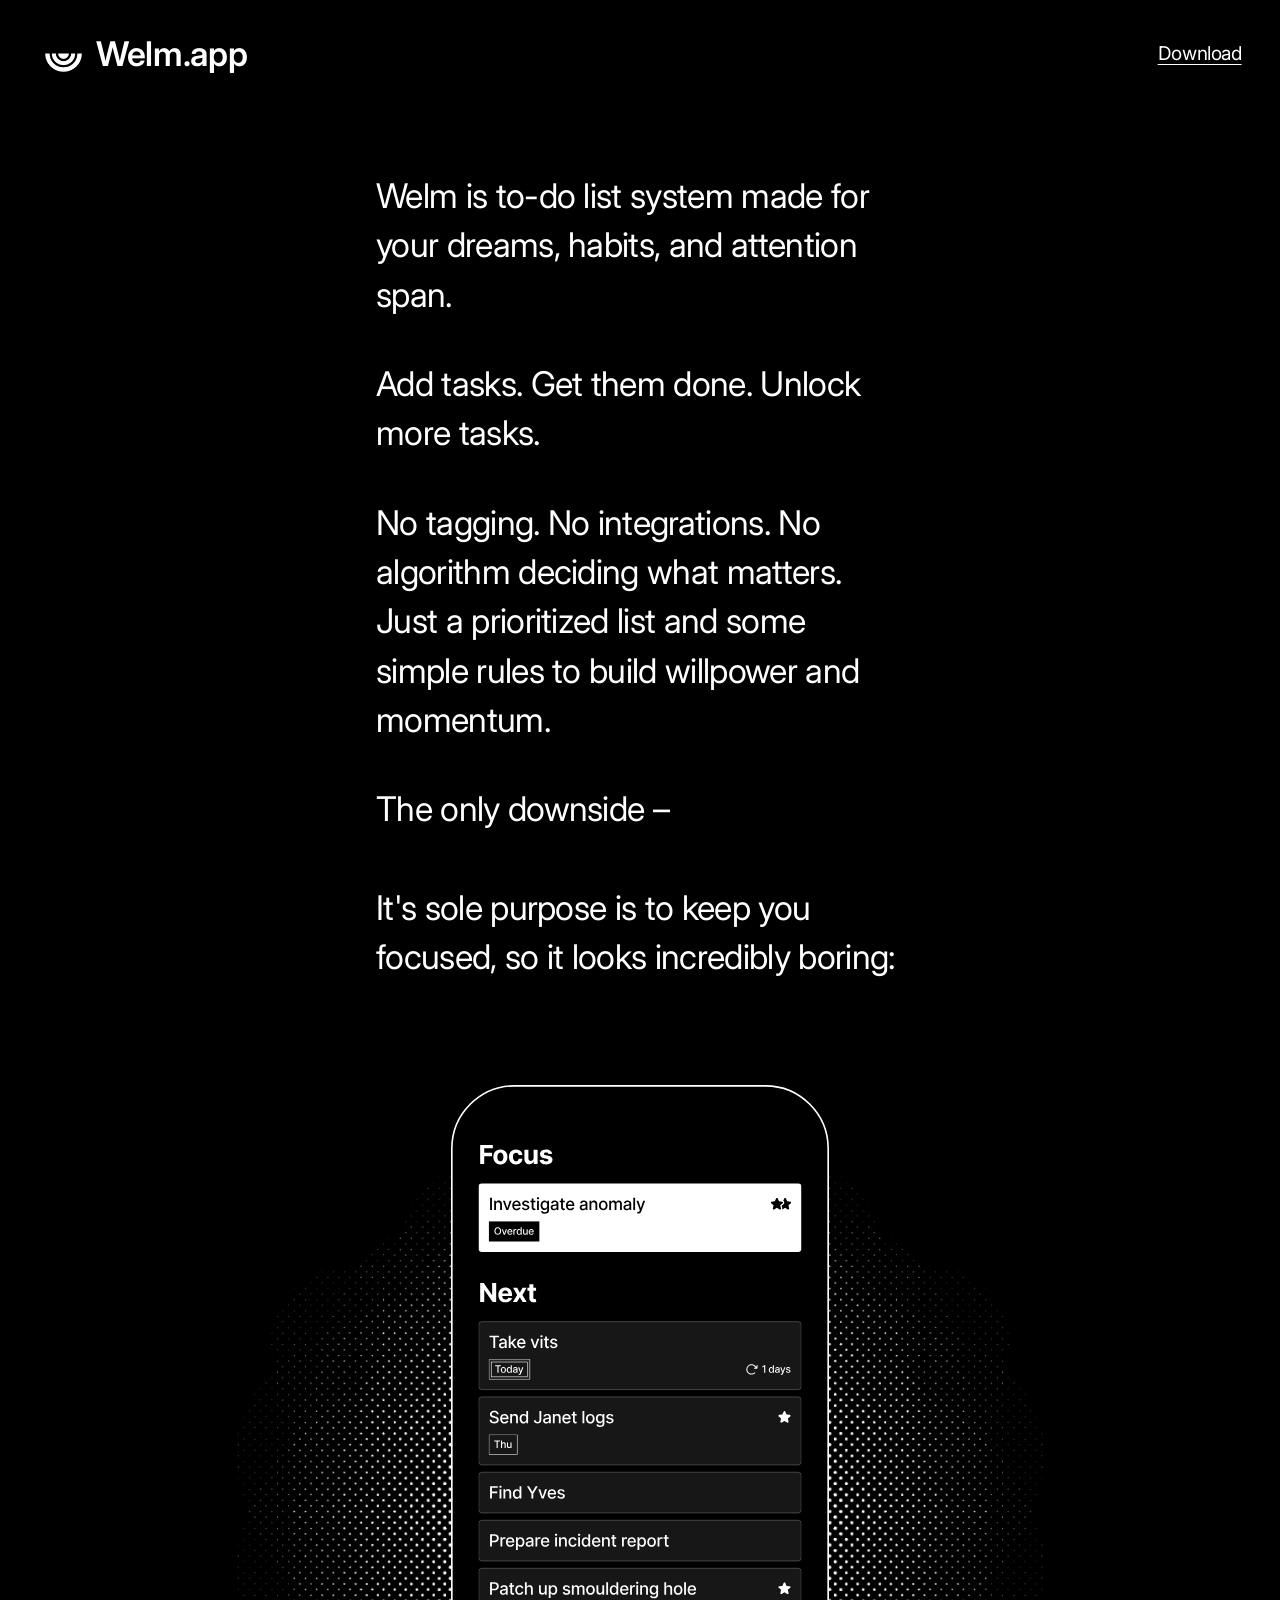
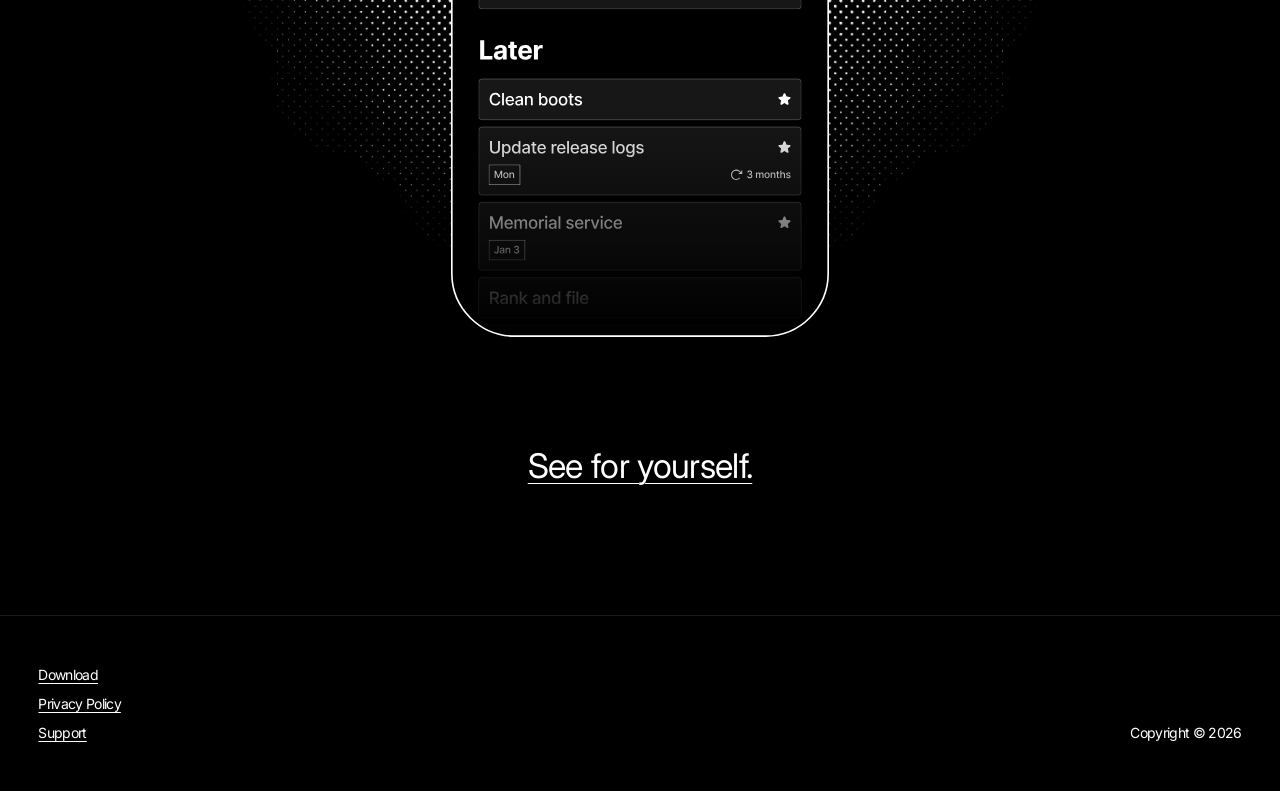
==== index.html @ d0b01dfa "Update homepage copy - Changed 'Because its sole purpose' to 'It's sole purpose' - Changed 'Try it a" ====
<!doctype html>
<html lang="en">
  <head>
    <meta charset="utf-8">
    <meta name="viewport" content="width=device-width, initial-scale=1">
    <title>Welm.app</title>
    <meta
      name="description"
      content="Welm is a to-do app for people who actually want to finish things. No tagging, no integrations, no algorithm—just your list, your choices, and simple rules that build willpower."
    >
    <link rel="preconnect" href="https://fonts.googleapis.com">
    <link rel="preconnect" href="https://fonts.gstatic.com" crossorigin>
    <link
      href="https://fonts.googleapis.com/css2?family=Inter:wght@400;600;700&display=swap"
      rel="stylesheet"
    >
    <link rel="stylesheet" href="styles.css">
  </head>
  <body class="home-page">
    <header class="site-header">
      <div class="site-header__inner">
        <a class="brand" href="/">
          <span class="brand__mark" aria-hidden="true"></span>
          <span class="brand__wordmark">Welm.app</span>
        </a>
        <nav aria-label="Site links">
          <button class="header-download" type="button" data-download-open>Download</button>
          <a class="mobile-download" href="https://apps.apple.com/us/app/welm/id6752449247">Download</a>
        </nav>
      </div>
    </header>

    <dialog class="download-modal" aria-labelledby="download-modal-title">
      <h2 id="download-modal-title">Download for iOS</h2>
      <div
        class="qr"
        role="img"
        aria-label="QR code to open Welm in the App Store"
      ></div>
    </dialog>

    <main class="site-main">
      <div class="container home-copy">
        <h1 class="intro-heading">
          Welm is to-do list system made for your dreams, habits, and attention span.
        </h1>

        <p>
          Add tasks. Get them done. Unlock more tasks.
        </p>

        <p>
          No tagging. No integrations. No algorithm deciding what matters. Just a prioritized list and some simple rules to build willpower and momentum.
        </p>

        <p>
          The only downside &ndash;<br><br>
          It's sole purpose is to keep you focused, so it looks incredibly boring:
        </p>

        <figure class="showcase">
          <div class="showcase-stack">
            <img
              class="showcase-glow"
              src="assets/welm-showcase-glow.png"
              width="1024"
              height="911"
              alt=""
              aria-hidden="true"
            >
            <img
              class="showcase-phone"
              src="assets/welm-phone.svg"
              width="692"
              height="1558"
              alt="Welm app showing Focus, Next, and Later task lists"
            >
          </div>
        </figure>

        <p class="cta-try">
          <button type="button" class="cta-link" data-download-open>See for yourself.</button>
          <a
            class="cta-link-mobile"
            href="https://apps.apple.com/us/app/welm/id6752449247"
          >See for yourself.</a>
        </p>
      </div>
    </main>

    <footer class="site-footer">
      <div class="site-footer__inner">
        <nav class="site-footer__nav" aria-label="Footer">
          <button type="button" class="footer-nav-link" data-download-open>Download</button>
          <a class="footer-nav-link-mobile" href="https://apps.apple.com/us/app/welm/id6752449247">Download</a>
          <a href="privacy.html">Privacy Policy</a>
          <a href="support.html">Support</a>
        </nav>
        <p class="site-footer__copyright">Copyright &copy; 2026</p>
      </div>
    </footer>

    <script src="modal.js"></script>
  </body>
</html>
---- styles.css ----
:root {
  --background: #000000;
  --foreground: #ffffff;
  --foreground-muted: #ffffff;
  --phone-frame: #c4c4c4;
  --container-padding: 24px;
  --page-max: 36rem;
  --letter-spacing: -0.02em;
  --edge-padding: clamp(1.25rem, 3vw, 2.75rem);
  /*
   * Type scale
   * — --text-heading: home main copy + legal/support page titles (h1)
   * — --text-subheading: section titles on legal pages (h2), between body and heading
   * — --text-medium: body on legal/support + header Download + modal title
   * — --text-small: footer
   */
  --text-heading: clamp(1.5rem, 1.15rem + 1.6vw, 2.125rem);
  --line-heading: 1.45;
  --text-subheading: clamp(1.2rem, 1.05rem + 0.65vw, 1.4rem);
  --line-subheading: 1.38;
  --text-medium: clamp(1.0625rem, 0.98rem + 0.45vw, 1.1875rem);
  --line-medium: 1.55;
  --text-small: clamp(0.75rem, 0.68rem + 0.35vw, 0.875rem);
  --line-small: 1.5;
}

* {
  box-sizing: border-box;
}

html {
  font-family: Inter, Arial, sans-serif;
  background: var(--background);
  color: var(--foreground);
  overflow-x: clip;
}

body {
  margin: 0;
  min-height: 100dvh;
  display: flex;
  flex-direction: column;
  isolation: isolate;
  background: transparent;
  color: var(--foreground);
  font-size: var(--text-medium);
  line-height: var(--line-medium);
  letter-spacing: var(--letter-spacing);
}

body.home-page {
  font-size: var(--text-heading);
  line-height: var(--line-heading);
}

/* Full-viewport dot grid from top of page (under header + content) — hidden */
body::before {
  content: none;
}

button,
input,
select,
textarea {
  letter-spacing: inherit;
}

body > main {
  flex: 1;
  width: 100%;
}

.container {
  width: 100%;
  max-width: var(--page-max);
  margin-inline: auto;
  padding-inline: var(--container-padding);
}

.site-main {
  padding-top: clamp(2.5rem, 6vw, 4rem);
  padding-bottom: clamp(3rem, 8vw, 5rem);
}

@media (max-width: 1100px) {
  :root {
    --container-padding: 28px;
  }
}

@media (max-width: 600px) {
  :root {
    --container-padding: 26px;
  }
}

a {
  color: var(--foreground);
  text-decoration: underline;
  text-decoration-thickness: 1px;
  text-underline-offset: 3px;
}

a:hover {
  color: #ffffff;
}

img {
  display: block;
  max-width: 100%;
  height: auto;
}

/* Header */
.site-header {
  position: sticky;
  top: 0;
  z-index: 100;
  width: 100%;
  font-size: var(--text-medium);
  line-height: var(--line-medium);
  color: var(--foreground);
  letter-spacing: var(--letter-spacing);
  /* Opaque at top → transparent at bottom (tracks --background) */
  background: linear-gradient(
    to bottom,
    var(--background) 0%,
    color-mix(in srgb, var(--background) 0%, transparent) 100%
  );
}

@media (max-width: 768px) {
  .site-header {
    /* Extra paint height below the nav row; inner stays at the top of the header */
    padding-bottom: clamp(3rem, 14vw, 6rem);
    background: linear-gradient(
      to bottom,
      var(--background) 0%,
      var(--background) 50%,
      color-mix(in srgb, var(--background) 0%, transparent) 100%
    );
  }
}

.site-header__inner {
  display: flex;
  justify-content: space-between;
  align-items: center;
  gap: 1rem;
  width: 100%;
  padding-inline: var(--edge-padding);
  padding-block: clamp(1.25rem, 3vw, 1.75rem);
}

.brand {
  display: inline-flex;
  align-items: center;
  gap: 0.35em;
  text-decoration: none;
  color: inherit;
  letter-spacing: var(--letter-spacing);
}

.brand:hover {
  color: #ffffff;
}

.brand:focus-visible {
  outline: 2px solid rgb(209 209 209 / 45%);
  outline-offset: 4px;
  border-radius: 2px;
}

.brand__mark {
  display: block;
  flex-shrink: 0;
  width: clamp(2.35rem, 4.9vw, 3.2rem);
  aspect-ratio: 1;
  background-color: var(--foreground);
  mask-image: url("assets/welm-mark.png");
  mask-size: contain;
  mask-repeat: no-repeat;
  mask-position: center;
  -webkit-mask-image: url("assets/welm-mark.png");
  -webkit-mask-size: contain;
  -webkit-mask-repeat: no-repeat;
  -webkit-mask-position: center;
}

.brand:hover .brand__mark {
  background-color: #ffffff;
}

.brand__wordmark {
  font-weight: 600;
  font-size: var(--text-heading);
  line-height: var(--line-heading);
  text-decoration: none;
}

nav {
  flex-shrink: 0;
}

.header-download {
  appearance: none;
  -webkit-appearance: none;
  border: 0;
  border-radius: 0;
  padding: 0;
  margin: 0;
  background: transparent;
  color: inherit;
  font-family: inherit;
  font-size: 1em;
  line-height: inherit;
  font-weight: 400;
  letter-spacing: inherit;
  cursor: pointer;
  text-decoration: underline;
  text-underline-offset: 4px;
}

.header-download:hover {
  color: #ffffff;
}

.header-download,
.mobile-download {
  text-decoration-thickness: 1px;
}

.mobile-download {
  display: none;
  font-size: var(--text-medium);
  line-height: var(--line-medium);
  font-weight: 400;
}

.cta-link-mobile {
  display: none;
  font-size: inherit;
  line-height: inherit;
  font-weight: 400;
}

/* Home copy */
.home-copy .intro-heading {
  margin: 0 0 clamp(1.75rem, 4vw, 2.5rem);
  font-size: inherit;
  font-weight: 400;
  line-height: var(--line-heading);
}

.home-copy > p:not(.cta-try) {
  margin: 0 0 clamp(1.75rem, 4vw, 2.5rem);
  max-width: 100%;
}

.home-copy em {
  font-style: italic;
}

.showcase {
  /* Full-bleed so glow/phone aren’t capped by the text column */
  width: 100vw;
  max-width: 100vw;
  margin: clamp(3.75rem, 11vw, 6.5rem) 0;
  margin-left: calc(50% - 50vw);
  margin-right: calc(50% - 50vw);
  display: flex;
  justify-content: center;
  align-items: center;
  padding: 0;
  line-height: 0;
  overflow: hidden;
}

.showcase-stack {
  position: relative;
  display: grid;
  place-items: center;
  /* Glow width; phone stays ~44% of this (matches reference composite) */
  width: min(860px, 96vw);
}

.showcase-glow,
.showcase-phone {
  grid-area: 1 / 1;
  margin: 0;
  display: block;
}

.showcase-glow {
  width: 100%;
  height: auto;
  pointer-events: none;
  user-select: none;
}

.showcase-phone {
  position: relative;
  z-index: 1;
  width: auto;
  max-width: min(380px, 44%);
  height: auto;
}

@media (max-width: 768px) {
  body.home-page {
    font-weight: 500;
  }

  .showcase-stack {
    /* Same ~44% phone/glow ratio as desktop; pattern overflows the viewport */
    width: calc(88vw / 0.44);
  }

  .showcase-phone {
    max-width: none;
    width: 44%;
  }
}

.cta-try {
  margin: clamp(2.5rem, 6vw, 3.75rem) 0 clamp(1.75rem, 4vw, 2.75rem);
  text-align: center;
}

.cta-link {
  appearance: none;
  -webkit-appearance: none;
  margin: 0;
  padding: 0;
  border: 0;
  background: none;
  color: inherit;
  font: inherit;
  font-size: inherit;
  line-height: var(--line-heading);
  letter-spacing: inherit;
  cursor: pointer;
  text-decoration: underline;
  text-decoration-thickness: 1px;
  text-underline-offset: 5px;
}

.cta-link:hover {
  color: #ffffff;
}

/* Footer */
.site-footer {
  margin-top: auto;
  width: 100%;
  padding-block: clamp(2rem, 5vw, 3rem);
  border-top: 1px solid rgb(209 209 209 / 12%);
}

.site-footer__inner {
  display: flex;
  flex-direction: row;
  justify-content: space-between;
  align-items: flex-end;
  flex-wrap: wrap;
  gap: 1.5rem 2rem;
  width: 100%;
  padding-inline: var(--edge-padding);
}

.site-footer__nav {
  display: flex;
  flex-direction: column;
  align-items: flex-start;
  gap: 0.5rem;
  font-size: var(--text-small);
  line-height: var(--line-small);
}

.site-footer__nav a {
  color: var(--foreground-muted);
}

.site-footer__nav a:hover {
  color: var(--foreground);
}

.footer-nav-link {
  appearance: none;
  -webkit-appearance: none;
  border: 0;
  padding: 0;
  margin: 0;
  background: transparent;
  color: var(--foreground-muted);
  font: inherit;
  font-size: var(--text-small);
  text-align: left;
  cursor: pointer;
  text-decoration: underline;
  text-decoration-thickness: 1px;
  text-underline-offset: 3px;
}

.footer-nav-link:hover {
  color: var(--foreground);
}

.footer-nav-link-mobile {
  display: none;
  font-size: var(--text-small);
  line-height: var(--line-small);
  font-weight: 400;
  color: var(--foreground-muted);
  text-decoration-thickness: 1px;
}

.footer-nav-link-mobile:hover {
  color: var(--foreground);
}

.site-footer__copyright {
  margin: 0;
  font-size: var(--text-small);
  line-height: var(--line-small);
  color: var(--foreground-muted);
}

@media (max-width: 560px) {
  .site-footer__inner {
    flex-direction: column;
    align-items: flex-start;
  }
}

/* Download modal */
.download-modal {
  width: min(calc(100% - 48px), 340px);
  padding: 22px 32px 32px;
  background: #242424;
  color: var(--foreground);
  border: 1px solid rgb(209 209 209 / 22%);
  border-radius: 4px;
  box-shadow: 0 20px 50px rgb(0 0 0 / 55%);
}

.download-modal[open] {
  display: grid;
  gap: 0;
  justify-items: center;
  text-align: center;
}

.download-modal::backdrop {
  background: rgb(0 0 0 / 55%);
}

.download-modal h2 {
  margin: 0 0 1.5rem;
  font-size: var(--text-medium);
  font-weight: 400;
}

.download-modal .qr {
  max-width: 280px;
  width: 100%;
  aspect-ratio: 1;
  background-color: var(--foreground);
  mask-image: url("assets/app-store-qr.svg");
  mask-position: center;
  mask-size: contain;
  mask-repeat: no-repeat;
  -webkit-mask-image: url("assets/app-store-qr.svg");
  -webkit-mask-position: center;
  -webkit-mask-size: contain;
  -webkit-mask-repeat: no-repeat;
}

/* Legal/support document content (scoped to main — header/footer unaffected) */
.site-main.legal-page section {
  display: grid;
  gap: 0.5625rem;
}

.site-main.legal-page h1 {
  margin: 0 0 0.75rem;
  font-size: var(--text-heading);
  font-weight: 400;
  line-height: var(--line-heading);
  color: var(--foreground);
}

.site-main.legal-page h2 {
  margin: 1.5rem 0 0;
  font-size: var(--text-subheading);
  font-weight: 600;
  line-height: var(--line-subheading);
  color: var(--foreground);
}

.site-main.legal-page section > p:first-of-type {
  margin-top: 0;
}

.site-main.legal-page p {
  margin: 0;
}

.site-main.legal-page ul {
  margin: 0;
  padding-left: 1.2em;
}

.site-main.legal-page a {
  color: var(--foreground);
}

@media (max-width: 760px) and (hover: none) and (pointer: coarse) {
  .header-download,
  .cta-link,
  .footer-nav-link {
    display: none;
  }

  .mobile-download,
  .cta-link-mobile,
  .footer-nav-link-mobile {
    display: inline;
    text-decoration: underline;
    text-underline-offset: 5px;
  }
}
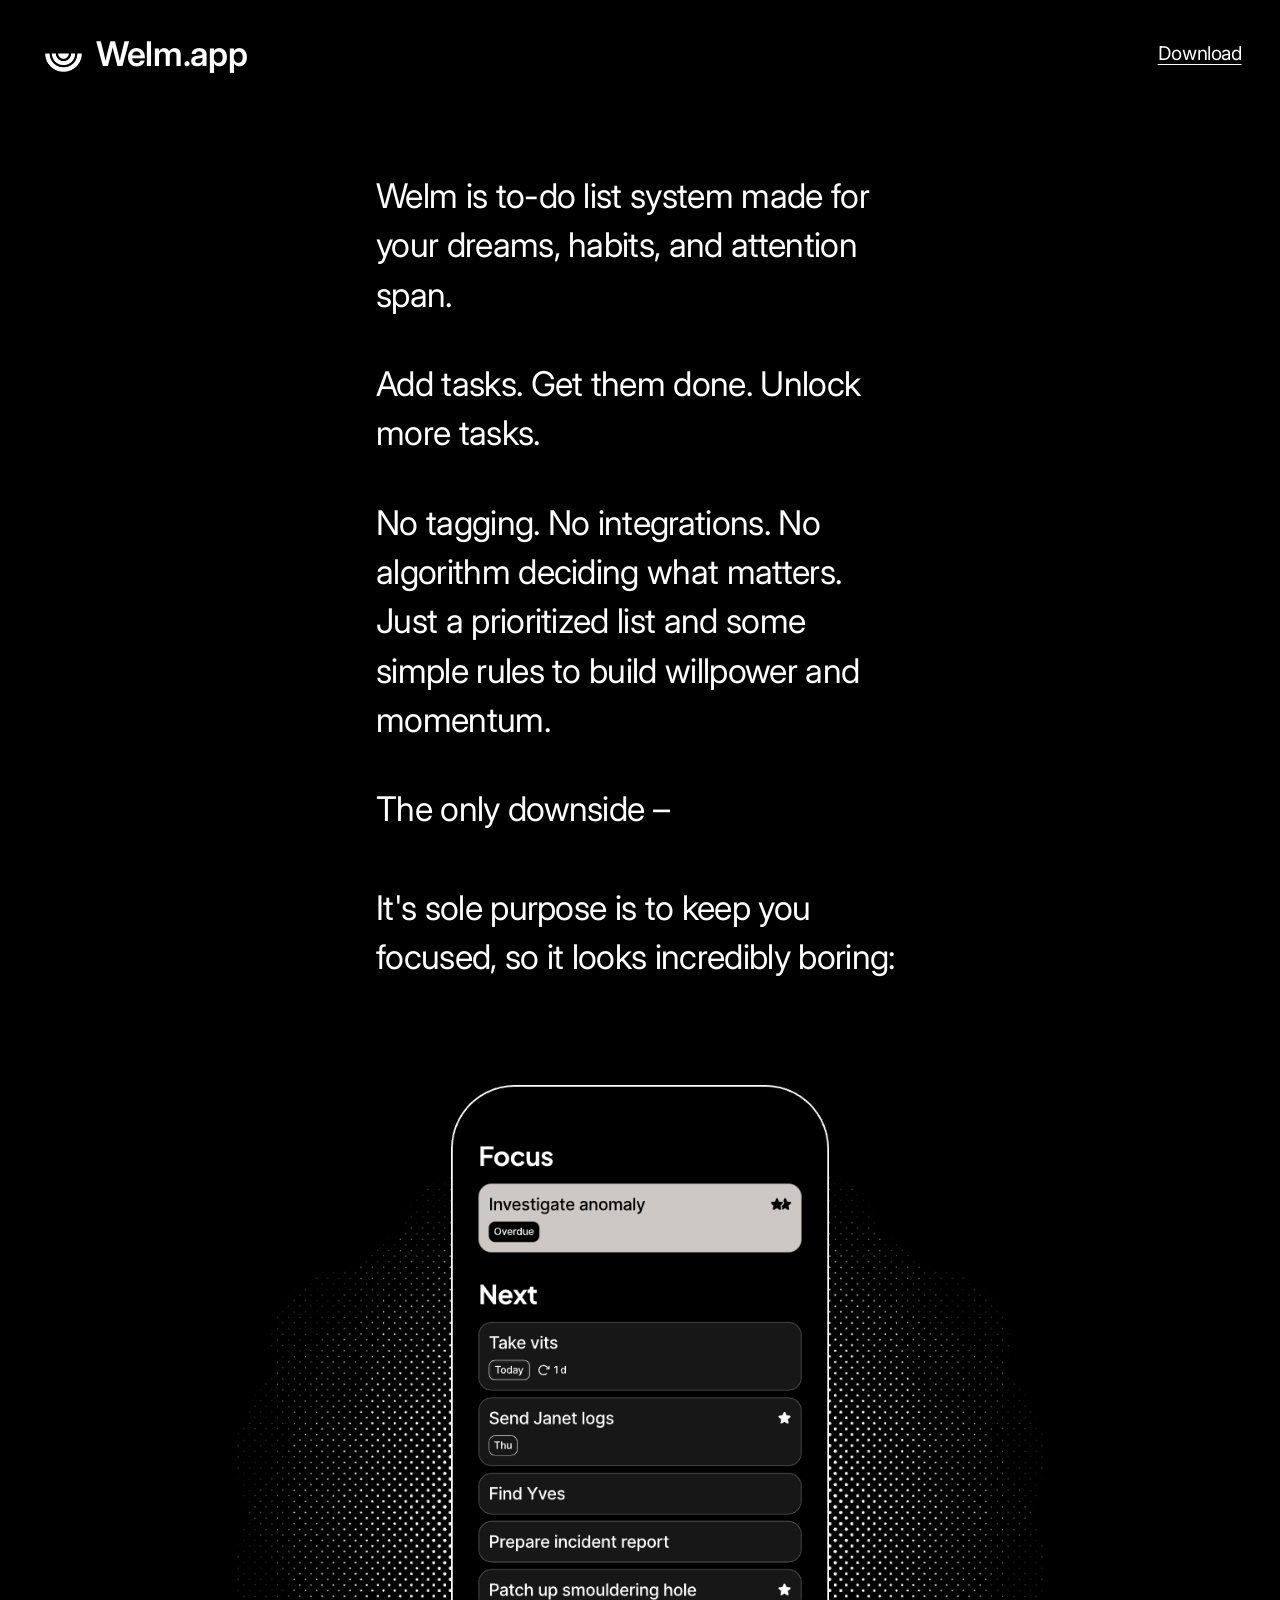
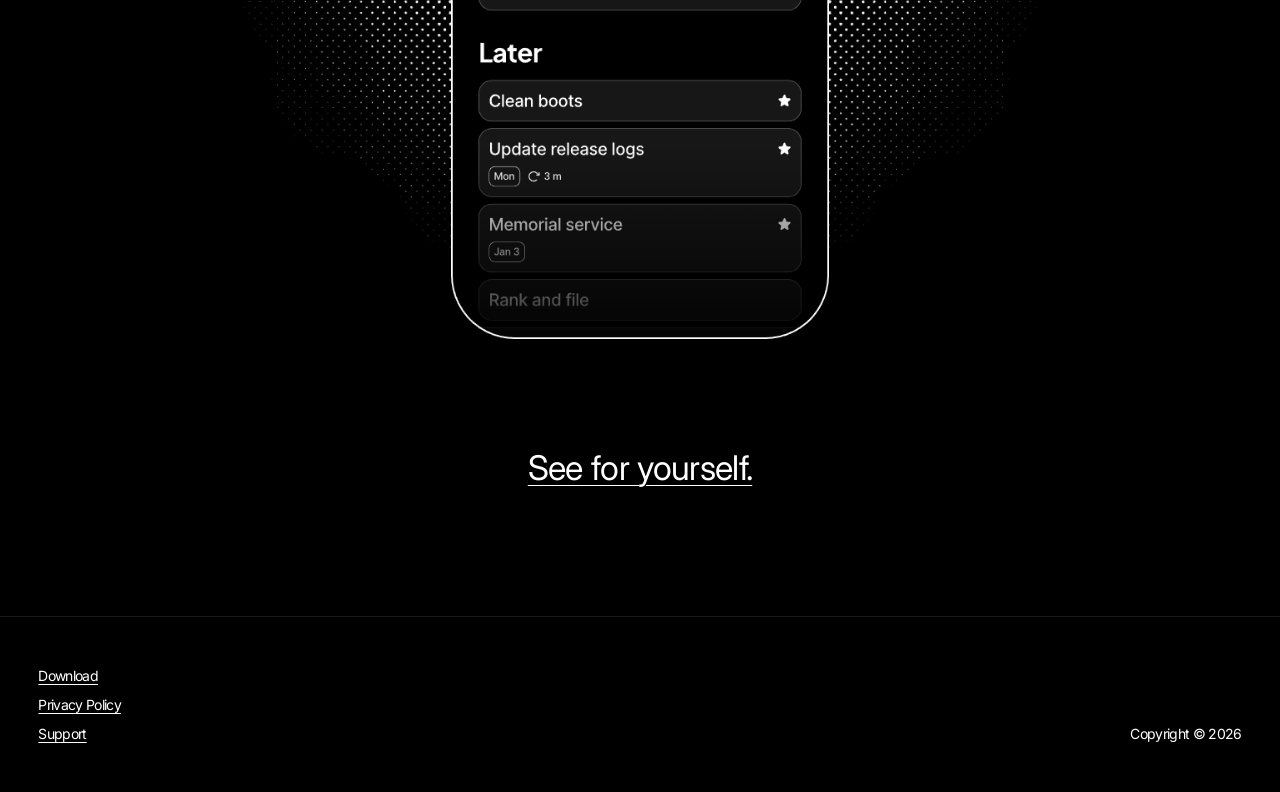
==== commit cf71eba0: "Update the homepage phone image to the latest app screenshot. Co-authored-by: Cursor <cursoragent@cu" ====
--- a/index.html
+++ b/index.html
@@ -8,6 +8,12 @@
       name="description"
       content="Welm is a to-do app for people who actually want to finish things. No tagging, no integrations, no algorithm—just your list, your choices, and simple rules that build willpower."
     >
+    <link rel="icon" href="favicon.ico" sizes="any">
+    <link rel="icon" type="image/png" sizes="32x32" href="assets/favicon-32x32.png">
+    <link rel="icon" type="image/png" sizes="16x16" href="assets/favicon-16x16.png">
+    <link rel="apple-touch-icon" sizes="180x180" href="assets/apple-touch-icon.png">
+    <link rel="manifest" href="site.webmanifest">
+    <meta name="theme-color" content="#000000">
     <link rel="preconnect" href="https://fonts.googleapis.com">
     <link rel="preconnect" href="https://fonts.gstatic.com" crossorigin>
     <link
@@ -31,12 +37,44 @@
     </header>
 
     <dialog class="download-modal" aria-labelledby="download-modal-title">
-      <h2 id="download-modal-title">Download for iOS</h2>
-      <div
-        class="qr"
-        role="img"
-        aria-label="QR code to open Welm in the App Store"
-      ></div>
+      <button
+        type="button"
+        class="download-modal-close"
+        data-download-close
+        aria-label="Close"
+      >
+        <svg viewBox="0 0 24 24" aria-hidden="true" focusable="false">
+          <path
+            d="M5 5l14 14M19 5L5 19"
+            fill="none"
+            stroke="currentColor"
+            stroke-width="1.15"
+            stroke-linecap="round"
+          />
+        </svg>
+      </button>
+      <div class="download-modal__stage">
+        <h2
+          id="download-modal-title"
+          class="download-modal__label download-modal__label--top"
+        >
+          Download for iOS
+        </h2>
+        <p class="download-modal__label download-modal__label--right" aria-hidden="true">
+          Download for iOS
+        </p>
+        <p class="download-modal__label download-modal__label--bottom" aria-hidden="true">
+          Download for iOS
+        </p>
+        <p class="download-modal__label download-modal__label--left" aria-hidden="true">
+          Download for iOS
+        </p>
+        <div
+          class="qr"
+          role="img"
+          aria-label="QR code to open Welm in the App Store"
+        ></div>
+      </div>
     </dialog>
 
     <main class="site-main">
@@ -70,9 +108,9 @@
             >
             <img
               class="showcase-phone"
-              src="assets/welm-phone.svg"
-              width="692"
-              height="1558"
+              src="assets/welm-phone.png"
+              width="454"
+              height="1024"
               alt="Welm app showing Focus, Next, and Later task lists"
             >
           </div>
--- a/styles.css
+++ b/styles.css
@@ -433,38 +433,171 @@
   }
 }
 
-/* Download modal */
+/* Download modal — full-viewport shell; QR card + labels centered */
 .download-modal {
-  width: min(calc(100% - 48px), 340px);
-  padding: 22px 32px 32px;
+  /* Space between card outer edge and viewport */
+  --modal-inset: clamp(3.5rem, 8vmin, 5.5rem);
+  /* Equal band on every side of the QR (labels sit centered in each band) */
+  --modal-pad: clamp(4.5rem, 9vmin, 6.25rem);
+  --qr-size: min(
+    calc(100vw - (2 * var(--modal-inset)) - (2 * var(--modal-pad))),
+    calc(100dvh - (2 * var(--modal-inset)) - (2 * var(--modal-pad)))
+  );
+  box-sizing: border-box;
+  width: 100%;
+  max-width: 100%;
+  height: 100%;
+  max-height: 100%;
+  margin: 0;
+  padding: 0;
+  overflow: hidden;
+  overscroll-behavior: none;
+  background: transparent;
+  color: var(--foreground);
+  border: none;
+  opacity: 0;
+}
+
+.download-modal[open] {
+  display: grid;
+  place-items: center;
+  overflow: hidden;
+  overscroll-behavior: none;
+  text-align: center;
+  opacity: 1;
+  animation: download-modal-fade-in 0.28s ease;
+}
+
+.download-modal[open].is-closing {
+  pointer-events: none;
+  animation: download-modal-fade-out 0.28s ease forwards;
+}
+
+.download-modal::backdrop {
+  background: rgb(0 0 0 / 55%);
+  animation: download-modal-fade-in 0.28s ease;
+  overscroll-behavior: none;
+}
+
+.download-modal[open].is-closing::backdrop {
+  animation: download-modal-fade-out 0.28s ease forwards;
+}
+
+@keyframes download-modal-fade-in {
+  from {
+    opacity: 0;
+  }
+
+  to {
+    opacity: 1;
+  }
+}
+
+@keyframes download-modal-fade-out {
+  from {
+    opacity: 1;
+  }
+
+  to {
+    opacity: 0;
+  }
+}
+
+/* Big close control pinned to header Download corner (dialog top layer) */
+.download-modal-close {
+  position: absolute;
+  top: clamp(1.25rem, 3vw, 1.75rem);
+  right: var(--edge-padding);
+  z-index: 2;
+  display: grid;
+  place-items: center;
+  width: 4.875rem;
+  height: calc(var(--text-heading) * var(--line-heading) * 1.5);
+  min-height: 3.5rem;
+  margin: 0;
+  padding: 0;
+  border: none;
+  background: transparent;
+  color: var(--foreground);
+  cursor: pointer;
+  opacity: 0.9;
+  transition: opacity 0.15s ease;
+}
+
+.download-modal-close svg {
+  width: 3.525rem;
+  height: 3.525rem;
+  display: block;
+}
+
+.download-modal-close:hover,
+.download-modal-close:focus-visible {
+  opacity: 1;
+}
+
+.download-modal-close:focus-visible {
+  outline: 1px solid rgb(209 209 209 / 55%);
+  outline-offset: 2px;
+}
+
+/* Hide header Download while open so the close X replaces it visually */
+body.modal-open .header-download {
+  visibility: hidden;
+}
+
+/* QR card + four edge labels; labels share equal pad on every side */
+.download-modal__stage {
+  position: relative;
+  box-sizing: content-box;
+  width: var(--qr-size);
+  height: var(--qr-size);
+  padding: var(--modal-pad);
   background: #242424;
-  color: var(--foreground);
   border: 1px solid rgb(209 209 209 / 22%);
   border-radius: 4px;
   box-shadow: 0 20px 50px rgb(0 0 0 / 55%);
 }
 
-.download-modal[open] {
-  display: grid;
-  gap: 0;
-  justify-items: center;
-  text-align: center;
-}
-
-.download-modal::backdrop {
-  background: rgb(0 0 0 / 55%);
-}
-
-.download-modal h2 {
-  margin: 0 0 1.5rem;
+.download-modal__label {
+  position: absolute;
+  margin: 0;
   font-size: var(--text-medium);
   font-weight: 400;
+  line-height: 1;
+  white-space: nowrap;
+  pointer-events: none;
+}
+
+/* Bases face the QR on every side */
+.download-modal__label--top {
+  top: calc(var(--modal-pad) / 2);
+  left: 50%;
+  transform: translate(-50%, -50%);
+}
+
+.download-modal__label--right {
+  top: 50%;
+  right: calc(var(--modal-pad) / 2);
+  transform: translate(50%, -50%) rotate(90deg);
+}
+
+.download-modal__label--bottom {
+  bottom: calc(var(--modal-pad) / 2);
+  left: 50%;
+  transform: translate(-50%, 50%) rotate(180deg);
+}
+
+.download-modal__label--left {
+  top: 50%;
+  left: calc(var(--modal-pad) / 2);
+  transform: translate(-50%, -50%) rotate(-90deg);
 }
 
 .download-modal .qr {
-  max-width: 280px;
-  width: 100%;
+  width: 100%;
+  height: 100%;
   aspect-ratio: 1;
+  flex-shrink: 0;
   background-color: var(--foreground);
   mask-image: url("assets/app-store-qr.svg");
   mask-position: center;
@@ -476,6 +609,13 @@
   -webkit-mask-repeat: no-repeat;
 }
 
+html.modal-open,
+body.modal-open {
+  overflow: hidden;
+  overscroll-behavior: none;
+  touch-action: none;
+}
+
 /* Legal/support document content (scoped to main — header/footer unaffected) */
 .site-main.legal-page section {
   display: grid;
@@ -513,6 +653,27 @@
 
 .site-main.legal-page a {
   color: var(--foreground);
+}
+
+.site-main.video-page section {
+  display: grid;
+  gap: 2.5rem;
+  justify-items: center;
+  text-align: center;
+}
+
+.site-main.video-page p {
+  margin: 0;
+}
+
+.demo-video {
+  display: block;
+  width: 100%;
+  max-width: 22rem;
+  max-height: min(70vh, 40rem);
+  margin-inline: auto;
+  border-radius: 0.75rem;
+  background: #111;
 }
 
 @media (max-width: 760px) and (hover: none) and (pointer: coarse) {
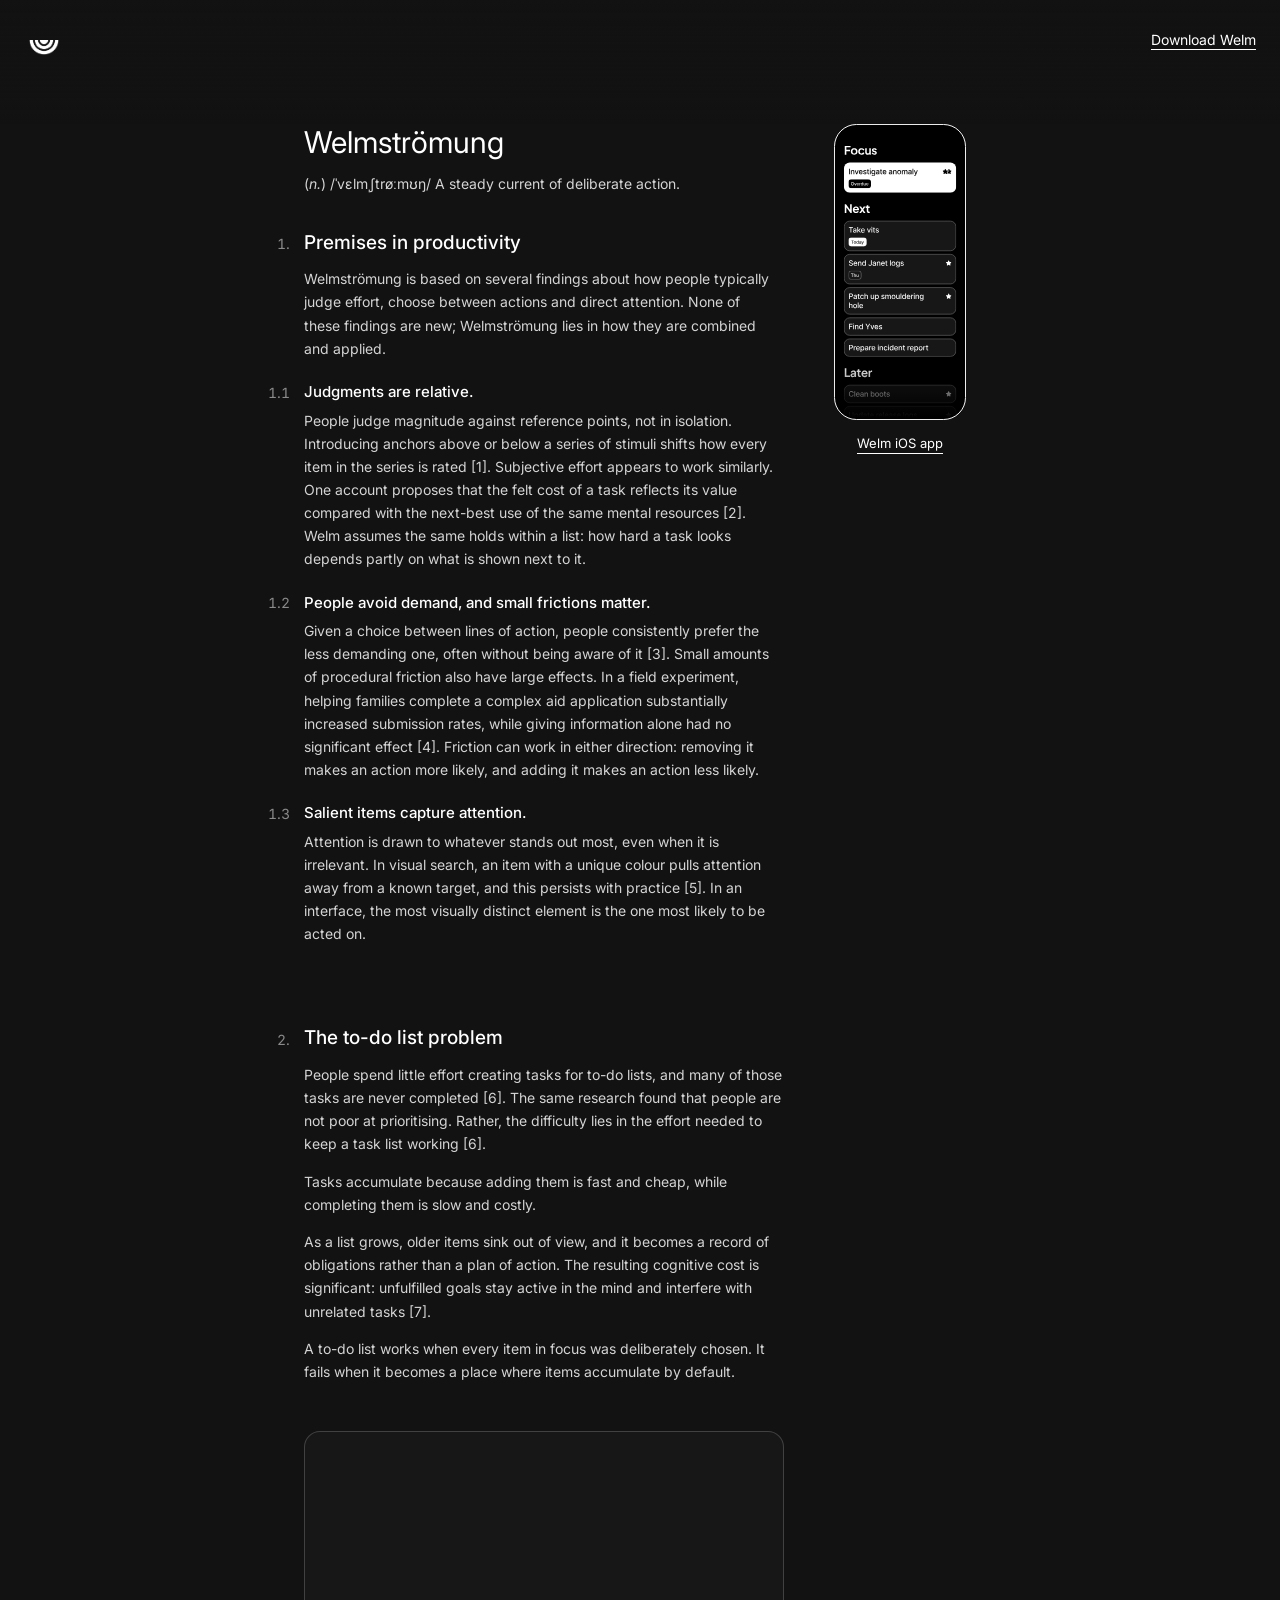
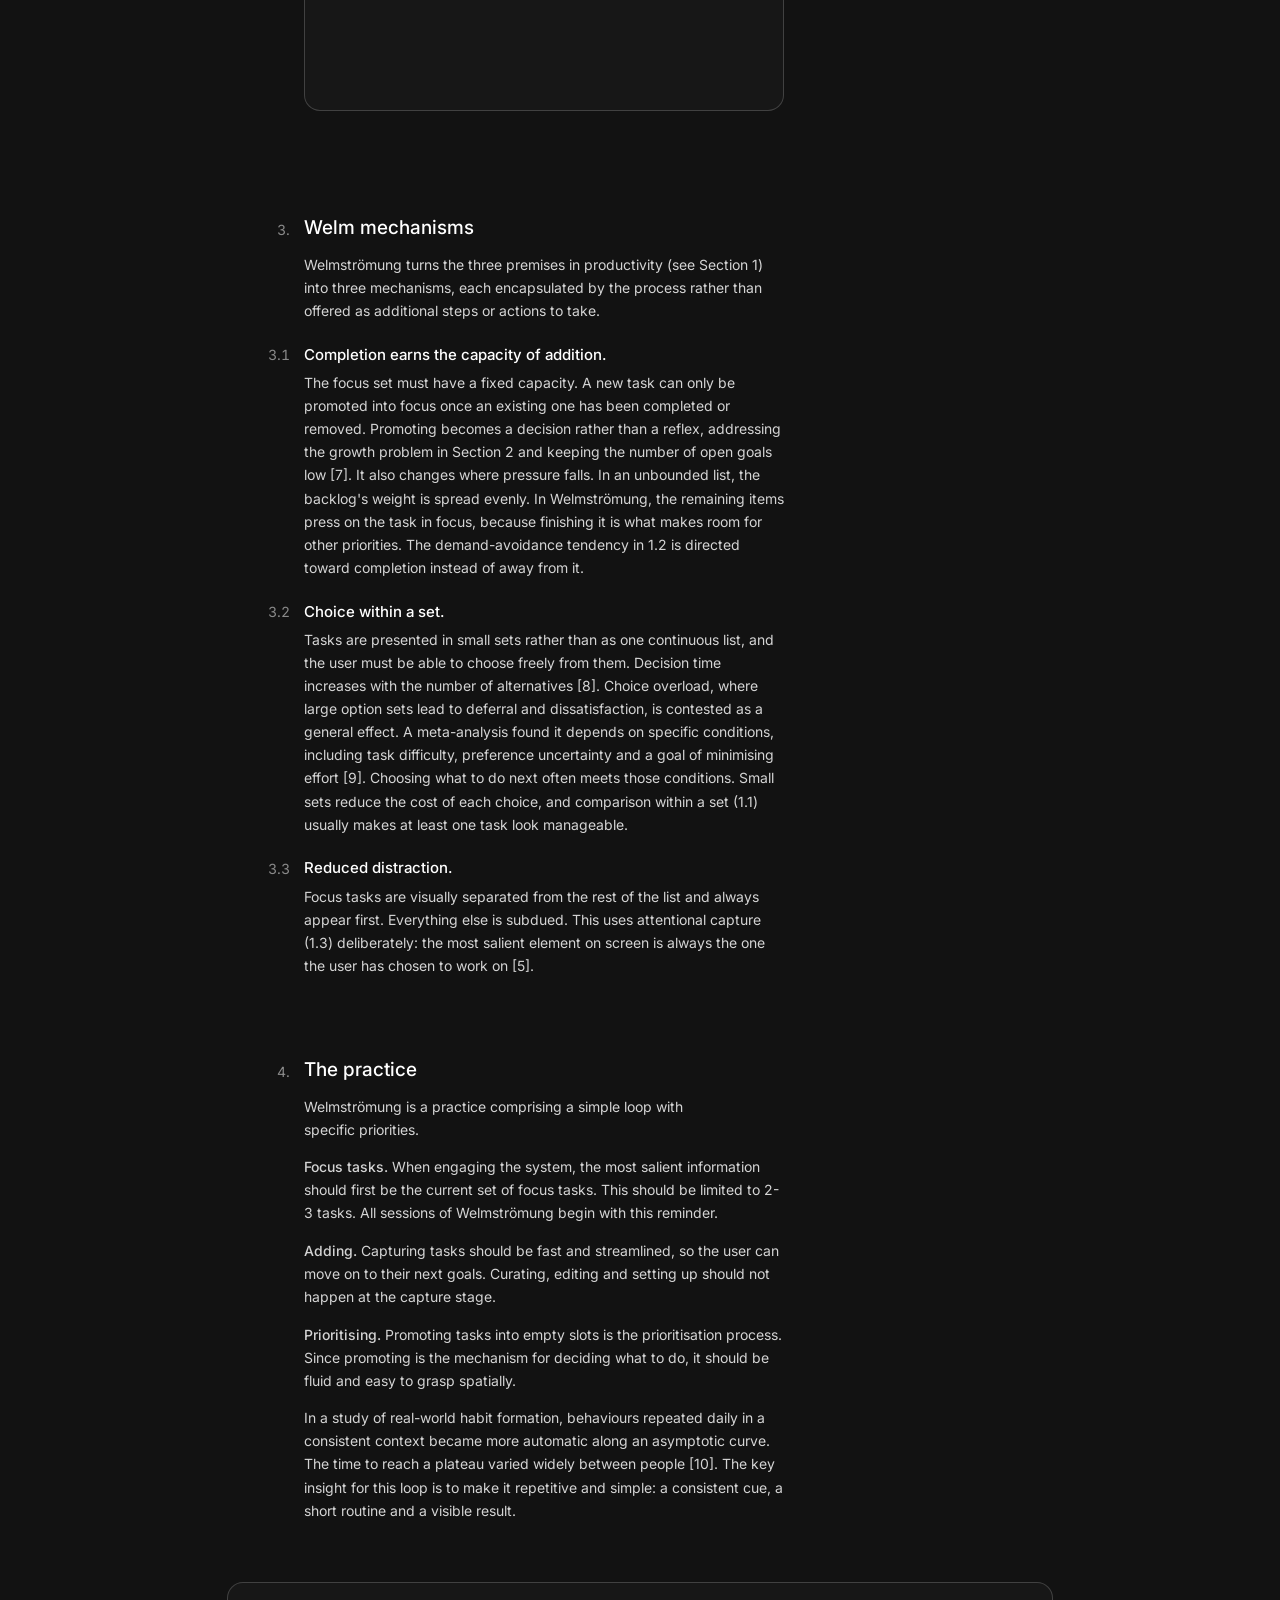
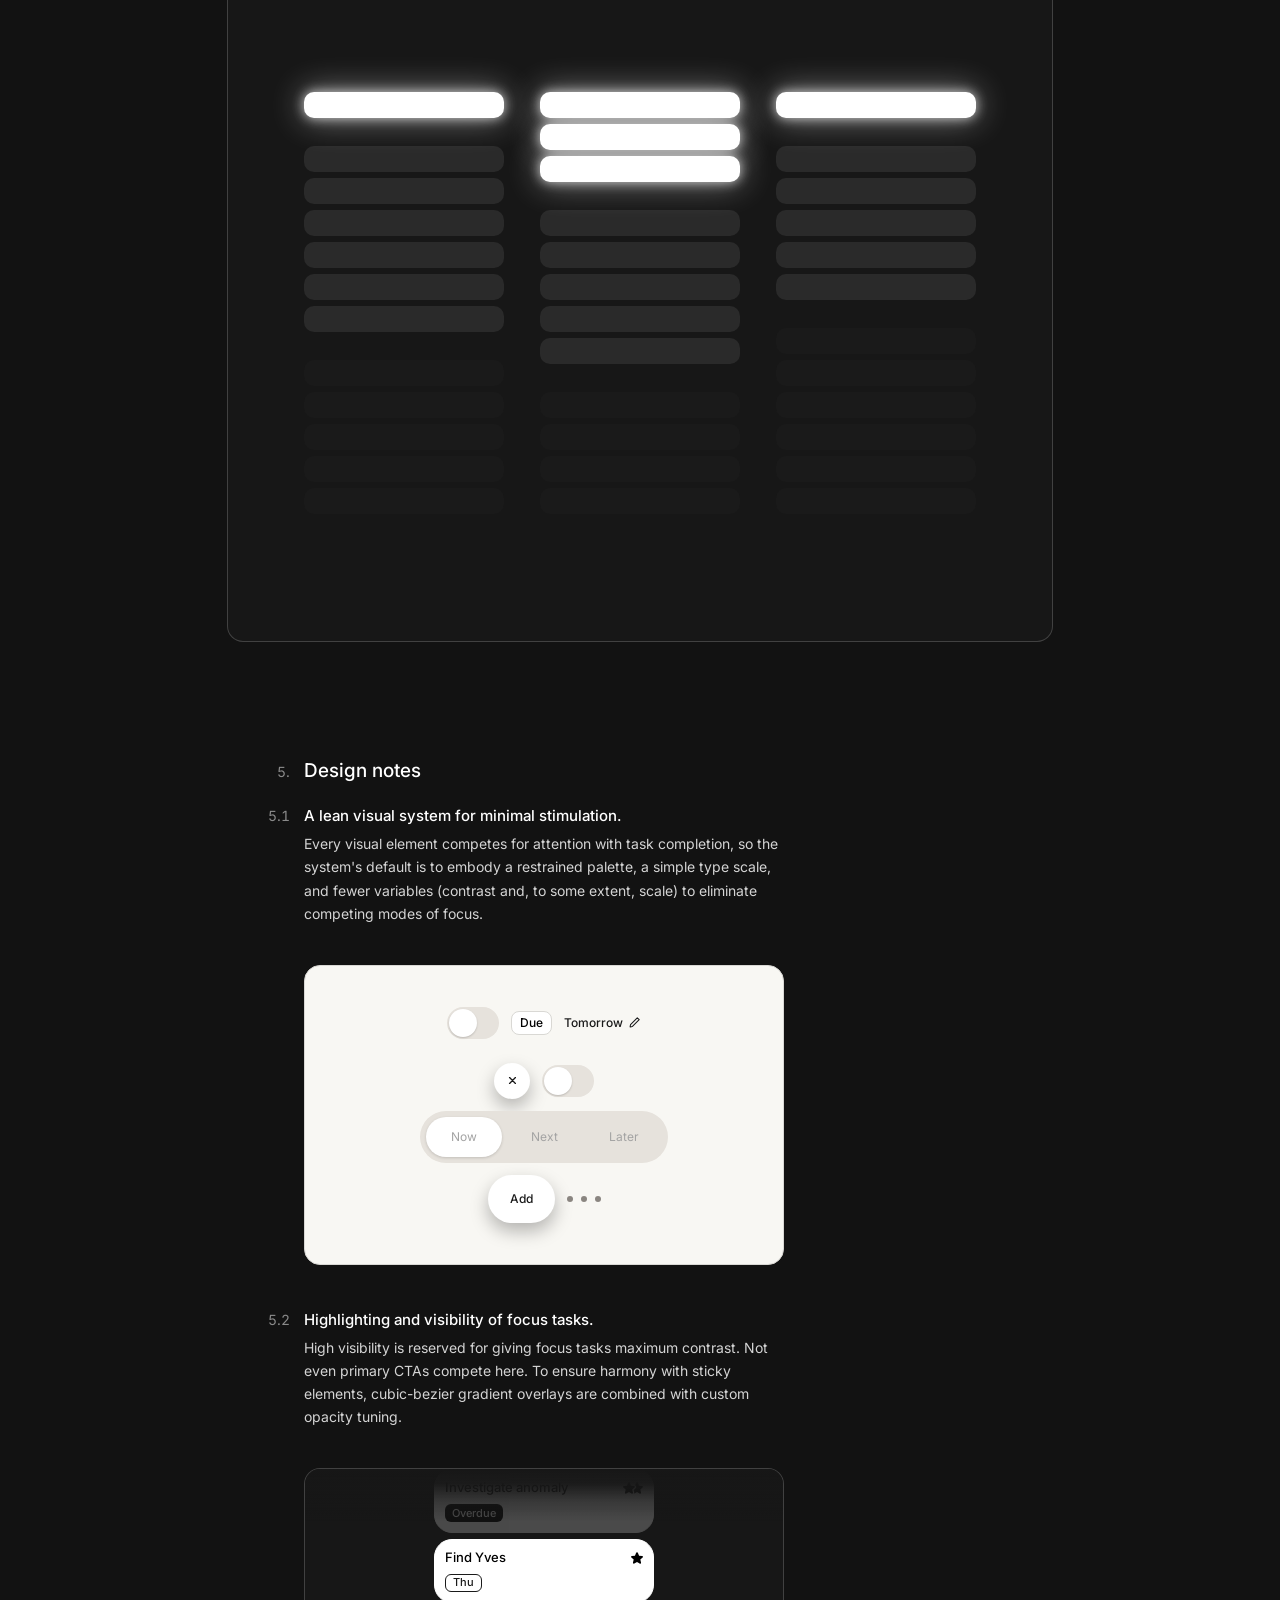
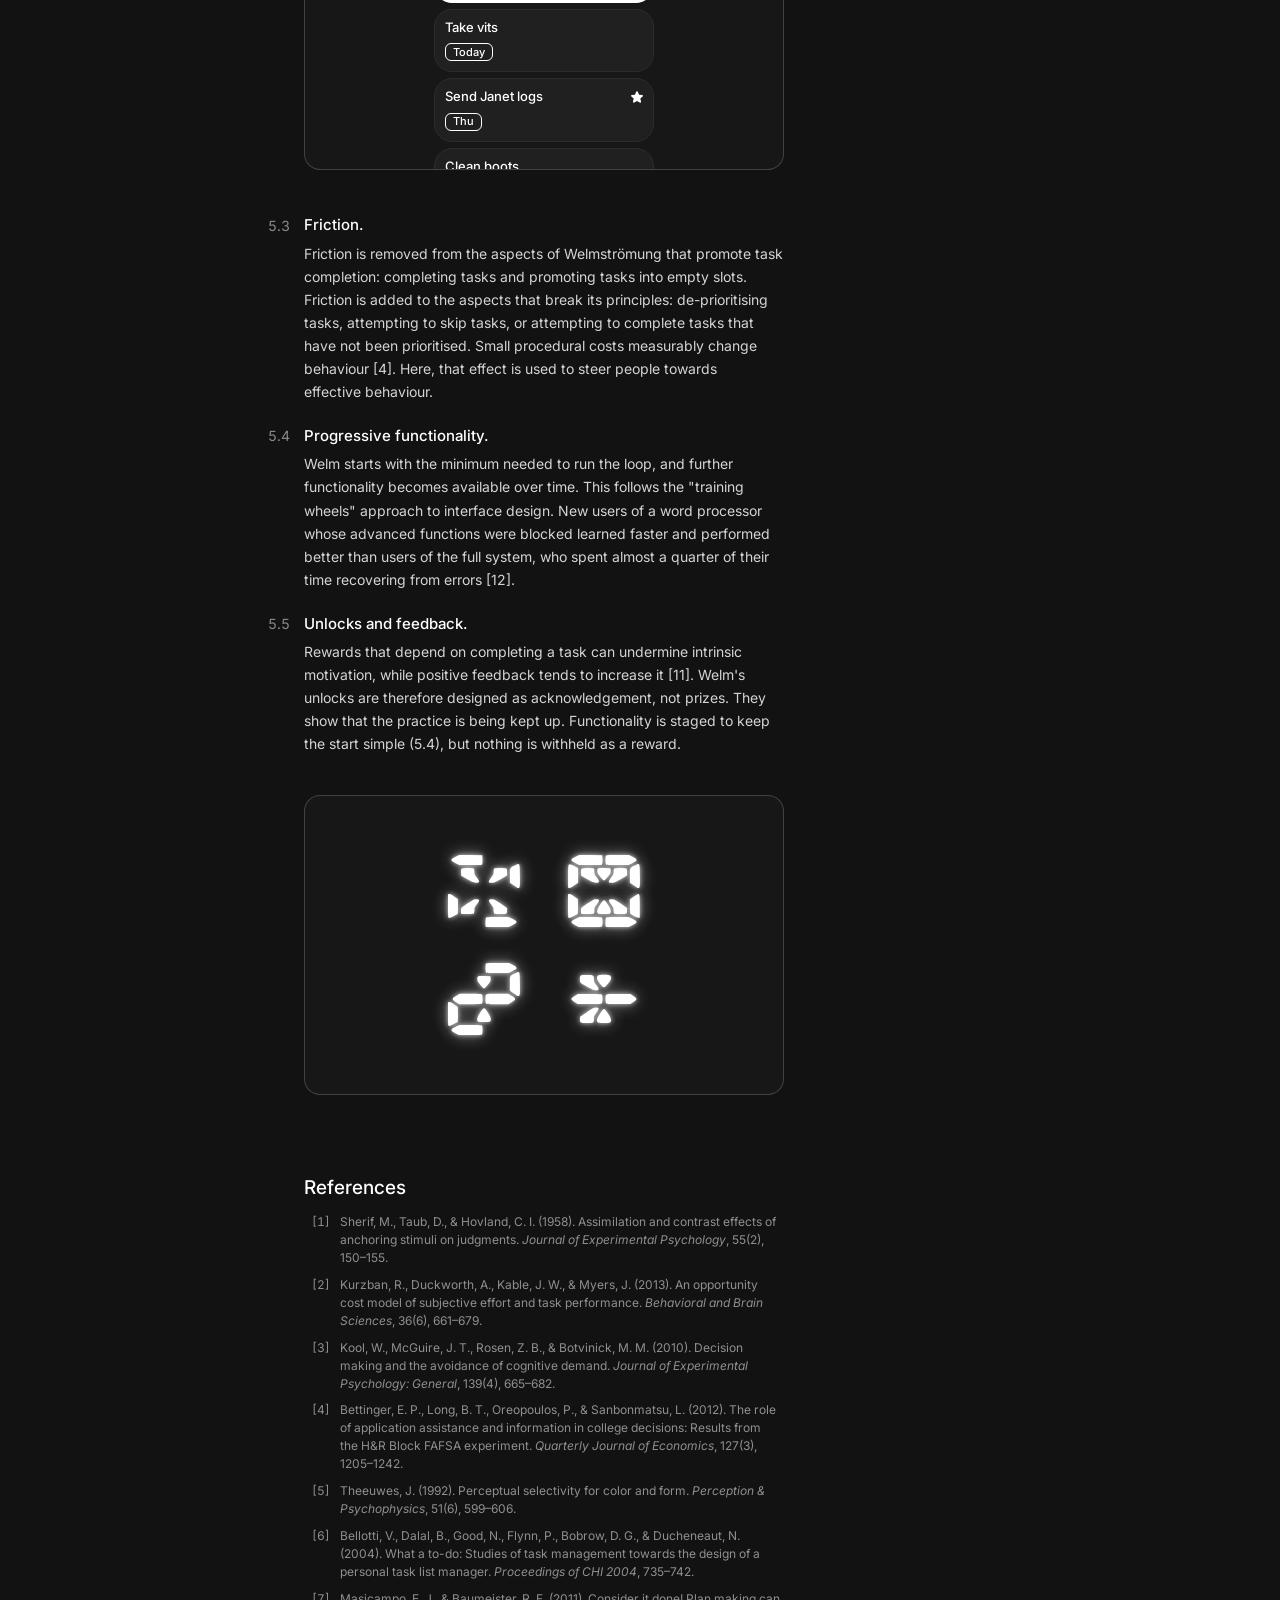
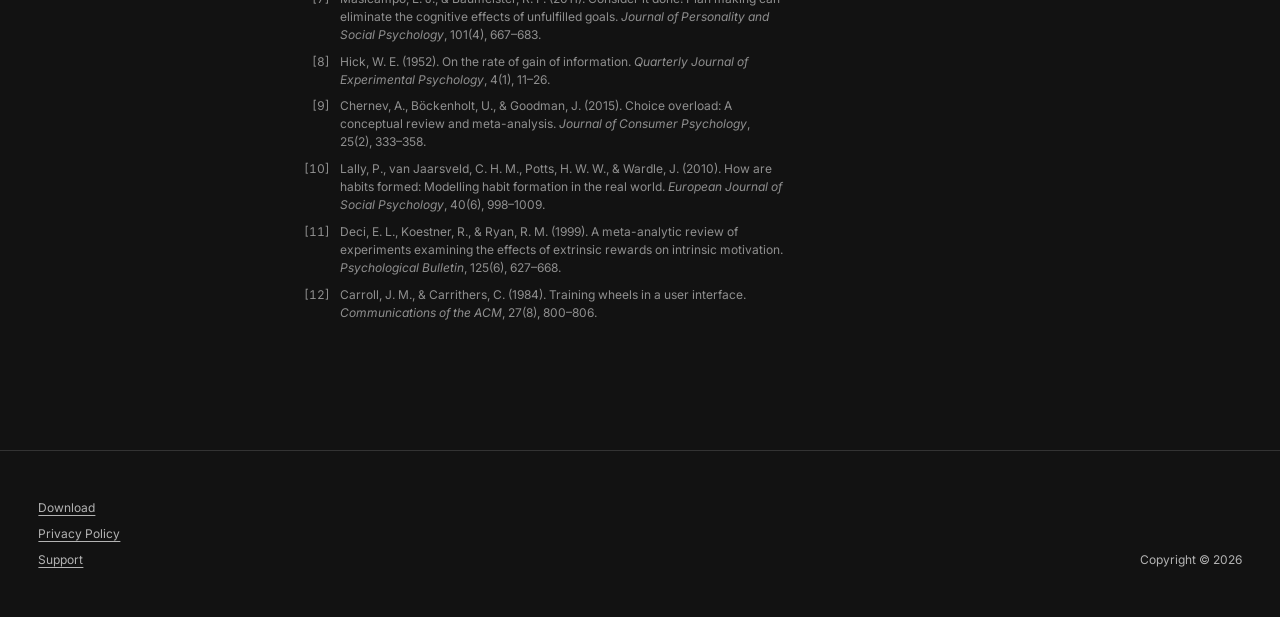
==== commit 7fdfbd86: "Make the essay the homepage and finish the design-note animations. Co-authored-by: Cursor <cursorage" ====
--- a/index.html
+++ b/index.html
@@ -3,35 +3,34 @@
   <head>
     <meta charset="utf-8">
     <meta name="viewport" content="width=device-width, initial-scale=1">
-    <title>Welm.app</title>
+    <title>Welmströmung | Welm.app</title>
     <meta
       name="description"
-      content="Welm is a to-do app for people who actually want to finish things. No tagging, no integrations, no algorithm—just your list, your choices, and simple rules that build willpower."
+      content="Welmströmung (n.) A steady current of deliberate action. The method behind Welm, from its premises to the daily practice."
     >
     <link rel="icon" href="favicon.ico" sizes="any">
     <link rel="icon" type="image/png" sizes="32x32" href="assets/favicon-32x32.png">
     <link rel="icon" type="image/png" sizes="16x16" href="assets/favicon-16x16.png">
     <link rel="apple-touch-icon" sizes="180x180" href="assets/apple-touch-icon.png">
     <link rel="manifest" href="site.webmanifest">
-    <meta name="theme-color" content="#000000">
+    <meta name="theme-color" content="#121212">
     <link rel="preconnect" href="https://fonts.googleapis.com">
     <link rel="preconnect" href="https://fonts.gstatic.com" crossorigin>
     <link
-      href="https://fonts.googleapis.com/css2?family=Inter:wght@400;600;700&display=swap"
+      href="https://fonts.googleapis.com/css2?family=Inter:wght@400;500;600;700&display=swap"
       rel="stylesheet"
     >
     <link rel="stylesheet" href="styles.css">
   </head>
-  <body class="home-page">
+  <body class="essay-page">
     <header class="site-header">
       <div class="site-header__inner">
-        <a class="brand" href="/">
+        <a class="brand" href="/" aria-label="Welm.app">
           <span class="brand__mark" aria-hidden="true"></span>
-          <span class="brand__wordmark">Welm.app</span>
         </a>
         <nav aria-label="Site links">
-          <button class="header-download" type="button" data-download-open>Download</button>
-          <a class="mobile-download" href="https://apps.apple.com/us/app/welm/id6752449247">Download</a>
+          <button class="header-download" type="button" data-download-open>Download Welm</button>
+          <a class="mobile-download" href="https://apps.apple.com/us/app/welm/id6752449247">Download Welm</a>
         </nav>
       </div>
     </header>
@@ -78,52 +77,330 @@
     </dialog>
 
     <main class="site-main">
-      <div class="container home-copy">
-        <h1 class="intro-heading">
-          Welm is to-do list system made for your dreams, habits, and attention span.
-        </h1>
-
-        <p>
-          Add tasks. Get them done. Unlock more tasks.
-        </p>
-
-        <p>
-          No tagging. No integrations. No algorithm deciding what matters. Just a prioritized list and some simple rules to build willpower and momentum.
-        </p>
-
-        <p>
-          The only downside &ndash;<br><br>
-          It's sole purpose is to keep you focused, so it looks incredibly boring:
-        </p>
-
-        <figure class="showcase">
-          <div class="showcase-stack">
-            <img
-              class="showcase-glow"
-              src="assets/welm-showcase-glow.png"
-              width="1024"
-              height="911"
-              alt=""
-              aria-hidden="true"
-            >
-            <img
-              class="showcase-phone"
-              src="assets/welm-phone.png"
-              width="454"
-              height="1024"
-              alt="Welm app showing Focus, Next, and Later task lists"
-            >
+      <article class="essay-layout">
+        <header class="essay__header">
+          <h1>Welmströmung</h1>
+          <p class="essay-entry">
+            (<i>n.</i>) /ˈvɛlmˌʃtrøːmʊŋ/ A steady current of deliberate action.
+          </p>
+        </header>
+
+        <div class="essay__body" id="method">
+          <section>
+            <h2><span class="essay-num">1. </span>Premises in productivity</h2>
+            <p>
+              Welmströmung is based on several findings about how people typically judge effort, choose between actions and direct attention. None of these findings are new; Welmströmung lies in how they are combined and applied.
+            </p>
+            <h3><span class="essay-num">1.1 </span>Judgments are relative.</h3>
+            <p>
+              People judge magnitude against reference points, not in isolation. Introducing anchors above or below a series of stimuli shifts how every item in the series is rated <a class="essay-cite" href="#ref-1">[1]</a>. Subjective effort appears to work similarly. One account proposes that the felt cost of a task reflects its value compared with the next-best use of the same mental resources <a class="essay-cite" href="#ref-2">[2]</a>. Welm assumes the same holds within a list: how hard a task looks depends partly on what is shown next to it.
+            </p>
+            <h3><span class="essay-num">1.2 </span>People avoid demand, and small frictions matter.</h3>
+            <p>
+              Given a choice between lines of action, people consistently prefer the less demanding one, often without being aware of it <a class="essay-cite" href="#ref-3">[3]</a>. Small amounts of procedural friction also have large effects. In a field experiment, helping families complete a complex aid application substantially increased submission rates, while giving information alone had no significant effect <a class="essay-cite" href="#ref-4">[4]</a>. Friction can work in either direction: removing it makes an action more likely, and adding it makes an action less likely.
+            </p>
+            <h3><span class="essay-num">1.3 </span>Salient items capture attention.</h3>
+            <p>
+              Attention is drawn to whatever stands out most, even when it is irrelevant. In visual search, an item with a unique colour pulls attention away from a known target, and this persists with practice <a class="essay-cite" href="#ref-5">[5]</a>. In an interface, the most visually distinct element is the one most likely to be acted on.
+            </p>
+          </section>
+
+          <section>
+            <h2><span class="essay-num">2. </span>The to-do list problem</h2>
+            <p>
+              People spend little effort creating tasks for to-do lists, and many of those tasks are never completed <a class="essay-cite" href="#ref-6">[6]</a>. The same research found that people are not poor at prioritising. Rather, the difficulty lies in the effort needed to keep a task list working <a class="essay-cite" href="#ref-6">[6]</a>.
+            </p>
+            <p>
+              Tasks accumulate because adding them is fast and cheap, while completing them is slow and costly.
+            </p>
+            <p>
+              As a list grows, older items sink out of view, and it becomes a record of obligations rather than a plan of action. The resulting cognitive cost is significant: unfulfilled goals stay active in the mind and interfere with unrelated tasks <a class="essay-cite" href="#ref-7">[7]</a>.
+            </p>
+            <p>
+              A to-do list works when every item in focus was deliberately chosen. It fails when it becomes a place where items accumulate by default.
+            </p>
+            <figure class="essay-figure">
+              <div class="essay-figure__box" role="img" aria-label="Circles appear one by one in a hex grid, faster than other circles disappear. When the grid is full, the whole field fades and starts again.">
+                <div class="hex" aria-hidden="true"></div>
+              </div>
+            </figure>
+          </section>
+
+          <section>
+            <h2><span class="essay-num">3. </span>Welm mechanisms</h2>
+            <p>
+              Welmströmung turns the three premises in productivity (see Section 1) into three mechanisms, each encapsulated by the process rather than offered as additional steps or actions to take.
+            </p>
+            <h3><span class="essay-num">3.1 </span>Completion earns the capacity of addition.</h3>
+            <p>
+              The focus set must have a fixed capacity. A new task can only be promoted into focus once an existing one has been completed or removed. Promoting becomes a decision rather than a reflex, addressing the growth problem in Section 2 and keeping the number of open goals low <a class="essay-cite" href="#ref-7">[7]</a>. It also changes where pressure falls. In an unbounded list, the backlog's weight is spread evenly. In Welmströmung, the remaining items press on the task in focus, because finishing it is what makes room for other priorities. The demand-avoidance tendency in 1.2 is directed toward completion instead of away from it.
+            </p>
+            <h3><span class="essay-num">3.2 </span>Choice within a set.</h3>
+            <p>
+              Tasks are presented in small sets rather than as one continuous list, and the user must be able to choose freely from them. Decision time increases with the number of alternatives <a class="essay-cite" href="#ref-8">[8]</a>. Choice overload, where large option sets lead to deferral and dissatisfaction, is contested as a general effect. A meta-analysis found it depends on specific conditions, including task difficulty, preference uncertainty and a goal of minimising effort <a class="essay-cite" href="#ref-9">[9]</a>. Choosing what to do next often meets those conditions. Small sets reduce the cost of each choice, and comparison within a set (1.1) usually makes at least one task look manageable.
+            </p>
+            <h3><span class="essay-num">3.3 </span>Reduced distraction.</h3>
+            <p>
+              Focus tasks are visually separated from the rest of the list and always appear first. Everything else is subdued. This uses attentional capture (1.3) deliberately: the most salient element on screen is always the one the user has chosen to work on <a class="essay-cite" href="#ref-5">[5]</a>.
+            </p>
+          </section>
+
+          <section>
+            <h2><span class="essay-num">4. </span>The practice</h2>
+            <p>
+              Welmströmung is a practice comprising a simple loop with specific priorities.
+            </p>
+            <p>
+              <strong>Focus tasks.</strong> When engaging the system, the most salient information should first be the current set of focus tasks. This should be limited to 2-3 tasks. All sessions of Welmströmung begin with this reminder.
+            </p>
+            <p>
+              <strong>Adding.</strong> Capturing tasks should be fast and streamlined, so the user can move on to their next goals. Curating, editing and setting up should not happen at the capture stage.
+            </p>
+            <p>
+              <strong>Prioritising.</strong> Promoting tasks into empty slots is the prioritisation process. Since promoting is the mechanism for deciding what to do, it should be fluid and easy to grasp spatially.
+            </p>
+            <p>
+              In a study of real-world habit formation, behaviours repeated daily in a consistent context became more automatic along an asymptotic curve. The time to reach a plateau varied widely between people <a class="essay-cite" href="#ref-10">[10]</a>. The key insight for this loop is to make it repetitive and simple: a consistent cue, a short routine and a visible result.
+            </p>
+            <figure class="essay-figure essay-figure--bleed">
+              <div class="essay-figure__box" role="img" aria-label="Three lists side by side. In each, the top cards are white and glow. The two sections below are the same length. A card from anywhere in a section can rise. When a focus card is completed, it fades upward and a new card fades in at the bottom.">
+                <div class="loop-row">
+                  <div class="loop" aria-hidden="true">
+                    <span class="loop__block"></span><span class="loop__block"></span><span class="loop__block"></span><span class="loop__block"></span><span class="loop__block"></span><span class="loop__block"></span><span class="loop__block"></span><span class="loop__block"></span><span class="loop__block"></span><span class="loop__block"></span><span class="loop__block"></span><span class="loop__block"></span><span class="loop__block"></span><span class="loop__block"></span>
+                  </div>
+                  <div class="loop" aria-hidden="true">
+                    <span class="loop__block"></span><span class="loop__block"></span><span class="loop__block"></span><span class="loop__block"></span><span class="loop__block"></span><span class="loop__block"></span><span class="loop__block"></span><span class="loop__block"></span><span class="loop__block"></span><span class="loop__block"></span><span class="loop__block"></span><span class="loop__block"></span><span class="loop__block"></span><span class="loop__block"></span>
+                  </div>
+                  <div class="loop" aria-hidden="true">
+                    <span class="loop__block"></span><span class="loop__block"></span><span class="loop__block"></span><span class="loop__block"></span><span class="loop__block"></span><span class="loop__block"></span><span class="loop__block"></span><span class="loop__block"></span><span class="loop__block"></span><span class="loop__block"></span><span class="loop__block"></span><span class="loop__block"></span><span class="loop__block"></span><span class="loop__block"></span>
+                  </div>
+                </div>
+              </div>
+            </figure>
+          </section>
+
+          <section>
+            <h2><span class="essay-num">5. </span>Design notes</h2>
+            <h3><span class="essay-num">5.1 </span>A lean visual system for minimal stimulation.</h3>
+            <p>
+              Every visual element competes for attention with task completion, so the system's default is to embody a restrained palette, a simple type scale, and fewer variables (contrast and, to some extent, scale) to eliminate competing modes of focus.
+            </p>
+            <div class="note-anim" aria-hidden="true">
+              <div class="kit">
+                <div class="kit__toggle">
+                  <span class="kit__track"></span>
+                  <span class="kit__thumb"></span>
+                </div>
+                <span class="kit__badge">Due</span>
+                <span class="kit__date">Tomorrow<svg viewBox="0 0 16 16" aria-hidden="true"><path d="M11.4 2.2 13.8 4.6 5.5 12.9 2.6 13.4 3.1 10.5 11.4 2.2Z" fill="none" stroke="currentColor" stroke-width="1.3" stroke-linejoin="round"/></svg></span>
+                <span class="kit__break"></span>
+                <span class="kit__close"><svg viewBox="0 0 16 16" aria-hidden="true"><path d="M4.4 4.4 11.6 11.6M11.6 4.4 4.4 11.6" fill="none" stroke="currentColor" stroke-width="1.6" stroke-linecap="round"/></svg></span>
+                <div class="kit__toggle kit__toggle--off">
+                  <span class="kit__track"></span>
+                  <span class="kit__thumb"></span>
+                </div>
+                <div class="kit__selector">
+                  <span class="kit__pill"></span>
+                  <span>Now</span>
+                  <span>Next</span>
+                  <span>Later</span>
+                </div>
+                <span class="kit__button">Add</span>
+                <span class="kit__pages"><i></i><i></i><i></i></span>
+              </div>
+            </div>
+            <h3><span class="essay-num">5.2 </span>Highlighting and visibility of focus tasks.</h3>
+            <p>
+              High visibility is reserved for giving focus tasks maximum contrast. Not even primary CTAs compete here. To ensure harmony with sticky elements, cubic-bezier gradient overlays are combined with custom opacity tuning.
+            </p>
+            <div class="note-anim" aria-hidden="true">
+              <div class="specimen">
+                <div class="specimen__fade"></div>
+                <div class="specimen__track">
+                <div class="ds-card ds-card--focus">
+                  <div class="ds-card__top">
+                    <span class="ds-card__name">Investigate anomaly</span>
+                    <svg class="ds-stars" viewBox="572.7 237 47.7 27.4" aria-hidden="true"><path d="M586.941 237.096C587.371 237.096 587.792 237.222 588.15 237.461C588.508 237.699 588.788 238.038 588.954 238.435L591.799 245.201L599.056 245.826L599.372 245.878C599.683 245.952 599.975 246.093 600.226 246.294C600.561 246.56 600.81 246.921 600.943 247.328C601.077 247.737 601.088 248.178 600.974 248.594C600.859 249.008 600.623 249.381 600.298 249.663L594.784 254.473L596.436 261.636C596.534 262.055 596.506 262.493 596.356 262.896C596.206 263.299 595.941 263.649 595.594 263.901C595.246 264.154 594.831 264.3 594.402 264.319C594.08 264.333 593.759 264.275 593.464 264.152L593.179 264.006L586.933 260.218L580.701 264.006C580.333 264.228 579.906 264.337 579.476 264.319C579.048 264.3 578.634 264.154 578.287 263.901C577.939 263.649 577.674 263.299 577.524 262.896C577.374 262.493 577.345 262.055 577.442 261.636L579.094 254.48L573.582 249.663C573.257 249.382 573.02 249.011 572.904 248.597C572.789 248.183 572.799 247.743 572.932 247.334C573.064 246.925 573.315 246.563 573.652 246.296C573.989 246.028 574.398 245.866 574.826 245.83L582.091 245.201L584.93 238.435C585.096 238.039 585.374 237.699 585.732 237.461C586.09 237.222 586.511 237.096 586.941 237.096Z"/><path d="M606.119 237.094C606.549 237.094 606.97 237.222 607.328 237.461C607.686 237.699 607.966 238.038 608.132 238.435L610.977 245.201L618.234 245.826L618.55 245.878C618.861 245.952 619.153 246.094 619.404 246.294C619.739 246.56 619.988 246.921 620.121 247.328C620.255 247.737 620.266 248.179 620.152 248.594C620.037 249.008 619.801 249.381 619.476 249.663L613.962 254.473L615.614 261.636C615.711 262.055 615.684 262.494 615.534 262.896C615.384 263.298 615.119 263.649 614.772 263.901C614.424 264.154 614.009 264.3 613.58 264.319C613.258 264.332 612.937 264.275 612.642 264.152L612.357 264.006L606.111 260.218L599.879 264.006C599.609 264.169 599.305 264.268 598.994 264.303C599.05 264.182 599.105 264.06 599.151 263.934C599.461 263.101 599.55 262.204 599.413 261.332L599.339 260.959L598.09 255.544L602.253 251.916C603.021 251.25 603.577 250.368 603.848 249.387C604.086 248.526 604.095 247.621 603.881 246.763L603.776 246.398C603.464 245.444 602.878 244.593 602.084 243.961C602.011 243.902 601.935 243.846 601.859 243.792L604.108 238.435C604.274 238.039 604.553 237.699 604.91 237.461C605.267 237.222 605.69 237.094 606.119 237.094Z"/></svg>
+                  </div>
+                  <div class="ds-card__bot">
+                    <span class="ds-badge">Overdue</span>
+                  </div>
+                </div>
+                <div class="ds-card ds-card--focus">
+                  <div class="ds-card__top">
+                    <span class="ds-card__name">Find Yves</span>
+                    <svg class="ds-star" viewBox="590.4 719.8 28.4 27.4" aria-hidden="true"><path d="M604.621 719.865C605.051 719.865 605.472 719.992 605.83 720.23C606.188 720.469 606.468 720.808 606.633 721.204L609.479 727.97L616.736 728.595L617.052 728.648C617.362 728.722 617.655 728.863 617.906 729.063C618.241 729.33 618.49 729.69 618.622 730.098C618.757 730.507 618.768 730.948 618.653 731.363C618.539 731.778 618.303 732.151 617.978 732.433L612.464 737.242L614.116 744.406C614.213 744.824 614.186 745.263 614.036 745.666C613.886 746.068 613.621 746.418 613.273 746.671C612.926 746.924 612.511 747.07 612.082 747.088C611.759 747.102 611.439 747.045 611.144 746.921L610.859 746.776L604.613 742.987L598.381 746.776C598.013 746.998 597.585 747.107 597.156 747.088C596.727 747.069 596.313 746.923 595.966 746.671C595.619 746.418 595.353 746.068 595.203 745.666C595.054 745.263 595.024 744.824 595.122 744.406L596.774 737.25L591.261 732.433C590.936 732.152 590.7 731.781 590.584 731.367C590.468 730.952 590.478 730.513 590.611 730.103C590.744 729.694 590.994 729.333 591.331 729.065C591.668 728.798 592.077 728.636 592.506 728.599L599.77 727.97L602.61 721.204C602.776 720.808 603.054 720.468 603.412 720.23C603.769 719.992 604.191 719.865 604.621 719.865Z"/></svg>
+                  </div>
+                  <div class="ds-card__bot">
+                    <span class="ds-chip">Thu</span>
+                  </div>
+                </div>
+                <div class="ds-card">
+                  <div class="ds-card__top">
+                    <span class="ds-card__name">Take vits</span>
+                  </div>
+                  <div class="ds-card__bot">
+                    <span class="ds-chip">Today</span>
+                  </div>
+                </div>
+                <div class="ds-card">
+                  <div class="ds-card__top">
+                    <span class="ds-card__name">Send Janet logs</span>
+                    <svg class="ds-star" viewBox="590.4 719.8 28.4 27.4" aria-hidden="true"><path d="M604.621 719.865C605.051 719.865 605.472 719.992 605.83 720.23C606.188 720.469 606.468 720.808 606.633 721.204L609.479 727.97L616.736 728.595L617.052 728.648C617.362 728.722 617.655 728.863 617.906 729.063C618.241 729.33 618.49 729.69 618.622 730.098C618.757 730.507 618.768 730.948 618.653 731.363C618.539 731.778 618.303 732.151 617.978 732.433L612.464 737.242L614.116 744.406C614.213 744.824 614.186 745.263 614.036 745.666C613.886 746.068 613.621 746.418 613.273 746.671C612.926 746.924 612.511 747.07 612.082 747.088C611.759 747.102 611.439 747.045 611.144 746.921L610.859 746.776L604.613 742.987L598.381 746.776C598.013 746.998 597.585 747.107 597.156 747.088C596.727 747.069 596.313 746.923 595.966 746.671C595.619 746.418 595.353 746.068 595.203 745.666C595.054 745.263 595.024 744.824 595.122 744.406L596.774 737.25L591.261 732.433C590.936 732.152 590.7 731.781 590.584 731.367C590.468 730.952 590.478 730.513 590.611 730.103C590.744 729.694 590.994 729.333 591.331 729.065C591.668 728.798 592.077 728.636 592.506 728.599L599.77 727.97L602.61 721.204C602.776 720.808 603.054 720.468 603.412 720.23C603.769 719.992 604.191 719.865 604.621 719.865Z"/></svg>
+                  </div>
+                  <div class="ds-card__bot">
+                    <span class="ds-chip">Thu</span>
+                  </div>
+                </div>
+                <div class="ds-card">
+                  <div class="ds-card__top">
+                    <span class="ds-card__name">Clean boots</span>
+                  </div>
+                  <div class="ds-card__bot">
+                    <span class="ds-chip">Mon</span>
+                  </div>
+                </div>
+                <div class="ds-card">
+                  <div class="ds-card__top">
+                    <span class="ds-card__name">File the report</span>
+                  </div>
+                  <div class="ds-card__bot">
+                    <span class="ds-chip">Fri</span>
+                  </div>
+                </div>
+                </div>
+              </div>
+            </div>
+            <h3><span class="essay-num">5.3 </span>Friction.</h3>
+            <p>
+              Friction is removed from the aspects of Welmströmung that promote task completion: completing tasks and promoting tasks into empty slots. Friction is added to the aspects that break its principles: de-prioritising tasks, attempting to skip tasks, or attempting to complete tasks that have not been prioritised. Small procedural costs measurably change behaviour <a class="essay-cite" href="#ref-4">[4]</a>. Here, that effect is used to steer people towards effective behaviour.
+            </p>
+            <h3><span class="essay-num">5.4 </span>Progressive functionality.</h3>
+            <p>
+              Welm starts with the minimum needed to run the loop, and further functionality becomes available over time. This follows the "training wheels" approach to interface design. New users of a word processor whose advanced functions were blocked learned faster and performed better than users of the full system, who spent almost a quarter of their time recovering from errors <a class="essay-cite" href="#ref-12">[12]</a>.
+            </p>
+            <h3><span class="essay-num">5.5 </span>Unlocks and feedback.</h3>
+            <p>
+              Rewards that depend on completing a task can undermine intrinsic motivation, while positive feedback tends to increase it <a class="essay-cite" href="#ref-11">[11]</a>. Welm's unlocks are therefore designed as acknowledgement, not prizes. They show that the practice is being kept up. Functionality is staged to keep the start simple (5.4), but nothing is withheld as a reward.
+            </p>
+            <div class="note-anim" aria-hidden="true">
+              <div class="marks">
+                <svg class="marks__icon" viewBox="0 0 150 150" aria-hidden="true">
+                  <path d="M78.7 149.3C77.5 148.1 77.9 131.5 79.2 130.2C80.1 129.3 86.8 129 103.2 129L126 129L134.1 133C145.7 138.9 145.7 140.6 133.8 146.6L127 150L103.2 150C90.1 150 79 149.7 78.7 149.3Z"/>
+                  <path d="M0.7 130.3C0.3 130 -0 119 -0 105.9L-0 82L2.5 81.4C4.4 80.9 6.6 82 12.7 86.2L20.5 91.5L20.7 106.5C20.9 114.8 20.7 122 20.2 122.6C19.2 124.2 5.4 131 3.2 131C2.2 131 1 130.7 0.7 130.3Z"/>
+                  <path d="M27.7 122.3C26.8 121.4 26.8 111.8 27.8 110.4C28.2 109.8 34.2 105.5 41.2 100.7C52.9 92.6 54.2 92 58.8 92C66.3 92 66.6 94.3 60.1 102.8C55.4 108.9 55 109.8 55 115C55 118.1 54.5 121.1 53.8 121.8C52.5 123.1 28.9 123.6 27.7 122.3Z"/>
+                  <path d="M96.2 121.8C95.5 121.1 95 118.1 95 115C95 109.9 94.6 109 90 103.1C83.2 94.5 83.6 92 91.8 92C95.6 92 97.7 93.1 109.6 101.2L123 110.4L123 115.5C123 118.3 122.5 121.1 121.8 121.8C120.1 123.5 97.9 123.5 96.2 121.8Z"/>
+                  <path d="M137.2 63.5L129 58L129 43.1C129 26.2 128.5 27.2 138.8 22.1C149.9 16.5 149.5 15.6 149.8 43.4C150.1 73.1 150.5 72.4 137.2 63.5Z"/>
+                  <path d="M40.5 50.7L27.5 43.4L27.2 36.6C27 32.5 27.4 29.3 28.1 28.4C29.6 26.6 52 26.4 53.8 28.2C54.5 28.9 55 32 55 35.1C55 40.4 55.3 41.1 60 47C66.8 55.6 66.4 58 58.1 58C54.3 58 51.3 56.8 40.5 50.7Z"/>
+                  <path d="M85.7 57.3C84.2 55.8 85.3 53.2 90 47.1C94.6 41.1 95 40.2 95 35C95 31.9 95.5 28.9 96.2 28.2C97.9 26.5 120.1 26.5 121.8 28.2C122.5 28.9 123 32.2 123 36.1L123 42.9L109.6 50.4C97.9 57 95.5 58 91.3 58C88.5 58 86 57.7 85.7 57.3Z"/>
+                  <path d="M15.8 17C11.6 14.8 7.9 12.6 7.5 12C6 9.6 8.5 7.2 15.8 3.7L23.5 -0.1L47.5 0.2L71.5 0.5L71.8 9.3C72 15 71.7 18.7 70.9 19.6C70 20.7 65.3 21 46.6 21L23.5 20.9L15.8 17Z"/>
+                </svg>
+                <svg class="marks__icon" viewBox="0 0 150 150" aria-hidden="true">
+                  <path d="M15.3 146.2C4.4 140.7 4.5 138.8 16.1 132.9L24 129L46.8 129C63.2 129 69.9 129.3 70.8 130.2C72.4 131.8 72.4 147.2 70.8 148.8C69.9 149.7 63.1 150 46.1 149.9L22.5 149.9L15.3 146.2Z"/>
+                  <path d="M78.7 149.3C77.5 148.1 77.9 131.5 79.2 130.2C80.1 129.3 86.8 129 103.2 129L126 129L134.1 133C145.7 138.9 145.7 140.6 133.8 146.6L127 150L103.2 150C90.1 150 79 149.7 78.7 149.3Z"/>
+                  <path d="M0.7 130.3C0.3 130 -0 119 -0 105.9L-0 82L2.5 81.4C4.4 80.9 6.6 82 12.7 86.2L20.5 91.5L20.7 106.5C20.9 114.8 20.7 122 20.2 122.6C19.2 124.2 5.4 131 3.2 131C2.2 131 1 130.7 0.7 130.3Z"/>
+                  <path d="M137.5 127.3C133.7 125.4 130.2 123.2 129.8 122.6C129.4 122 129 114.9 129 106.8L129 92L137.4 86.4C150.1 78 149.5 77 149.5 106L149.5 130.5L147 130.7C145.6 130.8 141.3 129.3 137.5 127.3Z"/>
+                  <path d="M27.7 122.3C26.8 121.4 26.8 111.8 27.8 110.4C28.2 109.8 34.2 105.5 41.2 100.7C52.9 92.6 54.2 92 58.8 92C66.3 92 66.6 94.3 60.1 102.8C55.4 108.9 55 109.8 55 115C55 118.1 54.5 121.1 53.8 121.8C52.5 123.1 28.9 123.6 27.7 122.3Z"/>
+                  <path d="M62.2 121.8C59.3 118.9 60.8 112.9 66.8 103.8C74.9 91.3 75.2 91.3 83.3 103.6C89.2 112.5 90.8 118.8 87.8 121.8C86.1 123.5 63.9 123.5 62.2 121.8Z"/>
+                  <path d="M96.2 121.8C95.5 121.1 95 118.1 95 115C95 109.9 94.6 109 90 103.1C83.2 94.5 83.6 92 91.8 92C95.6 92 97.7 93.1 109.6 101.2L123 110.4L123 115.5C123 118.3 122.5 121.1 121.8 121.8C120.1 123.5 97.9 123.5 96.2 121.8Z"/>
+                  <path d="M0.4 67.7C0.2 67 0.1 55.9 0.2 43C0.5 15.3 -0.1 16.4 12.9 23L21 27L21 42.5L21 58L12.8 63.5C4.5 69 1.4 70.1 0.4 67.7Z"/>
+                  <path d="M137.2 63.5L129 58L129 43.1C129 26.2 128.5 27.2 138.8 22.1C149.9 16.5 149.5 15.6 149.8 43.4C150.1 73.1 150.5 72.4 137.2 63.5Z"/>
+                  <path d="M40.5 50.7L27.5 43.4L27.2 36.6C27 32.5 27.4 29.3 28.1 28.4C29.6 26.6 52 26.4 53.8 28.2C54.5 28.9 55 32 55 35.1C55 40.4 55.3 41.1 60 47C66.8 55.6 66.4 58 58.1 58C54.3 58 51.3 56.8 40.5 50.7Z"/>
+                  <path d="M85.7 57.3C84.2 55.8 85.3 53.2 90 47.1C94.6 41.1 95 40.2 95 35C95 31.9 95.5 28.9 96.2 28.2C97.9 26.5 120.1 26.5 121.8 28.2C122.5 28.9 123 32.2 123 36.1L123 42.9L109.6 50.4C97.9 57 95.5 58 91.3 58C88.5 58 86 57.7 85.7 57.3Z"/>
+                  <path d="M67.1 45.4C61.8 38.7 61 37.2 61 33.5C61 27.3 62 26.9 76.1 27.2L88.5 27.5L88.8 32.6C89.1 37.4 88.9 37.9 83 45.3C79.3 49.8 76.1 53 75 53C73.9 53 70.7 49.9 67.1 45.4Z"/>
+                  <path d="M15.8 17C11.6 14.8 7.9 12.6 7.5 12C6 9.6 8.5 7.2 15.8 3.7L23.5 -0.1L47.5 0.2L71.5 0.5L71.8 9.3C72 15 71.7 18.7 70.9 19.6C70 20.7 65.3 21 46.6 21L23.5 20.9L15.8 17Z"/>
+                  <path d="M79.2 19.8C77.6 18.2 77.6 2.8 79.2 1.2C80.1 0.3 86.9 0 103.7 0L127 0L134.5 3.7C141.6 7.2 143.9 9.7 142.5 12C142.1 12.6 138.3 14.8 133.9 17L126 21L103.2 21C86.8 21 80.1 20.7 79.2 19.8Z"/>
+                </svg>
+                <svg class="marks__icon" viewBox="0 0 150 150" aria-hidden="true">
+                  <path d="M15.3 146.2C4.4 140.7 4.5 138.8 16.1 132.9L24 129L46.8 129C63.2 129 69.9 129.3 70.8 130.2C72.4 131.8 72.4 147.2 70.8 148.8C69.9 149.7 63.1 150 46.1 149.9L22.5 149.9L15.3 146.2Z"/>
+                  <path d="M0.7 130.3C0.3 130 -0 119 -0 105.9L-0 82L2.5 81.4C4.4 80.9 6.6 82 12.7 86.2L20.5 91.5L20.7 106.5C20.9 114.8 20.7 122 20.2 122.6C19.2 124.2 5.4 131 3.2 131C2.2 131 1 130.7 0.7 130.3Z"/>
+                  <path d="M62.2 121.8C59.3 118.9 60.8 112.9 66.8 103.8C74.9 91.3 75.2 91.3 83.3 103.6C89.2 112.5 90.8 118.8 87.8 121.8C86.1 123.5 63.9 123.5 62.2 121.8Z"/>
+                  <path d="M16.8 81.7C7.1 75.7 7.5 73.6 19.1 67.1L24.7 64L46.4 64C59.5 64 68.9 64.4 70.1 65C71.8 65.9 72 67.2 72 75.1C72 83.8 71.9 84.1 69.4 85C68 85.6 57.1 86 45.2 85.9L23.5 85.8L16.8 81.7Z"/>
+                  <path d="M79.8 84.9C78.3 84.1 78 82.4 78 75.5C78 63.4 76.7 64 103.2 64L125.3 64L131.5 67.5C142.4 73.6 142.5 75.6 132.5 81.7L125.6 86L103.5 86C90.4 86 80.8 85.5 79.8 84.9Z"/>
+                  <path d="M137.2 63.5L129 58L129 43.1C129 26.2 128.5 27.2 138.8 22.1C149.9 16.5 149.5 15.6 149.8 43.4C150.1 73.1 150.5 72.4 137.2 63.5Z"/>
+                  <path d="M67.1 45.4C61.8 38.7 61 37.2 61 33.5C61 27.3 62 26.9 76.1 27.2L88.5 27.5L88.8 32.6C89.1 37.4 88.9 37.9 83 45.3C79.3 49.8 76.1 53 75 53C73.9 53 70.7 49.9 67.1 45.4Z"/>
+                  <path d="M79.2 19.8C77.6 18.2 77.6 2.8 79.2 1.2C80.1 0.3 86.9 0 103.7 0L127 0L134.5 3.7C141.6 7.2 143.9 9.7 142.5 12C142.1 12.6 138.3 14.8 133.9 17L126 21L103.2 21C86.8 21 80.1 20.7 79.2 19.8Z"/>
+                </svg>
+                <svg class="marks__icon" viewBox="0 0 150 150" aria-hidden="true">
+                  <path d="M26.4 123.5C25.2 122.3 24.8 120.4 25 117L25.3 112.2L39.4 102.5C51.7 94 54.1 92.8 58 92.8C65.3 92.8 65.6 95.4 59.3 103.7C54.6 109.8 54.1 111 54.1 115.8C54.1 125 53.7 125.2 40 125.2C30.4 125.2 27.7 124.9 26.4 123.5Z"/>
+                  <path d="M62 123.6C58.8 120.3 60 115.5 66.6 105.5C71 98.7 73.5 95.9 75 95.9C77.9 95.9 89.6 113.5 89.6 117.9C89.6 124.8 88.8 125.2 75.6 125.2C66.1 125.2 63.3 124.9 62 123.6Z"/>
+                  <path d="M97.6 123.6C96.5 122.5 95.9 120 95.9 116.1C95.9 110.7 95.5 109.7 91.1 104.1C84.9 96.2 85.1 93.4 91.8 93C96.3 92.7 97.3 93.2 110.6 102.4C124.6 112.1 124.7 112.2 125 116.5C125.6 124.7 124.7 125.2 111.1 125.2C101.7 125.2 98.9 124.9 97.6 123.6Z"/>
+                  <path d="M14.3 81.6C4.9 75.4 4.8 74.5 13.8 68.8L20.5 64.5L44.9 64.5C62.5 64.5 69.7 64.9 70.6 65.8C72.2 67.3 72.3 80.6 70.8 83.4C69.8 85.4 68.4 85.5 44.9 85.4L20.1 85.4L14.3 81.6Z"/>
+                  <path d="M79.2 83.4C78.6 82.3 78.1 78.5 78.1 75C78.1 63.9 76.5 64.5 105.1 64.6L129.9 64.7L136.2 68.6C141 71.6 142.5 73.2 142.5 75C142.5 76.8 141 78.4 136.2 81.4L129.9 85.3L105.1 85.4C81.6 85.5 80.2 85.4 79.2 83.4Z"/>
+                  <path d="M40.9 50.1C24.3 40.9 24.8 41.4 24.8 34.5C24.8 25 25.1 24.8 38.9 24.8C53.2 24.8 54.1 25.3 54.1 33.8C54.1 39 54.5 40.1 59.3 46.3C63.7 52 64.4 53.5 63.5 55.2C61.2 59.3 54.8 57.9 40.9 50.1Z"/>
+                  <path d="M87.2 56.5C85.5 54.8 86.8 51.4 91.2 45.8C95.3 40.7 95.9 39.1 95.9 35C95.9 25.1 96.3 24.8 109.6 24.8C124.6 24.8 125.2 25.1 125.2 33.6C125.2 41.5 125.7 41 109.1 50.3C99.3 55.8 95.8 57.2 92.3 57.2C89.9 57.2 87.6 56.9 87.2 56.5Z"/>
+                  <path d="M70.6 48.1C61 37.8 58.1 30.4 62 26.4C64.4 24 85.6 24 88 26.4C91.5 30 90.1 35.2 83.3 43.4C76.4 51.7 74.6 52.4 70.6 48.1Z"/>
+                </svg>
+              </div>
+            </div>
+          </section>
+
+          <section aria-labelledby="references-heading">
+            <h2 id="references-heading">References</h2>
+            <ol class="essay-refs">
+              <li id="ref-1"><span class="essay-ref__n">[1]</span><span>Sherif, M., Taub, D., &amp; Hovland, C. I. (1958). Assimilation and contrast effects of anchoring stimuli on judgments. <i>Journal of Experimental Psychology</i>, 55(2), 150–155.</span></li>
+              <li id="ref-2"><span class="essay-ref__n">[2]</span><span>Kurzban, R., Duckworth, A., Kable, J. W., &amp; Myers, J. (2013). An opportunity cost model of subjective effort and task performance. <i>Behavioral and Brain Sciences</i>, 36(6), 661–679.</span></li>
+              <li id="ref-3"><span class="essay-ref__n">[3]</span><span>Kool, W., McGuire, J. T., Rosen, Z. B., &amp; Botvinick, M. M. (2010). Decision making and the avoidance of cognitive demand. <i>Journal of Experimental Psychology: General</i>, 139(4), 665–682.</span></li>
+              <li id="ref-4"><span class="essay-ref__n">[4]</span><span>Bettinger, E. P., Long, B. T., Oreopoulos, P., &amp; Sanbonmatsu, L. (2012). The role of application assistance and information in college decisions: Results from the H&amp;R Block FAFSA experiment. <i>Quarterly Journal of Economics</i>, 127(3), 1205–1242.</span></li>
+              <li id="ref-5"><span class="essay-ref__n">[5]</span><span>Theeuwes, J. (1992). Perceptual selectivity for color and form. <i>Perception &amp; Psychophysics</i>, 51(6), 599–606.</span></li>
+              <li id="ref-6"><span class="essay-ref__n">[6]</span><span>Bellotti, V., Dalal, B., Good, N., Flynn, P., Bobrow, D. G., &amp; Ducheneaut, N. (2004). What a to-do: Studies of task management towards the design of a personal task list manager. <i>Proceedings of CHI 2004</i>, 735–742.</span></li>
+              <li id="ref-7"><span class="essay-ref__n">[7]</span><span>Masicampo, E. J., &amp; Baumeister, R. F. (2011). Consider it done! Plan making can eliminate the cognitive effects of unfulfilled goals. <i>Journal of Personality and Social Psychology</i>, 101(4), 667–683.</span></li>
+              <li id="ref-8"><span class="essay-ref__n">[8]</span><span>Hick, W. E. (1952). On the rate of gain of information. <i>Quarterly Journal of Experimental Psychology</i>, 4(1), 11–26.</span></li>
+              <li id="ref-9"><span class="essay-ref__n">[9]</span><span>Chernev, A., Böckenholt, U., &amp; Goodman, J. (2015). Choice overload: A conceptual review and meta-analysis. <i>Journal of Consumer Psychology</i>, 25(2), 333–358.</span></li>
+              <li id="ref-10"><span class="essay-ref__n">[10]</span><span>Lally, P., van Jaarsveld, C. H. M., Potts, H. W. W., &amp; Wardle, J. (2010). How are habits formed: Modelling habit formation in the real world. <i>European Journal of Social Psychology</i>, 40(6), 998–1009.</span></li>
+              <li id="ref-11"><span class="essay-ref__n">[11]</span><span>Deci, E. L., Koestner, R., &amp; Ryan, R. M. (1999). A meta-analytic review of experiments examining the effects of extrinsic rewards on intrinsic motivation. <i>Psychological Bulletin</i>, 125(6), 627–668.</span></li>
+              <li id="ref-12"><span class="essay-ref__n">[12]</span><span>Carroll, J. M., &amp; Carrithers, C. (1984). Training wheels in a user interface. <i>Communications of the ACM</i>, 27(8), 800–806.</span></li>
+            </ol>
+          </section>
+        </div>
+
+        <aside class="essay-rail" aria-label="Get the app">
+          <div class="essay-rail__above">
+            <div class="essay-rail__sticky">
+              <div class="essay-rail__shift">
+              <div class="essay-rail__scale">
+              <img
+                class="essay-rail__phone"
+                src="assets/welm-phone-screen.svg"
+                width="696"
+                height="1562"
+                alt="Welm on iPhone, showing Focus, Next, and Later."
+              >
+              <p class="essay-rail__cta">
+                <button type="button" class="cta-link" data-download-open>Welm iOS app</button>
+                <a
+                  class="cta-link-mobile"
+                  href="https://apps.apple.com/us/app/welm/id6752449247"
+                >Welm iOS app</a>
+              </p>
+              </div>
+              </div>
+            </div>
           </div>
-        </figure>
-
-        <p class="cta-try">
-          <button type="button" class="cta-link" data-download-open>See for yourself.</button>
-          <a
-            class="cta-link-mobile"
-            href="https://apps.apple.com/us/app/welm/id6752449247"
-          >See for yourself.</a>
-        </p>
-      </div>
+          <div class="essay-rail__below" aria-hidden="true" inert>
+            <div class="essay-rail__sticky">
+              <div class="essay-rail__shift">
+              <div class="essay-rail__scale">
+              <img
+                class="essay-rail__phone"
+                src="assets/welm-phone-screen.svg"
+                width="696"
+                height="1562"
+                alt=""
+              >
+              <p class="essay-rail__cta">
+                <button type="button" class="cta-link" data-download-open>Welm iOS app</button>
+                <a
+                  class="cta-link-mobile"
+                  href="https://apps.apple.com/us/app/welm/id6752449247"
+                >Welm iOS app</a>
+              </p>
+              </div>
+              </div>
+            </div>
+          </div>
+        </aside>
+      </article>
     </main>
 
     <footer class="site-footer">
@@ -139,5 +416,689 @@
     </footer>
 
     <script src="modal.js"></script>
+    <script>
+      (function () {
+        var rail = document.querySelector(".essay-rail");
+        var above = rail && rail.querySelector(".essay-rail__above");
+        var below = rail && rail.querySelector(".essay-rail__below");
+        var phone = above && above.querySelector(".essay-rail__sticky");
+        var figure = document.querySelector(".essay-figure--bleed .essay-figure__box");
+        var block = figure && figure.closest(".essay-figure");
+        if (!rail || !above || !below || !phone || !figure || !block) return;
+
+        var desktop = window.matchMedia("(min-width: 961px)");
+        var pin = 0;
+        var lead = 0;
+        var fadeSpan = 1;
+        var phoneH = 0;
+        var padTop = 0;
+        var padBottom = 0;
+        var clearing = false;
+        var arrived = false;
+        var frame = 0;
+
+        function measureLen(name) {
+          var raw = getComputedStyle(document.body).getPropertyValue(name).trim() || "0px";
+          var probe = document.createElement("div");
+          probe.style.cssText = "position:absolute;visibility:hidden;height:" + raw;
+          document.body.appendChild(probe);
+          var value = probe.getBoundingClientRect().height;
+          probe.remove();
+          return value;
+        }
+
+        function setActive(el, active) {
+          if (active) {
+            el.removeAttribute("inert");
+            el.removeAttribute("aria-hidden");
+          } else {
+            el.setAttribute("inert", "");
+            el.setAttribute("aria-hidden", "true");
+          }
+        }
+
+        var heading = document.querySelector(".essay__header h1");
+        var stickies = rail.querySelectorAll(".essay-rail__sticky");
+
+        function placeStick() {
+          var top = desktop.matches ? pin + "px" : "";
+          for (var i = 0; i < stickies.length; i++) stickies[i].style.top = top;
+        }
+
+        function layoutTracks() {
+          if (!desktop.matches) {
+            above.style.top = "";
+            above.style.height = "";
+            below.style.top = "";
+            placeStick();
+            above.style.opacity = "";
+            below.style.opacity = "";
+            above.style.pointerEvents = "";
+            below.style.pointerEvents = "";
+            aboveShift.style.transform = "";
+            belowShift.style.transform = "";
+            aboveShiftY = 0;
+            belowShiftY = 0;
+            aboveOpacity = -1;
+            belowOpacity = -1;
+            rail.classList.remove("is-clearing", "is-arrived");
+            clearing = false;
+            arrived = false;
+            setActive(above, true);
+            setActive(below, false);
+            return;
+          }
+          var scrollY = window.scrollY;
+          var railDoc = rail.getBoundingClientRect().top + scrollY;
+          var bounds = collisionDoc(scrollY);
+          boundsTop = bounds.top;
+          boundsBottom = bounds.bottom;
+          /* Track starts on the stick line, which is the heading, so the
+             phone is already there when the page is at the top. */
+          above.style.top = (pin - railDoc) + "px";
+          above.style.height = Math.max(phoneH, bounds.top - pin + phoneH + lead + fadeSpan) + "px";
+          /* Come back in level with the heading under the figure, so the
+             phone has the same gap beneath the image as that heading.
+             The ease is measured from this same line, so it still falls
+             behind and creeps into the stick point. */
+          resumeTop = resumeDoc(scrollY);
+          below.style.top = ((resumeTop == null ? bounds.bottom : resumeTop) - railDoc) + "px";
+          placeStick();
+        }
+
+        function resumeDoc(scrollY) {
+          var section = block.closest("section");
+          var next = section && section.nextElementSibling;
+          var head = next && next.querySelector("h2");
+          if (!head) return null;
+          return head.getBoundingClientRect().top + scrollY;
+        }
+
+        function collisionDoc(scrollY) {
+          var box = figure.getBoundingClientRect();
+          var fig = block.getBoundingClientRect();
+          return {
+            top: box.top + scrollY - padTop,
+            bottom: fig.bottom + scrollY + padBottom
+          };
+        }
+
+        var aboveShift = above.querySelector(".essay-rail__shift");
+        var belowShift = below.querySelector(".essay-rail__shift");
+        var boundsTop = 0;
+        var boundsBottom = 0;
+        var resumeTop = null;
+        var aboveShiftY = 0;
+        var belowShiftY = 0;
+        var aboveOpacity = -1;
+        var belowOpacity = -1;
+
+        function clamp01(value) {
+          if (value < 0) return 0;
+          if (value > 1) return 1;
+          return value;
+        }
+
+        function setShift(el, y, current) {
+          var next = Math.round(y * 10) / 10;
+          if (next === current) return current;
+          el.style.transform = next ? "translate3d(0," + next + "px,0)" : "";
+          return next;
+        }
+
+        function paintFade(track, opacity, previous) {
+          var next = Math.round(opacity * 1000) / 1000;
+          if (next === previous) return previous;
+          track.style.opacity = String(next);
+          return next;
+        }
+
+        /* Only the copy under the figure eases. It falls behind, then creeps
+           up into the stick line. */
+        function easeBelow(bottomViewport) {
+          var zone = 280;
+          var settle = 36;
+          var endSpeed = 1 - (2 * settle) / zone;
+          var extra = (2 * settle) / endSpeed;
+          var x = pin + zone - bottomViewport;
+          var lag = 0;
+          if (x > 0 && x < zone) {
+            var u = x / zone;
+            lag = settle * u * u;
+          } else if (x >= zone) {
+            var past = x - zone;
+            if (past < extra) {
+              var remain = 1 - past / extra;
+              lag = settle * remain * remain;
+            }
+          }
+          belowShiftY = setShift(belowShift, lag, belowShiftY);
+          aboveShiftY = setShift(aboveShift, 0, aboveShiftY);
+        }
+
+        function sync() {
+          if (!desktop.matches) return;
+          var scrollY = window.scrollY;
+          var topViewport = boundsTop - scrollY;
+          var bottomViewport = boundsBottom - scrollY;
+          var gap = topViewport - (pin + phoneH);
+          /* 1 while clear of the figure, 0 once the phone has scrolled up to it. */
+          var aboveP = 1 - clamp01((lead + fadeSpan - gap) / fadeSpan);
+          var roomBelow = window.innerHeight - bottomViewport;
+          var belowP = topViewport < pin ? clamp01((roomBelow - phoneH) / fadeSpan) : 0;
+          aboveOpacity = paintFade(above, aboveP, aboveOpacity);
+          belowOpacity = paintFade(below, belowP, belowOpacity);
+          easeBelow((resumeTop == null ? boundsBottom : resumeTop) - scrollY);
+          above.style.pointerEvents = aboveP > 0 ? "" : "none";
+          below.style.pointerEvents = belowP > 0 ? "auto" : "none";
+          var nextClearing = aboveP <= 0;
+          var nextArrived = belowP > 0;
+          if (nextClearing === clearing && nextArrived === arrived) return;
+          clearing = nextClearing;
+          arrived = nextArrived;
+          rail.classList.toggle("is-clearing", clearing);
+          rail.classList.toggle("is-arrived", arrived);
+          setActive(above, !clearing);
+          setActive(below, nextArrived);
+        }
+
+        function measure() {
+          var scrollY = window.scrollY;
+          pin = heading.getBoundingClientRect().top + scrollY;
+          lead = measureLen("--essay-fade-lead");
+          fadeSpan = measureLen("--essay-fade-span") || 1;
+          phoneH = phone.offsetHeight;
+          var margin = getComputedStyle(block);
+          padTop = parseFloat(margin.marginTop) || 0;
+          padBottom = parseFloat(margin.marginBottom) || 0;
+          layoutTracks();
+          sync();
+        }
+
+        function request() {
+          if (frame) return;
+          frame = requestAnimationFrame(function () {
+            frame = 0;
+            sync();
+          });
+        }
+
+        measure();
+        requestAnimationFrame(function () {
+          rail.classList.add("is-ready");
+        });
+        document.addEventListener("scroll", request, { passive: true });
+        window.addEventListener("resize", measure);
+        window.addEventListener("load", measure);
+        if (document.fonts && document.fonts.ready) document.fonts.ready.then(measure);
+        if (window.ResizeObserver) {
+          var observer = new ResizeObserver(measure);
+          observer.observe(document.querySelector(".essay__body"));
+        }
+        if (desktop.addEventListener) desktop.addEventListener("change", measure);
+        var img = phone.querySelector("img");
+        if (img) img.addEventListener("load", measure);
+      })();
+    </script>
+    <script>
+      (function () {
+        var box = document.querySelector(".essay-figure:not(.essay-figure--bleed) .essay-figure__box");
+        var hex = box && box.querySelector(".hex");
+        if (!hex) return;
+
+        var reduce = window.matchMedia("(prefers-reduced-motion: reduce)").matches;
+        var appearEvery = 140;
+        var leaveEvery = 780;
+        var timers = [];
+        var cells = [];
+        var cursor = 0;
+        var fading = false;
+
+        function clearTimers() {
+          timers.forEach(function (id) {
+            clearInterval(id);
+            clearTimeout(id);
+          });
+          timers = [];
+        }
+
+        function layout() {
+          clearTimers();
+          fading = false;
+          cursor = 0;
+          cells = [];
+          hex.classList.remove("is-fade");
+          hex.textContent = "";
+
+          var rect = box.getBoundingClientRect();
+          if (rect.width < 40 || rect.height < 40) return;
+
+          var narrow = rect.width < 420;
+          var dot = narrow ? 15 : 18;
+          var gap = narrow ? 12 : 16;
+          var dx = dot + gap;
+          var dy = dx * Math.sqrt(3) / 2;
+          var pad = narrow ? 18 : 28;
+          var availW = rect.width - pad * 2;
+          var availH = rect.height - pad * 2;
+          var cols = Math.max(3, Math.floor((availW - dot) / dx) + 1);
+          var rows = Math.max(3, Math.floor((availH - dot) / dy) + 1);
+          hex.style.setProperty("--d", dot + "px");
+
+          var raw = [];
+          for (var r = 0; r < rows; r++) {
+            var odd = r % 2 === 1;
+            var count = odd ? cols - 1 : cols;
+            for (var c = 0; c < count; c++) {
+              raw.push({
+                x: (odd ? dx / 2 : 0) + c * dx,
+                y: r * dy
+              });
+            }
+          }
+
+          var minX = Infinity;
+          var minY = Infinity;
+          var maxX = -Infinity;
+          var maxY = -Infinity;
+          raw.forEach(function (cell) {
+            minX = Math.min(minX, cell.x - dot / 2);
+            minY = Math.min(minY, cell.y - dot / 2);
+            maxX = Math.max(maxX, cell.x + dot / 2);
+            maxY = Math.max(maxY, cell.y + dot / 2);
+          });
+          var shiftX = (rect.width - (maxX - minX)) / 2 - minX;
+          var shiftY = (rect.height - (maxY - minY)) / 2 - minY;
+          var cx = rect.width / 2;
+          var cy = rect.height / 2;
+          raw.forEach(function (cell) {
+            cell.x += shiftX;
+            cell.y += shiftY;
+          });
+          var ring = dx * 0.75;
+          raw.sort(function (a, b) {
+            var da = (a.x - cx) * (a.x - cx) + (a.y - cy) * (a.y - cy);
+            var db = (b.x - cx) * (b.x - cx) + (b.y - cy) * (b.y - cy);
+            if (Math.abs(Math.sqrt(da) - Math.sqrt(db)) > ring) return da - db;
+            return Math.atan2(a.y - cy, a.x - cx) - Math.atan2(b.y - cy, b.x - cx);
+          });
+
+          raw.forEach(function (cell) {
+            var el = document.createElement("span");
+            el.className = "hex__dot";
+            el.style.left = cell.x + "px";
+            el.style.top = cell.y + "px";
+            hex.appendChild(el);
+            cells.push({ el: el, on: false, flashing: false, onAt: 0, offAt: 0 });
+          });
+
+          if (reduce) {
+            cells.forEach(function (cell) {
+              cell.on = true;
+              cell.el.classList.add("is-on");
+            });
+            return;
+          }
+
+          timers.push(setInterval(appear, appearEvery));
+          timers.push(setInterval(leave, leaveEvery));
+        }
+
+        function appear() {
+          if (fading || !cells.length) return;
+          var cell = null;
+          if (cursor < cells.length) {
+            cell = cells[cursor];
+            cursor += 1;
+          } else {
+            var holes = cells.filter(function (item) { return !item.on; });
+            if (!holes.length) {
+              fadeOut();
+              return;
+            }
+            holes.sort(function (a, b) { return a.offAt - b.offAt; });
+            cell = holes[0];
+          }
+          cell.on = true;
+          cell.flashing = false;
+          cell.onAt = Date.now();
+          var el = cell.el;
+          if (el.classList.contains("is-out") || el.classList.contains("is-flash")) {
+            el.style.transition = "none";
+            el.classList.remove("is-out", "is-flash", "is-on");
+            el.offsetHeight;
+            el.style.transition = "";
+            el.offsetHeight;
+          }
+          el.classList.add("is-on");
+          if (cursor >= cells.length && cells.every(function (item) { return item.on; })) fadeOut();
+        }
+
+        function leave() {
+          if (fading) return;
+          var on = cells.filter(function (item) { return item.on && !item.flashing; });
+          if (on.length < 6) return;
+          var newest = 0;
+          on.forEach(function (item) { if (item.onAt > newest) newest = item.onAt; });
+          var pool = on.filter(function (item) { return item.onAt !== newest; });
+          if (!pool.length) return;
+          var pick = pool[Math.floor(Math.random() * pool.length)];
+          pick.flashing = true;
+          pick.el.classList.add("is-flash");
+          timers.push(setTimeout(function () {
+            if (fading || !pick.flashing) return;
+            pick.flashing = false;
+            pick.on = false;
+            pick.offAt = Date.now();
+            pick.el.classList.remove("is-flash", "is-on");
+            pick.el.classList.add("is-out");
+          }, 340));
+        }
+
+        function fadeOut() {
+          if (fading) return;
+          fading = true;
+          hex.classList.add("is-fade");
+          timers.push(setTimeout(function () {
+            hex.classList.remove("is-fade");
+            cells.forEach(function (cell) {
+              cell.on = false;
+              cell.flashing = false;
+              cell.onAt = 0;
+              cell.offAt = 0;
+              cell.el.style.transition = "none";
+              cell.el.classList.remove("is-on", "is-out", "is-flash");
+            });
+            hex.offsetHeight;
+            cells.forEach(function (cell) { cell.el.style.transition = ""; });
+            cursor = 0;
+            fading = false;
+          }, 1200));
+        }
+
+        layout();
+        window.addEventListener("resize", layout);
+      })();
+    </script>
+    <script>
+      (function () {
+        var loops = [].slice.call(document.querySelectorAll(".essay-figure--bleed .loop"));
+        if (!loops.length) return;
+        if (window.matchMedia("(prefers-reduced-motion: reduce)").matches) return;
+
+        /* One card changes section per beat. The card is chosen from
+           anywhere in its section. Completing a focus card adds one at
+           the bottom, and the two lower sections stay the same length. */
+        var beats = [
+          { t: "up", from: 2, pause: 210 },
+          { t: "up", from: 1, pause: 930 },
+          { t: "out", pause: 270 },
+          { t: "up", from: 1, pause: 1170 },
+          { t: "out", pause: 165 },
+          { t: "up", from: 2, pause: 735 },
+          { t: "up", from: 2, pause: 1110 },
+          { t: "up", from: 1, pause: 225 },
+          { t: "out", pause: 1290 },
+          { t: "up", from: 1, pause: 180 },
+          { t: "out", pause: 645 },
+          { t: "up", from: 2, pause: 390 }
+        ];
+
+        /* Same practice, started at different points so the three lists
+           do not move together. */
+        var shifts = [4, 0, 8];
+        var delays = [1700, 900, 2400];
+
+        loops.forEach(function (loop, index) {
+          var shift = shifts[index] || 0;
+          run(loop, beats.slice(shift).concat(beats.slice(0, shift)), delays[index] || 900);
+        });
+
+        function run(loop, sequence, delay) {
+        var groups = [[], [], []];
+        var pool = [].slice.call(loop.children);
+        var step = 0;
+
+        function metrics() {
+          var cs = getComputedStyle(loop);
+          return {
+            card: parseFloat(cs.getPropertyValue("--card")) || 36,
+            gap: parseFloat(cs.getPropertyValue("--gap")) || 8,
+            section: parseFloat(cs.getPropertyValue("--section")) || 36
+          };
+        }
+
+        function spots() {
+          var m = metrics();
+          var stride = m.card + m.gap;
+          var y = 0;
+          var list = [];
+          for (var s = 0; s < 3; s++) {
+            for (var i = 0; i < groups[s].length; i++) {
+              list.push({ card: groups[s][i], y: y, section: s });
+              y += stride;
+            }
+            if (s < 2 && groups[s].length) y += m.section;
+          }
+          return { list: list, m: m, stride: stride, bottom: y };
+        }
+
+        function place(card, y, section, instant) {
+          if (instant) card.style.transition = "none";
+          card.style.setProperty("--y", y + "px");
+          card.style.backgroundColor = section === 0 ? "#ffffff" : section === 2 ? "#1a1a1a" : "#2a2a2a";
+          card.classList.toggle("is-focus", section === 0);
+          card.style.opacity = "1";
+          if (instant) {
+            card.offsetHeight;
+            card.style.transition = "";
+          }
+        }
+
+        var tempos = [740, 860, 980, 1120, 780, 1280];
+
+        function tempo() {
+          var ms = tempos[Math.floor(Math.random() * tempos.length)];
+          loop.style.setProperty("--move", (ms / 1000).toFixed(2) + "s");
+          return ms;
+        }
+
+        function lift(card, ms) {
+          card.classList.remove("is-lift");
+          card.offsetWidth;
+          card.classList.add("is-lift");
+          setTimeout(function () { card.classList.remove("is-lift"); }, ms);
+        }
+
+        var reactMs = 240;
+
+        function spotFor(card) {
+          var found = null;
+          spots().list.forEach(function (item) {
+            if (item.card === card) found = item;
+          });
+          return found;
+        }
+
+        function layout(instant, skip) {
+          spots().list.forEach(function (item) {
+            if (item.card === skip) return;
+            place(item.card, item.y, item.section, instant);
+          });
+        }
+
+        function follow(skip) {
+          setTimeout(function () { layout(false, skip); }, reactMs);
+        }
+
+        function take(list) {
+          if (list.length < 2) return null;
+          var i = Math.floor(Math.random() * list.length);
+          return list.splice(i, 1)[0];
+        }
+
+        function hide(card) {
+          card.classList.remove("is-lift");
+          card.classList.remove("is-focus");
+          card.style.transition = "none";
+          card.style.opacity = "0";
+          card.offsetHeight;
+          card.style.transition = "";
+          pool.push(card);
+        }
+
+        var seed = [2, 5, 5];
+        for (var s = 0; s < 3; s++) {
+          for (var n = 0; n < seed[s]; n++) groups[s].push(pool.pop());
+        }
+        layout(true);
+        pool.forEach(function (card) {
+          var parked = spots().bottom + 8;
+          card.style.transition = "none";
+          card.style.opacity = "0";
+          card.style.setProperty("--y", parked + "px");
+          card.offsetHeight;
+          card.style.transition = "";
+        });
+
+        function play() {
+          var beat = sequence[step % sequence.length];
+          var ms = tempo();
+          var jitter = Math.round(Math.random() * 520) - 120;
+          step += 1;
+          if (beat.t === "up") {
+            var src = groups[beat.from];
+            var card = take(src);
+            if (card) {
+              groups[beat.from - 1].push(card);
+              var dest = spotFor(card);
+              place(card, dest.y, dest.section, false);
+              lift(card, ms);
+              follow(card);
+            }
+          } else if (beat.t === "out") {
+            var gone = groups[0].length > 1 ? groups[0].shift() : null;
+            var fresh = pool.pop();
+            if (gone) {
+              var rise = (metrics().card || 36) * 0.7;
+              var current = gone.getBoundingClientRect().top - loop.getBoundingClientRect().top;
+              gone.classList.remove("is-lift");
+              gone.style.setProperty("--y", (current - rise) + "px");
+              gone.style.opacity = "0";
+              setTimeout(function () { hide(gone); }, ms);
+            }
+            setTimeout(function () {
+              if (fresh) groups[2].push(fresh);
+              layout(false);
+              if (!fresh) return;
+              var target = spotFor(fresh);
+              var from = target.y + metrics().card * 0.45;
+              fresh.style.transition = "none";
+              fresh.style.setProperty("--y", from + "px");
+              fresh.style.backgroundColor = "#1a1a1a";
+              fresh.style.opacity = "0";
+              fresh.offsetHeight;
+              fresh.style.transition = "";
+              requestAnimationFrame(function () {
+                place(fresh, target.y, 2, false);
+              });
+            }, reactMs);
+          }
+          timer = setTimeout(play, ms + Math.max(110, beat.pause + jitter));
+        }
+
+        var timer = setTimeout(play, delay);
+        window.addEventListener("resize", function () { layout(true); });
+        }
+      })();
+    </script>
+    <script>
+      (function () {
+        var root = document.querySelector(".specimen");
+        if (!root) return;
+        var cards = [].slice.call(root.querySelectorAll(".ds-card--focus"));
+        if (!cards.length) return;
+        if (window.matchMedia("(prefers-reduced-motion: reduce)").matches) return;
+
+        var near = 58;
+        var far = 16;
+
+        function fade(top) {
+          var t = (near - top) / (near - far);
+          t = Math.min(1, Math.max(0, t));
+          return 1 - t * 0.78;
+        }
+
+        function frame() {
+          var top = root.getBoundingClientRect().top;
+          cards.forEach(function (card) {
+            card.style.opacity = fade(card.getBoundingClientRect().top - top).toFixed(3);
+          });
+          requestAnimationFrame(frame);
+        }
+
+        requestAnimationFrame(frame);
+      })();
+    </script>
+    <script>
+      (function () {
+        var root = document.querySelector(".marks");
+        if (!root) return;
+        if (window.matchMedia("(prefers-reduced-motion: reduce)").matches) return;
+
+        var segs = [];
+        [].slice.call(root.querySelectorAll(".marks__icon")).forEach(function (icon) {
+          var parts = [].slice.call(icon.querySelectorAll("path")).map(function (el) {
+            var box = el.getBBox();
+            return { el: el, x: box.x, y: box.y };
+          });
+          parts.sort(function (a, b) { return a.x - b.x || a.y - b.y; });
+          segs = segs.concat(parts);
+        });
+
+        var glow = "drop-shadow(0 0 6px rgb(255 255 255 / 75%)) drop-shadow(0 0 16px rgb(255 255 255 / 45%))";
+        var move = "fill 0.22s cubic-bezier(0.4, 0, 0.2, 1), filter 0.22s cubic-bezier(0.4, 0, 0.2, 1), opacity 0.22s cubic-bezier(0.4, 0, 0.2, 1)";
+
+        function rest(el) {
+          el.style.fill = "#ffffff";
+          el.style.filter = "none";
+          el.style.opacity = "0";
+        }
+
+        segs.forEach(function (seg) {
+          rest(seg.el);
+          seg.el.style.transition = move;
+        });
+
+        var index = 0;
+
+        function lightNext() {
+          if (index < segs.length) {
+            var el = segs[index].el;
+            el.style.fill = "#ffffff";
+            el.style.filter = glow;
+            el.style.opacity = "1";
+            index += 1;
+            setTimeout(lightNext, 85);
+            return;
+          }
+          setTimeout(function () {
+            segs.forEach(function (seg) { seg.el.style.opacity = "0"; });
+            setTimeout(function () {
+              segs.forEach(function (seg) {
+                seg.el.style.transition = "none";
+                rest(seg.el);
+              });
+              root.getBoundingClientRect();
+              segs.forEach(function (seg) { seg.el.style.transition = move; });
+              index = 0;
+              setTimeout(lightNext, 360);
+            }, 460);
+          }, 1800);
+        }
+
+        setTimeout(lightNext, 280);
+      })();
+    </script>
   </body>
 </html>
--- a/styles.css
+++ b/styles.css
@@ -79,7 +79,7 @@
 
 .site-main {
   padding-top: clamp(2.5rem, 6vw, 4rem);
-  padding-bottom: clamp(3rem, 8vw, 5rem);
+  padding-bottom: clamp(5rem, 10vw, 8rem);
 }
 
 @media (max-width: 1100px) {
@@ -354,7 +354,11 @@
   margin-top: auto;
   width: 100%;
   padding-block: clamp(2rem, 5vw, 3rem);
-  border-top: 1px solid rgb(209 209 209 / 12%);
+  border-top: 1px solid rgb(255 255 255 / 14%);
+  font-size: 0.75rem;
+  line-height: 1.5;
+  letter-spacing: 0;
+  color: #b3b3b3;
 }
 
 .site-footer__inner {
@@ -365,7 +369,7 @@
   flex-wrap: wrap;
   gap: 1.5rem 2rem;
   width: 100%;
-  padding-inline: var(--edge-padding);
+  padding-inline: clamp(1.25rem, 3vw, 2.75rem);
 }
 
 .site-footer__nav {
@@ -373,12 +377,12 @@
   flex-direction: column;
   align-items: flex-start;
   gap: 0.5rem;
-  font-size: var(--text-small);
-  line-height: var(--line-small);
+  font-size: inherit;
+  line-height: inherit;
 }
 
 .site-footer__nav a {
-  color: var(--foreground-muted);
+  color: inherit;
 }
 
 .site-footer__nav a:hover {
@@ -392,9 +396,11 @@
   padding: 0;
   margin: 0;
   background: transparent;
-  color: var(--foreground-muted);
+  color: inherit;
   font: inherit;
-  font-size: var(--text-small);
+  font-size: inherit;
+  line-height: inherit;
+  letter-spacing: inherit;
   text-align: left;
   cursor: pointer;
   text-decoration: underline;
@@ -408,10 +414,11 @@
 
 .footer-nav-link-mobile {
   display: none;
-  font-size: var(--text-small);
-  line-height: var(--line-small);
+  font-size: inherit;
+  line-height: inherit;
   font-weight: 400;
-  color: var(--foreground-muted);
+  color: inherit;
+  letter-spacing: inherit;
   text-decoration-thickness: 1px;
 }
 
@@ -421,9 +428,10 @@
 
 .site-footer__copyright {
   margin: 0;
-  font-size: var(--text-small);
-  line-height: var(--line-small);
-  color: var(--foreground-muted);
+  font-size: inherit;
+  line-height: inherit;
+  letter-spacing: inherit;
+  color: inherit;
 }
 
 @media (max-width: 560px) {
@@ -616,45 +624,6 @@
   touch-action: none;
 }
 
-/* Legal/support document content (scoped to main — header/footer unaffected) */
-.site-main.legal-page section {
-  display: grid;
-  gap: 0.5625rem;
-}
-
-.site-main.legal-page h1 {
-  margin: 0 0 0.75rem;
-  font-size: var(--text-heading);
-  font-weight: 400;
-  line-height: var(--line-heading);
-  color: var(--foreground);
-}
-
-.site-main.legal-page h2 {
-  margin: 1.5rem 0 0;
-  font-size: var(--text-subheading);
-  font-weight: 600;
-  line-height: var(--line-subheading);
-  color: var(--foreground);
-}
-
-.site-main.legal-page section > p:first-of-type {
-  margin-top: 0;
-}
-
-.site-main.legal-page p {
-  margin: 0;
-}
-
-.site-main.legal-page ul {
-  margin: 0;
-  padding-left: 1.2em;
-}
-
-.site-main.legal-page a {
-  color: var(--foreground);
-}
-
 .site-main.video-page section {
   display: grid;
   gap: 2.5rem;
@@ -676,6 +645,1839 @@
   background: #111;
 }
 
+/* Essay preview — fixed column + sticky phone rail */
+html:has(body.essay-page) {
+  --background: #121212;
+  background: #121212;
+}
+
+.essay-page {
+  --background: #121212;
+  --foreground: #ffffff;
+  --foreground-muted: #b3b3b3;
+  --text-heading: 1.0625rem;
+  --line-heading: 1.3;
+  --text-medium: 0.875rem;
+  --line-medium: 1.45;
+  --text-small: 0.75rem;
+  --text-subheading: 1rem;
+  --line-subheading: 1.35;
+  --letter-spacing: 0;
+  --edge-padding: 1.5rem;
+  --essay-header-block: calc((1.25rem * 2) + (var(--text-heading) * var(--line-heading)));
+  --essay-main-pad: 2.75rem;
+  --essay-stick-top: calc(var(--essay-header-block) + 0.85rem);
+  /* Small gap before the phone is fully gone, just short of the full-width figure */
+  --essay-fade-lead: 1.5rem;
+  /* Scroll distance over which the phone fades in a straight line */
+  --essay-fade-span: 9rem;
+}
+
+.essay-page .site-main {
+  padding-top: var(--essay-main-pad);
+  padding-bottom: 8rem;
+}
+
+.essay-page .site-header__inner {
+  padding-block: 1.25rem;
+}
+
+.essay-page .brand__mark {
+  width: 2.5rem;
+}
+
+/* Falls off across the whole bar, from the top of the viewport to the heading. */
+.essay-page .site-header {
+  background: none;
+}
+
+.essay-page .site-header::before {
+  content: "";
+  position: absolute;
+  z-index: -1;
+  left: 0;
+  right: 0;
+  top: 0;
+  height: calc(100% + var(--essay-main-pad));
+  pointer-events: none;
+  background: linear-gradient(
+    to bottom,
+    var(--background) 0%,
+    color-mix(in srgb, var(--background) 90%, transparent) 20%,
+    color-mix(in srgb, var(--background) 65%, transparent) 40%,
+    color-mix(in srgb, var(--background) 35%, transparent) 60%,
+    color-mix(in srgb, var(--background) 10%, transparent) 80%,
+    transparent 100%
+  );
+}
+
+.doc-layout {
+  width: min(480px, calc(100% - 2.5rem));
+  margin-inline: auto;
+}
+
+.doc-layout .essay__body {
+  width: auto;
+}
+
+.doc-layout .essay__body ul {
+  margin: 0 0 0.9rem;
+  padding-left: 1.15em;
+}
+
+.doc-layout .essay__body li + li {
+  margin-top: 0.35rem;
+}
+
+.essay-layout {
+  --essay-width: 672px;
+  --essay-bleed: clamp(72px, 6vw, 128px);
+  display: grid;
+  grid-template-columns: 480px 152px;
+  grid-template-areas:
+    "header rail"
+    "body rail";
+  column-gap: 40px;
+  align-items: start;
+  justify-content: center;
+  width: var(--essay-width);
+  margin-inline: auto;
+}
+
+.essay__header {
+  grid-area: header;
+}
+
+.essay__header h1 {
+  margin: 0;
+  font-size: 1.875rem;
+  font-weight: 400;
+  line-height: 1.25;
+  letter-spacing: 0;
+}
+
+.essay-entry {
+  margin: 0.7rem 0 0;
+  font-size: 0.875rem;
+  line-height: 1.5;
+  color: #d4d4d4;
+}
+
+.essay-entry i {
+  font-style: italic;
+}
+
+.essay-tools {
+  margin: 0.85rem 0 0;
+  font-size: 0.8125rem;
+  line-height: 1.45;
+}
+
+.essay-tools__sep {
+  margin-inline: 0.4rem;
+}
+
+.essay-tools .cta-link {
+  font-size: inherit;
+  line-height: inherit;
+}
+
+.essay__body {
+  grid-area: body;
+  margin-top: 2.25rem;
+  width: 480px;
+  font-size: 0.875rem;
+  line-height: 1.65;
+  color: #d4d4d4;
+  text-wrap: pretty;
+}
+
+.essay__body p {
+  margin: 0 0 0.9rem;
+}
+
+.essay__body h2 {
+  position: relative;
+  margin: 5rem 0 0.75rem;
+  font-size: 1.1875rem;
+  font-weight: 500;
+  line-height: 1.35;
+  letter-spacing: 0;
+  color: #ffffff;
+}
+
+.essay__body > section:first-child h2 {
+  margin-top: 0;
+}
+
+#method,
+.essay-refs li {
+  scroll-margin-top: calc(var(--essay-stick-top) + 0.75rem);
+}
+
+.essay__body h3 {
+  position: relative;
+  margin: 1.35rem 0 0.35rem;
+  font-size: 0.9375rem;
+  font-weight: 500;
+  line-height: 1.45;
+  letter-spacing: 0;
+  color: #ffffff;
+}
+
+.essay-num {
+  position: absolute;
+  right: calc(100% + 0.85rem);
+  color: #8a8a8a;
+  font-size: 0.875rem;
+  font-weight: 400;
+  line-height: 1;
+  font-variant-numeric: tabular-nums;
+  white-space: nowrap;
+}
+
+/* Sit the body-size figure on the heading baseline. Tuned after measuring Inter. */
+.essay__body h2 .essay-num {
+  top: 0.536em;
+}
+
+.essay__body h3 .essay-num {
+  top: 0.321em;
+}
+
+.essay__body strong {
+  font-weight: 500;
+}
+
+.essay-cite {
+  color: inherit;
+  text-decoration: none;
+}
+
+.essay-cite:hover {
+  color: inherit;
+  text-decoration: underline;
+  text-underline-offset: 2px;
+}
+
+.essay-steps {
+  margin: 0 0 0.9rem;
+  padding-left: 1.35rem;
+}
+
+.essay-steps li {
+  margin: 0 0 0.7rem;
+  padding-left: 0.2rem;
+}
+
+.essay-steps li:last-child {
+  margin-bottom: 0;
+}
+
+.essay-refs {
+  list-style: none;
+  display: grid;
+  grid-template-columns: max-content 1fr;
+  column-gap: 0.65rem;
+  row-gap: 0.55rem;
+  margin: 0;
+  padding: 0;
+}
+
+.essay-refs li {
+  display: grid;
+  grid-column: 1 / -1;
+  grid-template-columns: subgrid;
+  margin: 0;
+  font-size: 0.75rem;
+  font-weight: 400;
+  line-height: 1.5;
+  color: #8f8f8f;
+}
+
+.essay-ref__n {
+  font-variant-numeric: tabular-nums;
+  text-align: right;
+}
+
+.essay-refs i {
+  font-style: italic;
+}
+
+.essay-figure {
+  margin: 1.75rem 0;
+  padding: 1.25rem 0 1.5rem;
+}
+
+.essay-figure__box {
+  position: relative;
+  width: 480px;
+  height: 280px;
+  background: #171717;
+  border: 0.5px solid rgb(115 115 115 / 45%);
+  border-radius: 16px;
+  corner-shape: squircle;
+  overflow: hidden;
+}
+
+/* Fig. 1. Circles gather from the centre of a hex grid. */
+.hex {
+  --d: 18px;
+  position: absolute;
+  inset: 0;
+}
+
+.hex__dot {
+  position: absolute;
+  width: var(--d);
+  height: var(--d);
+  border-radius: 50%;
+  background: #2a2a2a;
+  opacity: 0;
+  transform: translate(-50%, -50%) scale(0.4);
+  transition:
+    opacity 0.28s cubic-bezier(0.4, 0, 0.2, 1),
+    transform 0.4s cubic-bezier(0.22, 1, 0.36, 1),
+    background-color 0.08s linear,
+    filter 0.08s linear;
+}
+
+.hex__dot.is-on {
+  opacity: 1;
+  transform: translate(-50%, -50%) scale(1);
+}
+
+.hex__dot.is-flash,
+.hex__dot.is-out {
+  background: #ffffff;
+  filter: drop-shadow(0 0 6px rgb(255 255 255 / 75%)) drop-shadow(0 0 16px rgb(255 255 255 / 45%));
+  transform: translate(-50%, -50%) scale(1);
+}
+
+.hex__dot.is-flash {
+  opacity: 1;
+}
+
+.hex__dot.is-out {
+  opacity: 0;
+  transition:
+    opacity 0.6s cubic-bezier(0.4, 0, 0.2, 1),
+    filter 0.6s cubic-bezier(0.4, 0, 0.2, 1);
+}
+
+.hex.is-fade .hex__dot {
+  opacity: 0;
+  filter: none;
+  transform: translate(-50%, -50%) scale(0.94);
+  transition:
+    opacity 0.9s cubic-bezier(0.4, 0, 0.2, 1),
+    transform 0.9s cubic-bezier(0.4, 0, 0.2, 1),
+    filter 0.4s linear;
+}
+
+.essay-figure figcaption {
+  margin-top: 0.45rem;
+  font-size: 0.75rem;
+  line-height: 1.45;
+  color: var(--foreground-muted);
+}
+
+/* Fig. 2 crosses both columns and a little past the article edges. */
+.essay-figure--bleed .essay-figure__box {
+  display: flex;
+  align-items: center;
+  justify-content: center;
+  width: calc(var(--essay-width) + (var(--essay-bleed) * 2));
+  height: 660px;
+  aspect-ratio: auto;
+  margin-left: calc(var(--essay-bleed) * -1);
+  padding: 72px 0;
+}
+
+.essay-figure--bleed {
+  padding: 2rem 0 2.25rem;
+}
+
+.essay-figure--bleed figcaption {
+  width: 480px;
+  max-width: 100%;
+}
+
+/* Fig. 2. Three lists. A script moves one card at a time.
+   --x eases out to the left, then glides back on a gentler curve
+   for the rest of the move. A card leaving the top does not sway. */
+.loop-row {
+  display: flex;
+  align-items: center;
+  justify-content: center;
+  gap: 36px;
+  width: 100%;
+}
+@property --x {
+  syntax: "<number>";
+  inherits: false;
+  initial-value: 0;
+}
+
+@property --y {
+  syntax: "<length>";
+  inherits: false;
+  initial-value: 0px;
+}
+
+.loop {
+  --move: 0.92s;
+  --card: 26px;
+  --gap: 6px;
+  --section: 22px;
+  --stride: calc(var(--card) + var(--gap));
+  --focus: 0px;
+  --next: calc((var(--stride) * 2) + var(--section));
+  --later: calc((var(--stride) * 7) + (var(--section) * 2));
+  --sway: 10px;
+  --shade: 14px;
+  position: relative;
+  flex: 0 0 200px;
+  width: 200px;
+  height: 440px;
+}
+
+.loop__block {
+  --y: 0px;
+  position: absolute;
+  top: 0;
+  left: 0;
+  right: 0;
+  height: var(--card);
+  border-radius: 10px;
+  background: #2a2a2a;
+  opacity: 0;
+  transform: translate(calc(var(--x) * var(--sway) * -1), var(--y));
+  box-shadow: 0 calc(var(--x) * var(--sway) * 0.65) calc(var(--x) * var(--shade)) rgb(0 0 0 / calc(var(--x) * 0.55));
+  transition:
+    --y var(--move) cubic-bezier(0.22, 1, 0.36, 1),
+    background-color var(--move) cubic-bezier(0.22, 1, 0.36, 1),
+    opacity 0.55s cubic-bezier(0.4, 0, 0.2, 1);
+}
+
+.loop__block.is-focus {
+  filter: drop-shadow(0 0 6px rgb(255 255 255 / 75%)) drop-shadow(0 0 16px rgb(255 255 255 / 45%));
+}
+
+.loop__block.is-lift {
+  z-index: 2;
+  animation: loop-lift var(--move) linear;
+}
+
+@keyframes loop-lift {
+  0% { --x: 0; }
+  4% { --x: 0.349; }
+  8% { --x: 0.606; }
+  12% { --x: 0.784; }
+  16% { --x: 0.898; }
+  20% { --x: 0.963; }
+  24% { --x: 0.992; }
+  28% { --x: 1; }
+  32% { --x: 0.998; }
+  36% { --x: 0.982; }
+  40% { --x: 0.95; }
+  44% { --x: 0.905; }
+  48% { --x: 0.846; }
+  52% { --x: 0.775; }
+  56% { --x: 0.697; }
+  60% { --x: 0.611; }
+  64% { --x: 0.522; }
+  68% { --x: 0.433; }
+  72% { --x: 0.345; }
+  76% { --x: 0.263; }
+  80% { --x: 0.188; }
+  84% { --x: 0.123; }
+  88% { --x: 0.071; }
+  92% { --x: 0.032; }
+  96% { --x: 0.008; }
+  100% { --x: 0; }
+}
+
+.essay-rail {
+  position: relative;
+  z-index: 1;
+  grid-area: rail;
+  align-self: stretch;
+  width: 152px;
+}
+
+.essay-rail__sticky {
+  position: sticky;
+  top: var(--essay-stick-top);
+}
+
+.essay-rail__shift {
+  width: 100%;
+}
+
+.essay-rail__scale {
+  display: flex;
+  flex-direction: column;
+  align-items: center;
+  gap: 0.85rem;
+}
+
+/* Tracks scroll with the page. The phone sticks inside each one, so it is
+   never repositioned from scroll events. */
+.essay-rail__above,
+.essay-rail__below {
+  position: absolute;
+  left: 0;
+  right: 0;
+}
+
+.essay-rail__above {
+  top: 0;
+  opacity: 1;
+}
+
+.essay-rail__below {
+  bottom: 0;
+  opacity: 0;
+  pointer-events: none;
+}
+
+.essay-rail.is-clearing .essay-rail__above {
+  pointer-events: none;
+}
+
+.essay-rail.is-arrived .essay-rail__below {
+  pointer-events: auto;
+}
+
+.essay-rail__phone {
+  width: 132px;
+  height: auto;
+  max-width: none;
+  max-height: none;
+}
+
+.essay-rail__cta {
+  margin: 0;
+  text-align: center;
+  font-size: 0.8125rem;
+  line-height: 1.45;
+}
+
+.essay-rail__cta .cta-link {
+  line-height: inherit;
+}
+
+@media (max-width: 960px) {
+  .essay-layout {
+    width: min(480px, calc(100% - 40px));
+    grid-template-columns: minmax(0, 480px);
+    grid-template-areas:
+      "header"
+      "rail"
+      "body";
+    row-gap: 2.5rem;
+  }
+
+  .essay__body,
+  .essay-figure__box,
+  .essay-figure--bleed .essay-figure__box,
+  .essay-figure--bleed figcaption {
+    width: 100%;
+  }
+
+  .essay-figure--bleed .essay-figure__box {
+    container-type: inline-size;
+    height: auto;
+    aspect-ratio: 672 / 500;
+    margin-left: 0;
+    padding: 0;
+  }
+
+  .essay-figure--bleed .loop-row {
+    position: absolute;
+    left: 50%;
+    top: 50%;
+    width: 672px;
+    height: 440px;
+    gap: 36px;
+    transform: translate(-50%, -50%) scale(calc((100cqw - 28px) / 672px));
+  }
+
+  .essay-figure--bleed .loop {
+    --card: 26px;
+    --gap: 6px;
+    --section: 22px;
+    --sway: 10px;
+    --shade: 14px;
+    flex: 0 0 200px;
+    width: 200px;
+    min-width: 0;
+    height: 440px;
+  }
+
+  .essay__body {
+    margin-top: 0;
+  }
+
+  .essay-rail {
+    width: 100%;
+  }
+
+  .essay-rail__above,
+  .essay-rail__below {
+    position: static;
+    top: auto;
+    height: auto;
+    bottom: auto;
+    opacity: 1;
+    pointer-events: auto;
+    transition: none;
+  }
+
+  .essay-rail__below {
+    display: none;
+  }
+
+  .essay-rail__sticky {
+    position: static;
+    margin-top: 0;
+  }
+}
+
+@media (max-width: 600px) {
+  .essay-layout {
+    width: min(480px, calc(100% - 7rem));
+    margin-left: auto;
+    margin-right: auto;
+  }
+
+  .marks {
+    grid-template-columns: repeat(2, 60px);
+    gap: 20px 24px;
+  }
+
+  .marks__icon {
+    width: 60px;
+    height: 60px;
+  }
+}
+
+@media (max-width: 768px) {
+  .essay-page .site-header {
+    padding-bottom: 0;
+  }
+}
+
+/* Design-note loops. One abstraction each, held, then returned.
+   Curves match the app: standard (0.4, 0, 0.2, 1), settle (0.22, 1, 0.36, 1). */
+.note-anim {
+  display: flex;
+  align-items: center;
+  justify-content: center;
+  height: auto;
+  min-height: 300px;
+  margin: 2.5rem 0 2.75rem;
+  padding: 28px 24px;
+  background: #171717;
+  border: 0.5px solid rgb(115 115 115 / 45%);
+  border-radius: 16px;
+  corner-shape: squircle;
+  color: #fefdfb;
+  overflow: hidden;
+}
+
+.vis,
+.friction,
+.prog,
+.ack {
+  width: min(280px, 100%);
+}
+
+.note-anim:has(.kit) {
+  background: #f8f7f3;
+  border-color: #d9d8d4;
+  color: #1a1a1a;
+}
+
+.note-anim:has(.specimen) {
+  position: relative;
+  padding: 0;
+}
+
+.specimen {
+  position: relative;
+  width: 100%;
+  height: 300px;
+  overflow: hidden;
+  color: #ffffff;
+  font-size: 13px;
+  font-weight: 500;
+  line-height: 1.2;
+  letter-spacing: 0;
+}
+
+.specimen__track {
+  display: flex;
+  flex-direction: column;
+  gap: 6px;
+  width: min(220px, calc(100% - 48px));
+  margin-inline: auto;
+  animation: specimen-drift 7.2s linear infinite;
+}
+
+.specimen__fade {
+  position: absolute;
+  z-index: 2;
+  top: 0;
+  left: 0;
+  right: 0;
+  height: 52px;
+  pointer-events: none;
+  background: linear-gradient(
+    to bottom,
+    rgb(23 23 23 / 1) 0%,
+    rgb(23 23 23 / 0.92) 28%,
+    rgb(23 23 23 / 0.35) 62%,
+    rgb(23 23 23 / 0) 100%
+  );
+}
+
+@keyframes specimen-drift {
+  0% {
+    transform: translateY(92px);
+    animation-timing-function: cubic-bezier(0.33, 0.05, 0.67, 0.95);
+  }
+
+  58% {
+    transform: translateY(-122px);
+    animation-timing-function: linear;
+  }
+
+  76% {
+    transform: translateY(-122px);
+    animation-timing-function: cubic-bezier(0.45, 0, 0.55, 1);
+  }
+
+  100% {
+    transform: translateY(92px);
+  }
+}
+
+.ds-card {
+  display: flex;
+  flex-direction: column;
+  align-items: stretch;
+  gap: 8px;
+  padding: 10px;
+  background: #202020;
+  border: 1px solid #2c2c2c;
+  border-radius: 18px;
+  corner-shape: squircle;
+}
+
+.ds-card--focus {
+  background: #ffffff;
+  border-color: #ffffff;
+  color: #000000;
+}
+
+.ds-card__top,
+.ds-card__bot {
+  display: flex;
+  align-items: center;
+  justify-content: space-between;
+  gap: 8px;
+  width: 100%;
+}
+
+.ds-card__bot {
+  justify-content: flex-start;
+}
+
+.ds-card--focus .ds-star {
+  fill: #000000;
+}
+
+.ds-card--focus .ds-chip {
+  border-color: #1a1a1a;
+  color: #1a1a1a;
+}
+
+.ds-card__name {
+  min-width: 0;
+}
+
+.ds-badge,
+.ds-chip {
+  display: inline-flex;
+  align-items: center;
+  height: 18px;
+  padding: 0 7px;
+  border-radius: 6px;
+  font-size: 11px;
+  font-weight: 500;
+  line-height: 1;
+}
+
+.ds-badge {
+  background: #000000;
+  color: #ffffff;
+}
+
+.ds-chip {
+  border: 1px solid #ffffff;
+  color: #ffffff;
+}
+
+.ds-stars,
+.ds-star {
+  display: block;
+  flex: none;
+  height: 12px;
+}
+
+.ds-stars {
+  width: 20px;
+  fill: #000000;
+}
+
+.ds-star {
+  width: 12px;
+  fill: #ffffff;
+}
+
+.ds-repeat {
+  display: inline-flex;
+  align-items: center;
+  gap: 5px;
+  margin-left: auto;
+  color: #ffffff;
+  font-size: 12px;
+  font-weight: 500;
+}
+
+.ds-repeat svg {
+  display: block;
+  width: 13px;
+  height: 13px;
+}
+
+.kit {
+  display: flex;
+  flex-wrap: wrap;
+  justify-content: center;
+  align-items: center;
+  gap: 12px;
+  width: 248px;
+  height: auto;
+  margin-inline: auto;
+  color: #1a1a1a;
+  font-size: 14px;
+  font-weight: 500;
+  line-height: 18px;
+  letter-spacing: 0;
+}
+
+.kit__toggle {
+  position: relative;
+  flex: none;
+  width: 52px;
+  height: 32px;
+}
+
+.kit__track,
+.kit__thumb {
+  position: absolute;
+  border-radius: 999px;
+  corner-shape: round;
+}
+
+.kit__track {
+  inset: 0;
+  background: #e6e2dc;
+  border: 0;
+  animation: kit-track 8.4s cubic-bezier(0.4, 0, 0.2, 1) infinite;
+}
+
+.kit__thumb {
+  top: 2px;
+  left: 2px;
+  width: 28px;
+  height: 28px;
+  background: #ffffff;
+  box-shadow: 0 1px 2px rgb(0 0 0 / 18%);
+  animation: kit-thumb 8.4s cubic-bezier(0.22, 1, 0.36, 1) infinite;
+}
+
+.kit__toggle--off .kit__track,
+.kit__toggle--off .kit__thumb {
+  animation: none;
+}
+
+.kit__toggle--off .kit__track {
+  background: #e6e2dc;
+}
+
+.kit__badge,
+.kit__chip,
+.kit__date {
+  display: flex;
+  align-items: center;
+  height: 24px;
+  padding: 0 8px;
+  border-radius: 8px;
+  corner-shape: squircle;
+  font-size: 12px;
+  font-weight: 500;
+  line-height: 1;
+}
+
+.kit__badge {
+  background: #ffffff;
+  border: 1px solid #d9d8d4;
+  color: #000000;
+}
+
+.kit__chip {
+  border: 1px solid #1a1a1a;
+  color: #1a1a1a;
+}
+
+.kit__date {
+  gap: 5px;
+  padding: 0;
+  color: #1a1a1a;
+}
+
+.kit__break {
+  flex-basis: 100%;
+  height: 0;
+}
+
+.kit__date svg,
+.kit__close svg {
+  display: block;
+  width: 13px;
+  height: 13px;
+}
+
+.kit__close {
+  display: flex;
+  align-items: center;
+  justify-content: center;
+  width: 36px;
+  height: 36px;
+  border-radius: 999px;
+  corner-shape: round;
+  background: #ffffff;
+  color: #1a1a1a;
+  box-shadow: 0 8px 18px rgb(0 0 0 / 28%);
+}
+
+.kit__star {
+  display: block;
+  flex: none;
+  width: 20px;
+  height: 20px;
+  fill: transparent;
+  stroke: #8a8a8a;
+  stroke-width: 1.15;
+  animation: kit-star 8.4s cubic-bezier(0.4, 0, 0.2, 1) infinite;
+}
+
+.kit__selector {
+  position: relative;
+  display: grid;
+  grid-template-columns: repeat(3, 1fr);
+  align-items: center;
+  width: 100%;
+  height: 52px;
+  padding: 6px;
+  gap: 4px;
+  font-size: 12px;
+  background: #e6e2dc;
+  border: 0;
+  border-radius: 999px;
+  corner-shape: round;
+}
+
+.kit__selector > span:not(.kit__pill) {
+  position: relative;
+  z-index: 1;
+  color: #a3a3a3;
+  font-weight: 400;
+  text-align: center;
+}
+
+.kit__pill {
+  position: absolute;
+  z-index: 0;
+  top: 6px;
+  bottom: 6px;
+  left: 6px;
+  width: calc((100% - 20px) / 3);
+  background: #ffffff;
+  border-radius: 999px;
+  corner-shape: round;
+  box-shadow: 0 1px 3px rgb(0 0 0 / 16%);
+  animation: kit-pill 8.4s cubic-bezier(0.22, 1, 0.36, 1) infinite;
+}
+
+.kit__selector > span:nth-child(2) {
+  animation: kit-label-a 8.4s cubic-bezier(0.22, 1, 0.36, 1) infinite;
+}
+
+.kit__selector > span:nth-child(3) {
+  animation: kit-label-b 8.4s cubic-bezier(0.22, 1, 0.36, 1) infinite;
+}
+
+.kit__selector > span:nth-child(4) {
+  animation: kit-label-c 8.4s cubic-bezier(0.22, 1, 0.36, 1) infinite;
+}
+
+.kit__button {
+  display: flex;
+  align-items: center;
+  height: 48px;
+  padding: 0 22px;
+  font-size: 12px;
+  background: #ffffff;
+  border-radius: 999px;
+  corner-shape: round;
+  color: #1a1a1a;
+  box-shadow: 0 8px 18px rgb(0 0 0 / 28%);
+  animation: kit-press 8.4s linear infinite;
+}
+
+.kit__pages {
+  display: flex;
+  align-items: center;
+  gap: 8px;
+}
+
+.kit__pages i {
+  display: block;
+  width: 6px;
+  height: 6px;
+  background: #8a8580;
+  border: 0;
+  border-radius: 99px;
+}
+
+.kit__pages i:nth-child(1) {
+  animation: kit-dot-a 8.4s cubic-bezier(0.4, 0, 0.2, 1) infinite;
+}
+
+.kit__pages i:nth-child(2) {
+  animation: kit-dot-b 8.4s cubic-bezier(0.4, 0, 0.2, 1) infinite;
+}
+
+.kit__pages i:nth-child(3) {
+  animation: kit-dot-c 8.4s cubic-bezier(0.4, 0, 0.2, 1) infinite;
+}
+
+.kit__track,
+.kit__thumb,
+.kit__pill,
+.kit__selector > span:nth-child(2),
+.kit__selector > span:nth-child(3),
+.kit__selector > span:nth-child(4),
+.kit__button,
+.kit__pages i:nth-child(1),
+.kit__pages i:nth-child(2),
+.kit__pages i:nth-child(3) {
+  animation-duration: 4.8s;
+}
+
+@keyframes kit-thumb {
+  0%,
+  10% {
+    transform: translateX(0);
+  }
+
+  24%,
+  74% {
+    transform: translateX(20px);
+  }
+
+  90%,
+  100% {
+    transform: translateX(0);
+  }
+}
+
+@keyframes kit-track {
+  0%,
+  18% {
+    background-color: #e6e2dc;
+  }
+
+  28%,
+  74% {
+    background-color: #1c1c1c;
+  }
+
+  90%,
+  100% {
+    background-color: #e6e2dc;
+  }
+}
+
+@keyframes kit-pill {
+  0%,
+  28% {
+    transform: translateX(0);
+  }
+
+  40%,
+  52% {
+    transform: translateX(calc(100% + 4px));
+  }
+
+  64%,
+  76% {
+    transform: translateX(calc(200% + 8px));
+  }
+
+  90%,
+  100% {
+    transform: translateX(0);
+  }
+}
+
+@keyframes kit-label-a {
+  0%,
+  28% {
+    color: #000000;
+    font-weight: 500;
+  }
+
+  40%,
+  76% {
+    color: #a3a3a3;
+    font-weight: 400;
+  }
+
+  90%,
+  100% {
+    color: #000000;
+    font-weight: 500;
+  }
+}
+
+@keyframes kit-label-b {
+  0%,
+  28% {
+    color: #a3a3a3;
+    font-weight: 400;
+  }
+
+  40%,
+  52% {
+    color: #000000;
+    font-weight: 500;
+  }
+
+  64%,
+  100% {
+    color: #a3a3a3;
+    font-weight: 400;
+  }
+}
+
+@keyframes kit-label-c {
+  0%,
+  52% {
+    color: #a3a3a3;
+    font-weight: 400;
+  }
+
+  64%,
+  76% {
+    color: #000000;
+    font-weight: 500;
+  }
+
+  90%,
+  100% {
+    color: #a3a3a3;
+    font-weight: 400;
+  }
+}
+
+@keyframes kit-press {
+  0%,
+  46% {
+    opacity: 1;
+  }
+
+  50% {
+    opacity: 0.65;
+  }
+
+  56%,
+  100% {
+    opacity: 1;
+  }
+}
+
+@keyframes kit-dot-a {
+  0%,
+  16%,
+  84%,
+  100% {
+    width: 16px;
+    background-color: #1a1a1a;
+  }
+
+  26%,
+  74% {
+    width: 6px;
+    background-color: #8a8580;
+  }
+}
+
+@keyframes kit-dot-b {
+  0%,
+  16%,
+  52%,
+  100% {
+    width: 6px;
+    background-color: #8a8580;
+  }
+
+  26%,
+  42% {
+    width: 16px;
+    background-color: #1a1a1a;
+  }
+}
+
+@keyframes kit-dot-c {
+  0%,
+  42%,
+  84%,
+  100% {
+    width: 6px;
+    background-color: #8a8580;
+  }
+
+  52%,
+  74% {
+    width: 16px;
+    background-color: #1a1a1a;
+  }
+}
+
+@keyframes kit-star {
+  0%,
+  22% {
+    fill: transparent;
+  }
+
+  38%,
+  72% {
+    fill: #1a1a1a;
+  }
+
+  88%,
+  100% {
+    fill: transparent;
+  }
+}
+
+.vis {
+  position: relative;
+  display: flex;
+  flex-direction: column;
+  gap: 10px;
+  overflow: hidden;
+}
+
+.vis__focus,
+.vis__rest {
+  border-radius: 14px;
+  background: #fff;
+}
+
+.vis__focus {
+  height: 56px;
+}
+
+.vis__rest {
+  height: 34px;
+  border: 1px solid transparent;
+  animation: recede 8.4s cubic-bezier(0.4, 0, 0.2, 1) infinite;
+}
+
+.vis__rule {
+  display: block;
+  width: 34%;
+  height: 5px;
+  margin-top: 25px;
+  margin-left: 16px;
+  border-radius: 99px;
+  background: #141414;
+}
+
+.vis__rest .vis__rule {
+  margin-top: 14px;
+  animation: rule-quiet 8.4s cubic-bezier(0.4, 0, 0.2, 1) infinite;
+}
+
+.vis__foot {
+  display: flex;
+  align-items: center;
+  gap: 10px;
+}
+
+.vis__rest--short {
+  flex: 1;
+  height: 28px;
+}
+
+.vis__rest--short .vis__rule {
+  margin-top: 11px;
+}
+
+.vis__pill {
+  flex: none;
+  width: 64px;
+  height: 26px;
+  border: 1px solid transparent;
+  border-radius: 999px;
+  background: #fff;
+  animation: recede 8.4s cubic-bezier(0.4, 0, 0.2, 1) infinite;
+}
+
+.vis__wash {
+  position: absolute;
+  left: 0;
+  right: 0;
+  bottom: 0;
+  height: 36px;
+  pointer-events: none;
+  opacity: 0;
+  /* Stops sampled from cubic-bezier(0.4, 0, 0.2, 1). Covers the button only. */
+  background: linear-gradient(
+    to top,
+    #171717 0%,
+    rgb(23 23 23 / 86%) 28%,
+    rgb(23 23 23 / 45%) 58%,
+    rgb(23 23 23 / 12%) 80%,
+    transparent 100%
+  );
+  animation: wash 8.4s cubic-bezier(0.4, 0, 0.2, 1) infinite;
+}
+
+@keyframes recede {
+  0%,
+  16% {
+    background-color: #fff;
+    border-color: transparent;
+  }
+
+  46%,
+  72% {
+    background-color: transparent;
+    border-color: rgb(255 255 255 / 28%);
+  }
+
+  100% {
+    background-color: #fff;
+    border-color: transparent;
+  }
+}
+
+@keyframes rule-quiet {
+  0%,
+  16% {
+    background-color: #141414;
+    opacity: 1;
+  }
+
+  46%,
+  72% {
+    background-color: #fff;
+    opacity: 0.4;
+  }
+
+  100% {
+    background-color: #141414;
+    opacity: 1;
+  }
+}
+
+@keyframes wash {
+  0%,
+  16% {
+    opacity: 0;
+  }
+
+  46%,
+  72% {
+    opacity: 1;
+  }
+
+  100% {
+    opacity: 0;
+  }
+}
+
+.friction {
+  display: grid;
+  grid-template-columns: 1fr 1fr;
+  gap: 22px;
+}
+
+.lane {
+  position: relative;
+  height: 116px;
+}
+
+.lane__slot,
+.lane__away,
+.lane__card {
+  position: absolute;
+  left: 0;
+  right: 0;
+  height: 44px;
+  border-radius: 12px;
+}
+
+.lane__slot {
+  top: 0;
+  border: 1px solid rgb(255 255 255 / 30%);
+}
+
+.lane__away {
+  top: 72px;
+  border: 1px solid rgb(255 255 255 / 14%);
+}
+
+.lane__card {
+  top: 0;
+  background: #fff;
+}
+
+.lane__card::after {
+  content: "";
+  position: absolute;
+  left: 14px;
+  top: 50%;
+  width: 34%;
+  height: 4px;
+  margin-top: -2px;
+  border-radius: 99px;
+  background: #141414;
+}
+
+.lane__card--easy {
+  animation: promote 8.4s cubic-bezier(0.22, 1, 0.36, 1) infinite;
+}
+
+.lane__card--hard {
+  animation: resist 8.4s linear infinite;
+}
+
+@keyframes promote {
+  0%,
+  12% {
+    transform: translateY(72px);
+  }
+
+  40%,
+  70% {
+    transform: translateY(0);
+  }
+
+  100% {
+    transform: translateY(72px);
+  }
+}
+
+@keyframes resist {
+  0%,
+  26% {
+    transform: translateY(0);
+    animation-timing-function: cubic-bezier(0.65, 0, 0.85, 0.15);
+  }
+
+  50% {
+    transform: translateY(28px);
+    animation-timing-function: cubic-bezier(0.22, 1, 0.36, 1);
+  }
+
+  72%,
+  100% {
+    transform: translateY(0);
+  }
+}
+
+.prog {
+  display: flex;
+  flex-direction: column;
+  gap: 12px;
+}
+
+.prog__card {
+  display: flex;
+  align-items: center;
+  gap: 8px;
+  height: 56px;
+  padding: 0 16px;
+  border-radius: 14px;
+  background: #fff;
+}
+
+.prog__title {
+  width: 42%;
+  height: 6px;
+  margin-right: auto;
+  border-radius: 99px;
+  background: #141414;
+}
+
+.prog__pill,
+.prog__dot {
+  flex: none;
+  background: #141414;
+  opacity: 0;
+}
+
+.prog__pill {
+  width: 40px;
+  height: 14px;
+  border-radius: 99px;
+  animation: arrive-pill 8.4s cubic-bezier(0.4, 0, 0.2, 1) infinite;
+}
+
+.prog__dot {
+  width: 14px;
+  height: 14px;
+  border-radius: 99px;
+  animation: arrive-dot 8.4s cubic-bezier(0.4, 0, 0.2, 1) infinite;
+}
+
+.prog__more {
+  height: 36px;
+  border: 1px solid rgb(255 255 255 / 32%);
+  border-radius: 12px;
+  opacity: 0;
+  animation: arrive-more 8.4s cubic-bezier(0.4, 0, 0.2, 1) infinite;
+}
+
+@keyframes arrive-pill {
+  0%,
+  20% {
+    opacity: 0;
+  }
+
+  34%,
+  74% {
+    opacity: 0.72;
+  }
+
+  90%,
+  100% {
+    opacity: 0;
+  }
+}
+
+@keyframes arrive-dot {
+  0%,
+  32% {
+    opacity: 0;
+  }
+
+  46%,
+  74% {
+    opacity: 0.72;
+  }
+
+  90%,
+  100% {
+    opacity: 0;
+  }
+}
+
+@keyframes arrive-more {
+  0%,
+  44% {
+    opacity: 0;
+    transform: translateY(4px);
+  }
+
+  58%,
+  74% {
+    opacity: 1;
+    transform: translateY(0);
+  }
+
+  90%,
+  100% {
+    opacity: 0;
+    transform: translateY(4px);
+  }
+}
+
+.marks {
+  display: grid;
+  grid-template-columns: repeat(2, 72px);
+  justify-content: center;
+  align-items: center;
+  gap: 36px 48px;
+}
+
+.marks__icon {
+  display: block;
+  width: 72px;
+  height: 72px;
+  overflow: visible;
+}
+
+.marks path {
+  fill: #ffffff;
+  opacity: 0;
+}
+
+.ack__task {
+  height: 56px;
+  border-radius: 14px;
+  background: #fff;
+}
+
+.ack__rule {
+  display: block;
+  width: 34%;
+  height: 5px;
+  margin-top: 25px;
+  margin-left: 16px;
+  border-radius: 99px;
+  background: #141414;
+}
+
+.ack__note {
+  display: flex;
+  align-items: center;
+  gap: 10px;
+  height: 48px;
+  margin-top: 12px;
+  padding: 0 16px;
+  border: 1px solid rgb(255 255 255 / 30%);
+  border-radius: 14px;
+  opacity: 0;
+  transform: translateY(8px);
+  animation: note-in 8.4s cubic-bezier(0.4, 0, 0.2, 1) infinite;
+}
+
+.ack__note i {
+  display: block;
+  width: 22px;
+  height: 3px;
+  border-radius: 99px;
+  background: #fff;
+  opacity: 0.82;
+}
+
+.ack__note i:last-child {
+  opacity: 0.18;
+  animation: kept 8.4s linear infinite;
+}
+
+@keyframes note-in {
+  0%,
+  20% {
+    opacity: 0;
+    transform: translateY(8px);
+  }
+
+  40%,
+  76% {
+    opacity: 1;
+    transform: translateY(0);
+  }
+
+  94%,
+  100% {
+    opacity: 0;
+    transform: translateY(8px);
+  }
+}
+
+@keyframes kept {
+  0%,
+  44% {
+    opacity: 0.18;
+  }
+
+  58%,
+  76% {
+    opacity: 0.82;
+  }
+
+  94%,
+  100% {
+    opacity: 0.18;
+  }
+}
+
+@media (prefers-reduced-motion: reduce) {
+  .hex__dot {
+    transition: none;
+  }
+
+  .loop__block,
+  .kit__track,
+  .kit__thumb,
+  .kit__pill,
+  .kit__star,
+  .kit__selector > span:nth-child(2),
+  .kit__selector > span:nth-child(3),
+  .kit__selector > span:nth-child(4),
+  .kit__button,
+  .kit__pages i,
+  .specimen__track,
+  .vis__rest,
+  .vis__rest .vis__rule,
+  .vis__pill,
+  .vis__wash,
+  .lane__card--easy,
+  .lane__card--hard,
+  .prog__pill,
+  .prog__dot,
+  .prog__more,
+  .ack__note,
+  .ack__note i:last-child {
+    animation: none;
+  }
+
+  .loop__block {
+    opacity: 1;
+    background-color: #2a2a2a;
+    transition: none;
+  }
+
+  .loop__block:nth-child(1) {
+    transform: translateY(var(--focus));
+    background-color: #ffffff;
+    filter: drop-shadow(0 0 6px rgb(255 255 255 / 75%)) drop-shadow(0 0 16px rgb(255 255 255 / 45%));
+  }
+
+  .loop__block:nth-child(2) {
+    transform: translateY(calc(var(--focus) + var(--stride)));
+    background-color: #ffffff;
+    filter: drop-shadow(0 0 6px rgb(255 255 255 / 75%)) drop-shadow(0 0 16px rgb(255 255 255 / 45%));
+  }
+
+  .loop__block:nth-child(3) { transform: translateY(var(--next)); }
+  .loop__block:nth-child(4) { transform: translateY(calc(var(--next) + var(--stride))); }
+  .loop__block:nth-child(5) { transform: translateY(calc(var(--next) + (var(--stride) * 2))); }
+  .loop__block:nth-child(6) { transform: translateY(calc(var(--next) + (var(--stride) * 3))); }
+  .loop__block:nth-child(7) { transform: translateY(calc(var(--next) + (var(--stride) * 4))); }
+  .loop__block:nth-child(8) { transform: translateY(var(--later)); background-color: #1a1a1a; }
+  .loop__block:nth-child(9) { transform: translateY(calc(var(--later) + var(--stride))); background-color: #1a1a1a; }
+  .loop__block:nth-child(10) { transform: translateY(calc(var(--later) + (var(--stride) * 2))); background-color: #1a1a1a; }
+  .loop__block:nth-child(11) { transform: translateY(calc(var(--later) + (var(--stride) * 3))); background-color: #1a1a1a; }
+  .loop__block:nth-child(12) { transform: translateY(calc(var(--later) + (var(--stride) * 4))); background-color: #1a1a1a; }
+
+  .loop__block:nth-child(n + 13) {
+    opacity: 0;
+  }
+
+  .kit__thumb {
+    transform: translateX(20px);
+    background-color: #ffffff;
+  }
+
+  .kit__toggle--off .kit__thumb {
+    transform: none;
+  }
+
+  .kit__track {
+    background-color: #1c1c1c;
+  }
+
+  .kit__toggle--off .kit__track {
+    background-color: #e6e2dc;
+  }
+
+  .kit__pill {
+    transform: translateX(calc(100% + 4px));
+  }
+
+  .kit__selector > span:nth-child(2),
+  .kit__selector > span:nth-child(4) {
+    color: #a3a3a3;
+    font-weight: 400;
+  }
+
+  .kit__selector > span:nth-child(3) {
+    color: #000000;
+    font-weight: 500;
+  }
+
+  .kit__button {
+    opacity: 1;
+  }
+
+  .kit__star {
+    fill: #1a1a1a;
+    stroke: #1a1a1a;
+  }
+
+  .kit__pages i:nth-child(1) {
+    width: 16px;
+    background-color: #1a1a1a;
+  }
+
+  .vis__rest,
+  .vis__pill {
+    background-color: transparent;
+    border-color: rgb(255 255 255 / 28%);
+    opacity: 1;
+  }
+
+  .vis__rest .vis__rule {
+    background-color: #fff;
+    opacity: 0.4;
+  }
+
+  .vis__wash {
+    opacity: 1;
+  }
+
+  .lane__card--easy,
+  .lane__card--hard {
+    transform: translateY(0);
+  }
+
+  .prog__pill,
+  .prog__dot {
+    opacity: 0.72;
+  }
+
+  .prog__more {
+    opacity: 1;
+    transform: none;
+  }
+
+  .ack__note {
+    opacity: 1;
+    transform: none;
+  }
+
+  .ack__note i:last-child {
+    opacity: 0.82;
+  }
+
+  .marks path {
+    fill: #ffffff;
+    opacity: 1;
+  }
+}
+
 @media (max-width: 760px) and (hover: none) and (pointer: coarse) {
   .header-download,
   .cta-link,
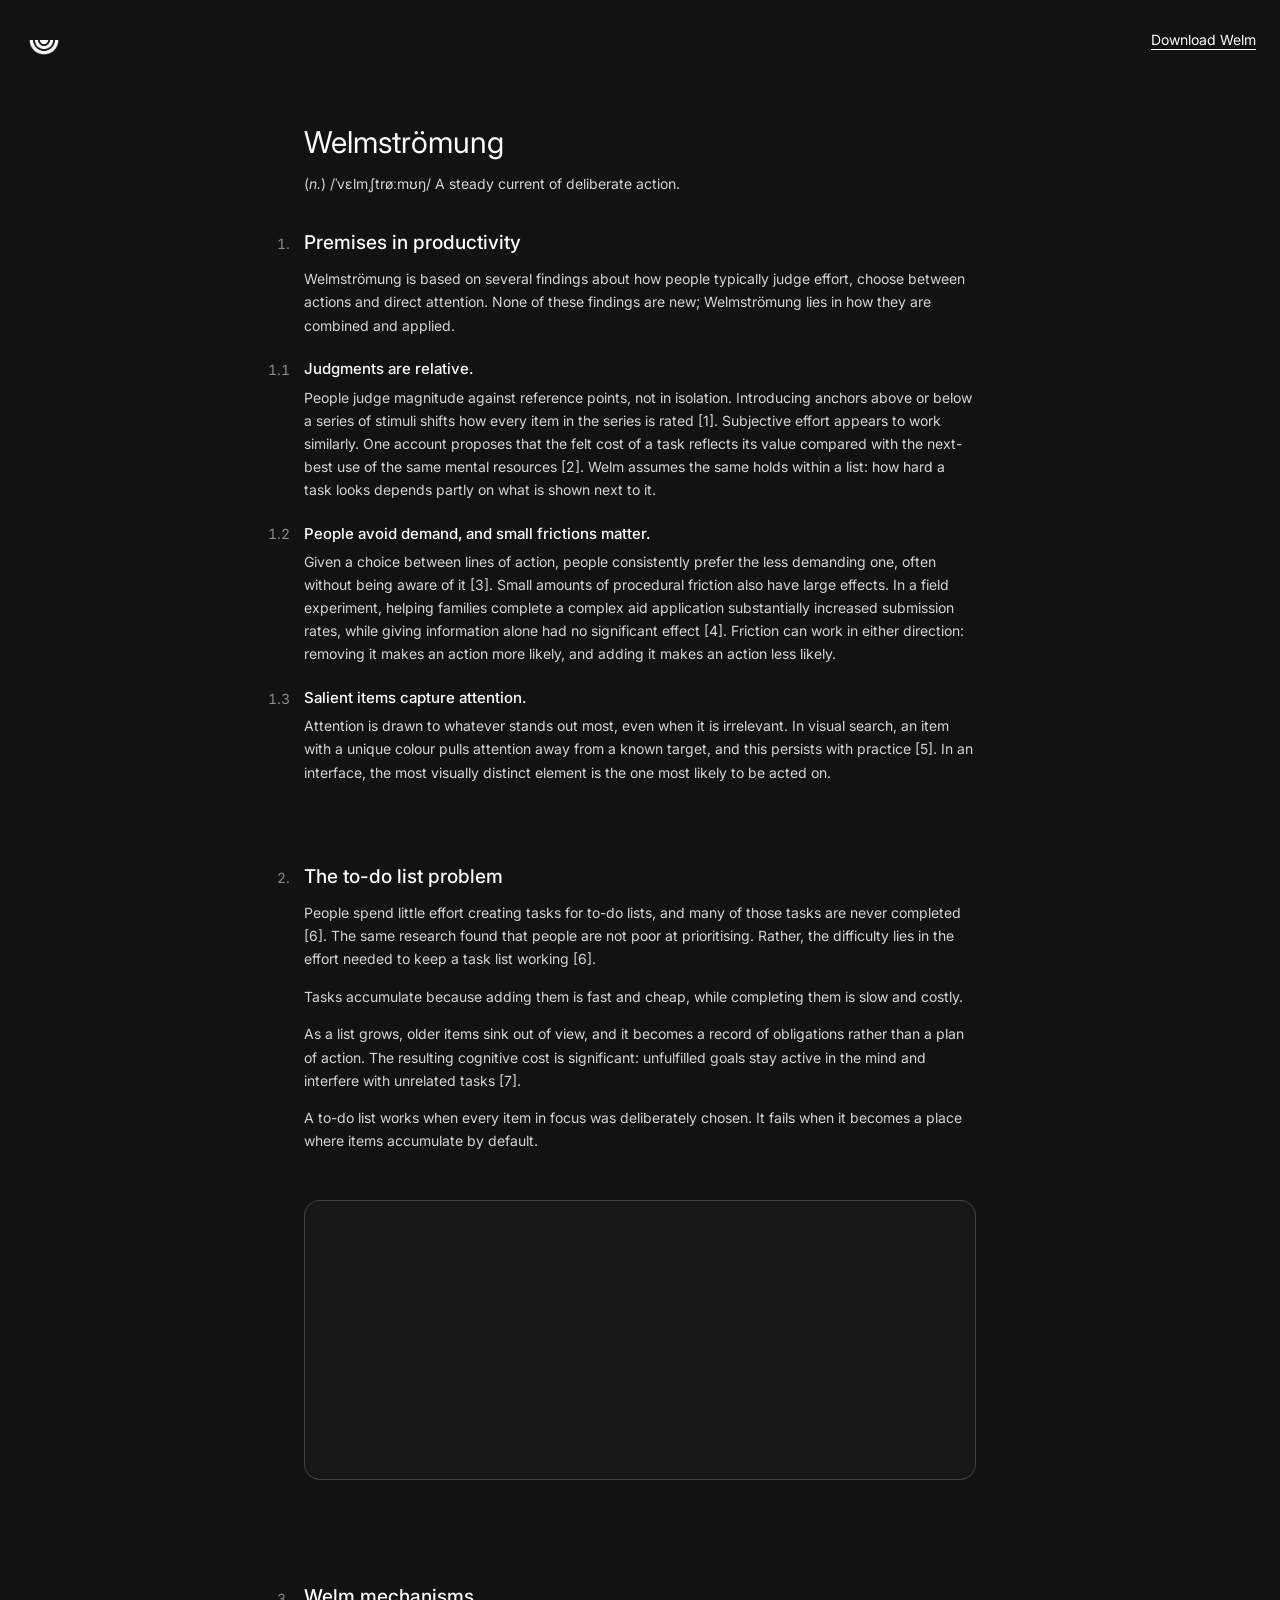
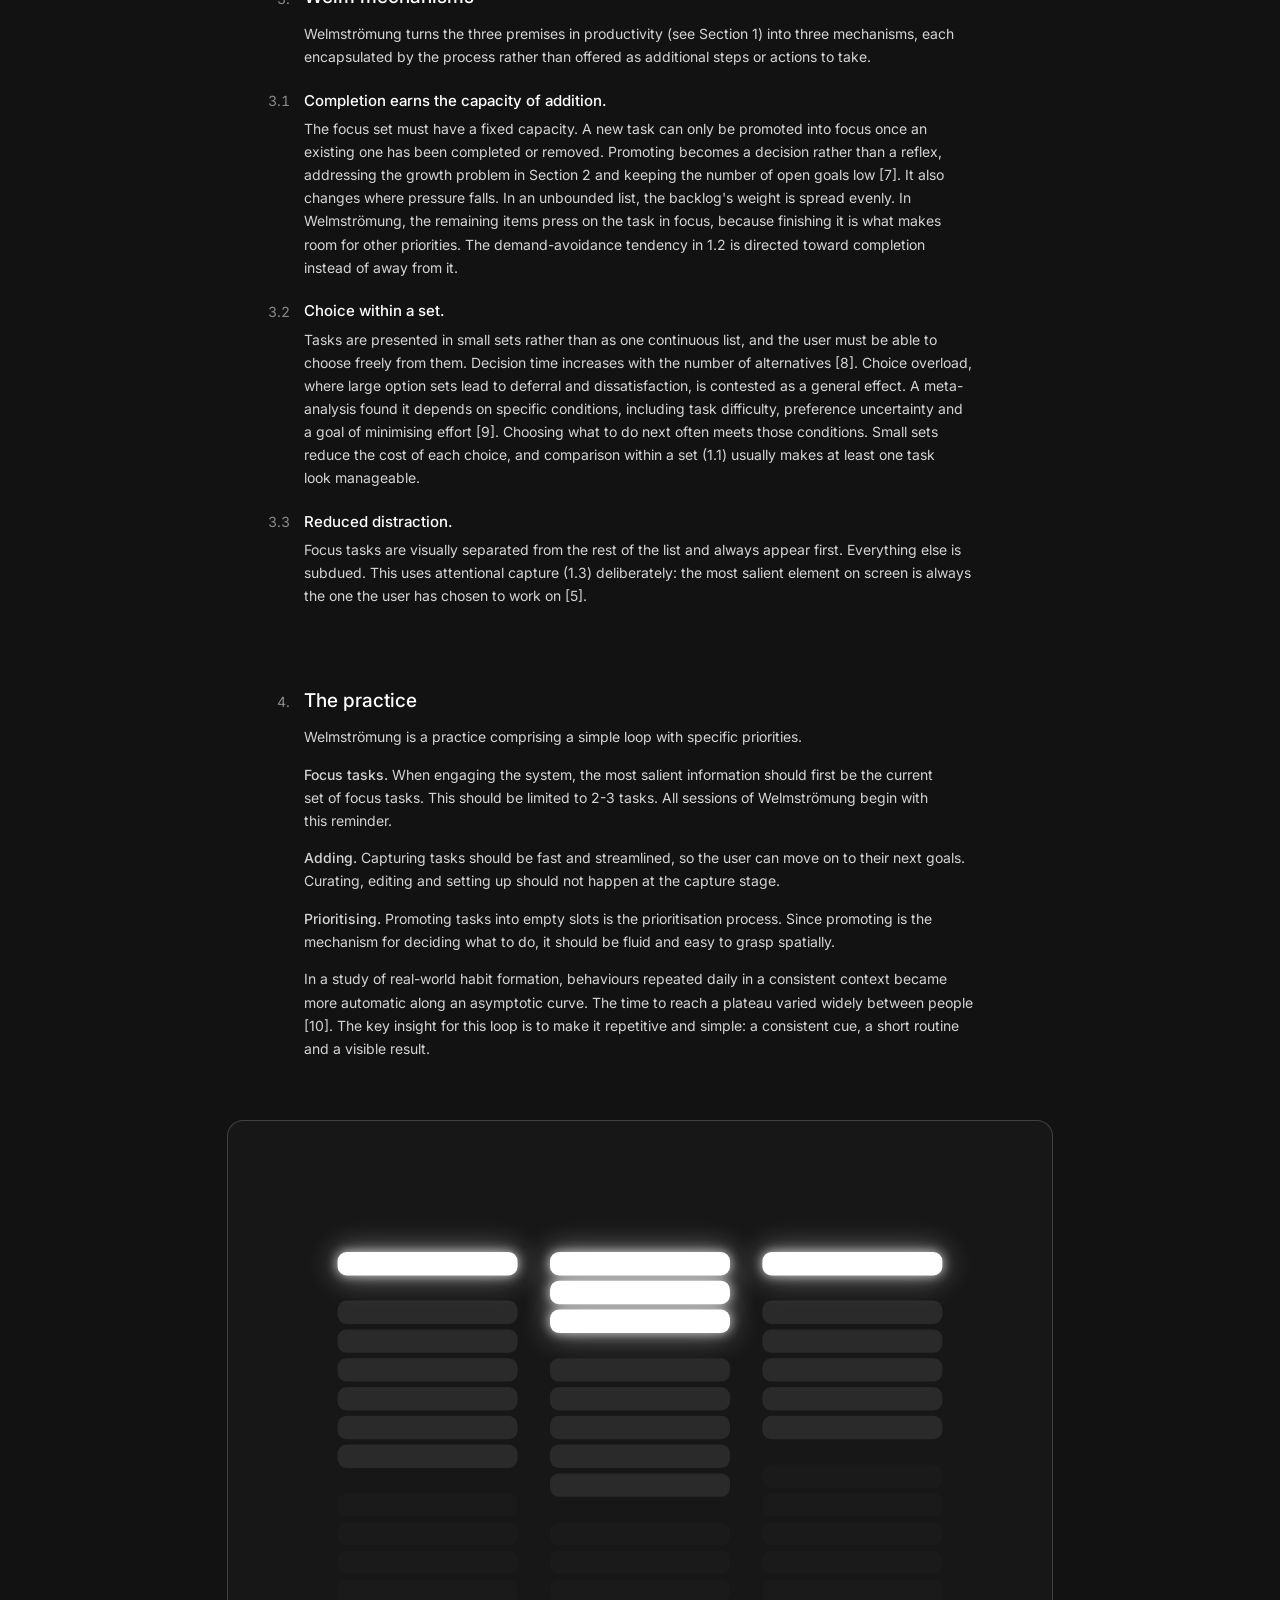
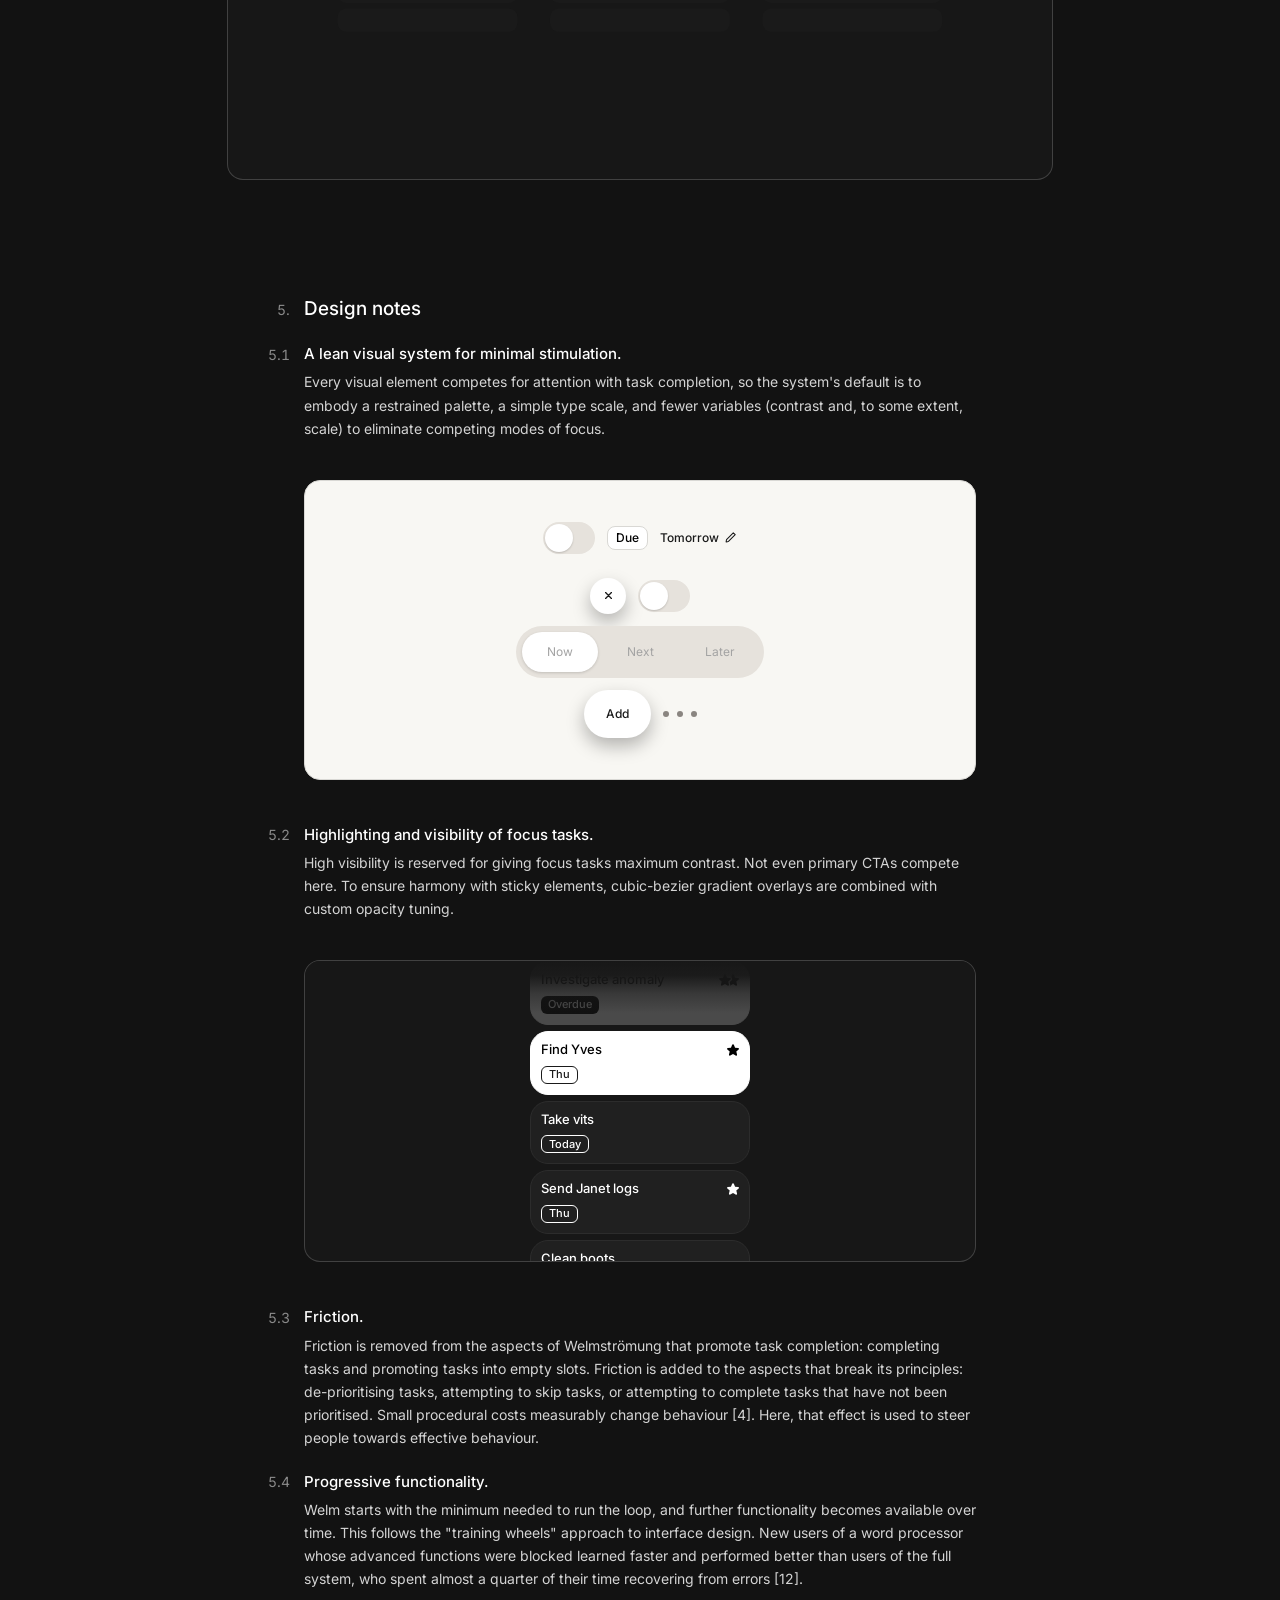
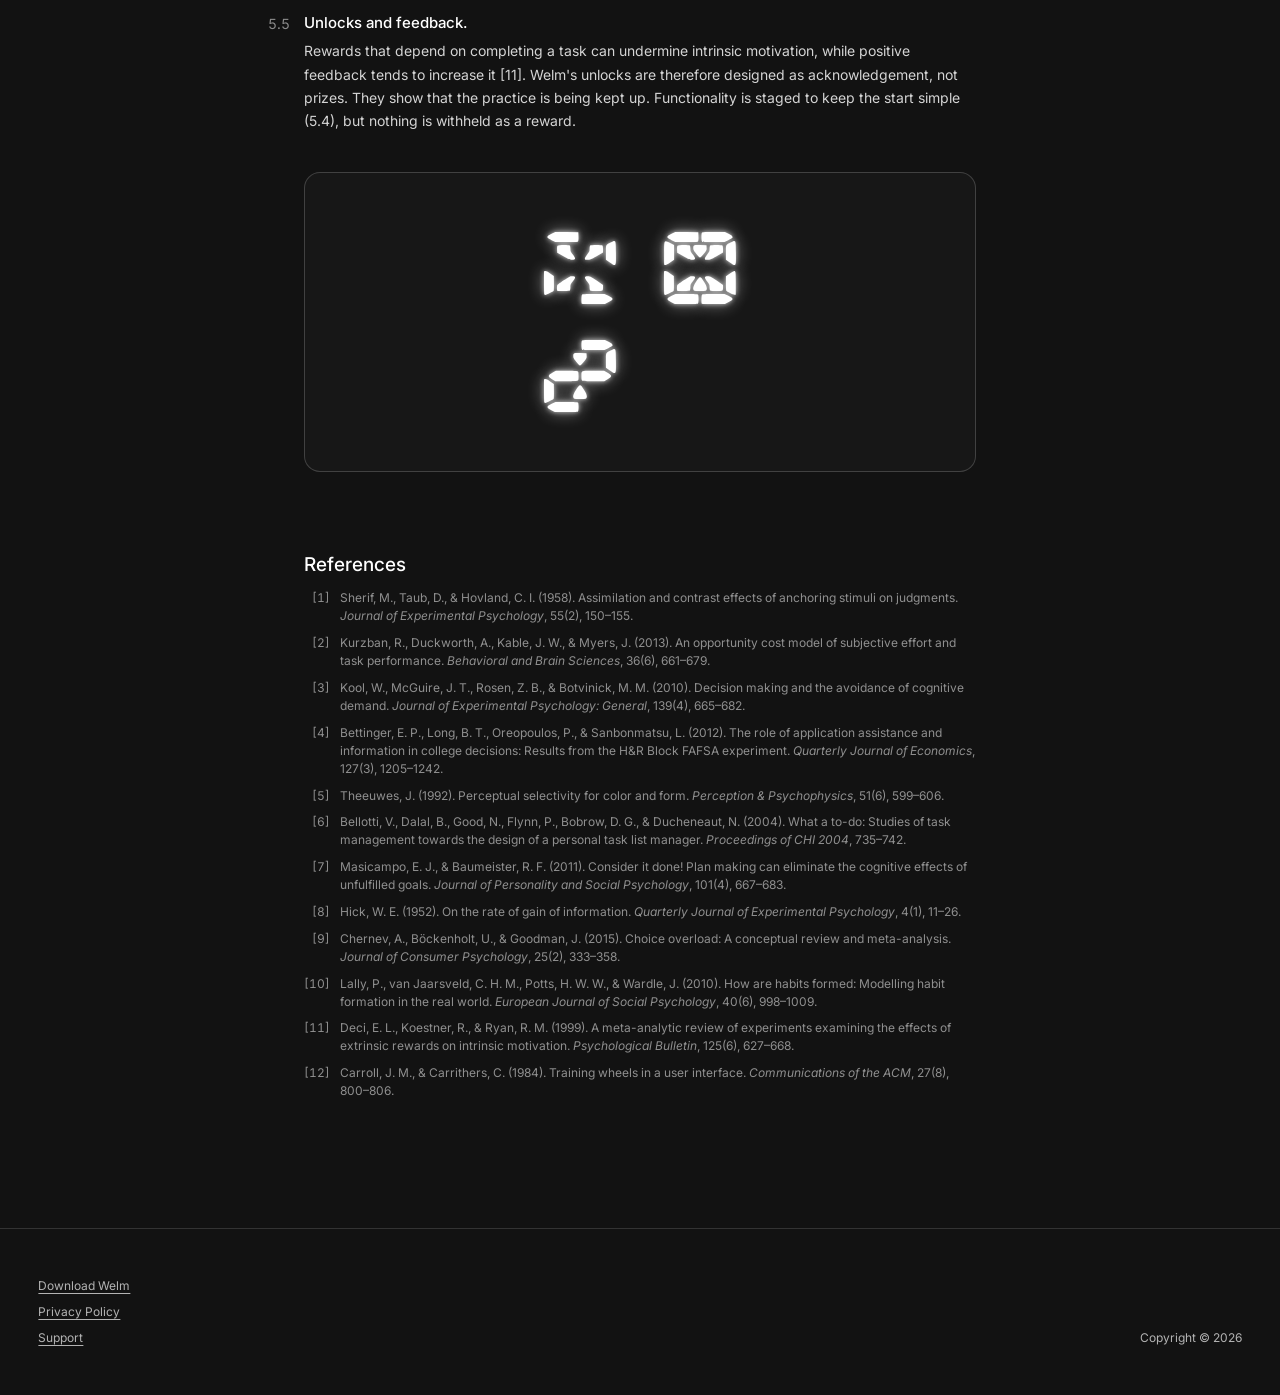
==== commit 9ef45893: "Park the phone column so the essay stands alone, and scale the practice lists down. Co-authored-by: " ====
--- a/index.html
+++ b/index.html
@@ -406,8 +406,8 @@
     <footer class="site-footer">
       <div class="site-footer__inner">
         <nav class="site-footer__nav" aria-label="Footer">
-          <button type="button" class="footer-nav-link" data-download-open>Download</button>
-          <a class="footer-nav-link-mobile" href="https://apps.apple.com/us/app/welm/id6752449247">Download</a>
+          <button type="button" class="footer-nav-link" data-download-open>Download Welm</button>
+          <a class="footer-nav-link-mobile" href="https://apps.apple.com/us/app/welm/id6752449247">Download Welm</a>
           <a href="privacy.html">Privacy Policy</a>
           <a href="support.html">Support</a>
         </nav>
@@ -425,6 +425,7 @@
         var figure = document.querySelector(".essay-figure--bleed .essay-figure__box");
         var block = figure && figure.closest(".essay-figure");
         if (!rail || !above || !below || !phone || !figure || !block) return;
+        if (window.getComputedStyle(rail).display === "none") return;
 
         var desktop = window.matchMedia("(min-width: 961px)");
         var pin = 0;
--- a/styles.css
+++ b/styles.css
@@ -1012,6 +1012,7 @@
   justify-content: center;
   gap: 36px;
   width: 100%;
+  transform: scale(0.9);
 }
 @property --x {
   syntax: "<number>";
@@ -1201,7 +1202,7 @@
     width: 672px;
     height: 440px;
     gap: 36px;
-    transform: translate(-50%, -50%) scale(calc((100cqw - 28px) / 672px));
+    transform: translate(-50%, -50%) scale(calc((100cqw - 28px) / 672px * 0.9));
   }
 
   .essay-figure--bleed .loop {
@@ -1243,6 +1244,26 @@
     position: static;
     margin-top: 0;
   }
+}
+
+/* Phone rail is parked. Delete this block to bring the second column back. */
+.essay-layout {
+  grid-template-columns: minmax(0, 1fr);
+  grid-template-areas:
+    "header"
+    "body";
+}
+
+.essay-layout .essay__body {
+  width: auto;
+}
+
+.essay-layout .essay-figure:not(.essay-figure--bleed) .essay-figure__box {
+  width: 100%;
+}
+
+.essay-rail {
+  display: none;
 }
 
 @media (max-width: 600px) {
